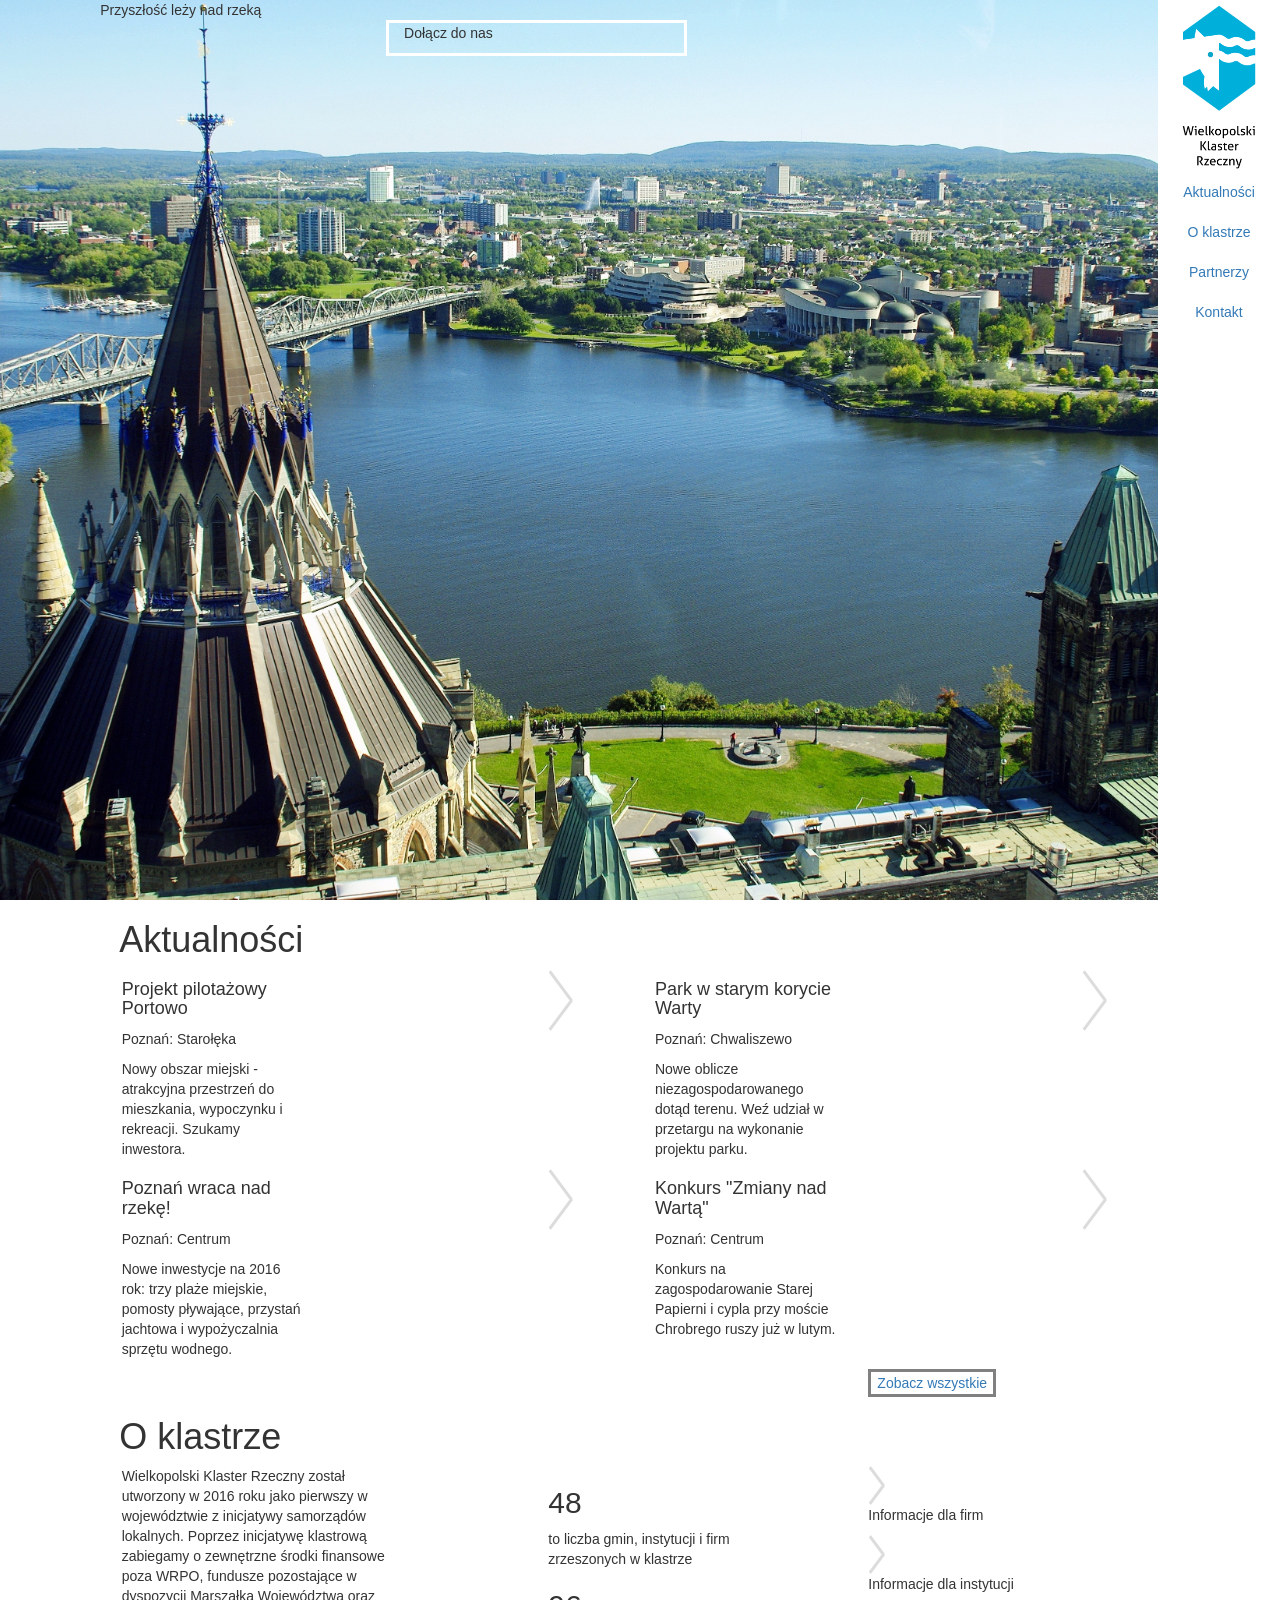
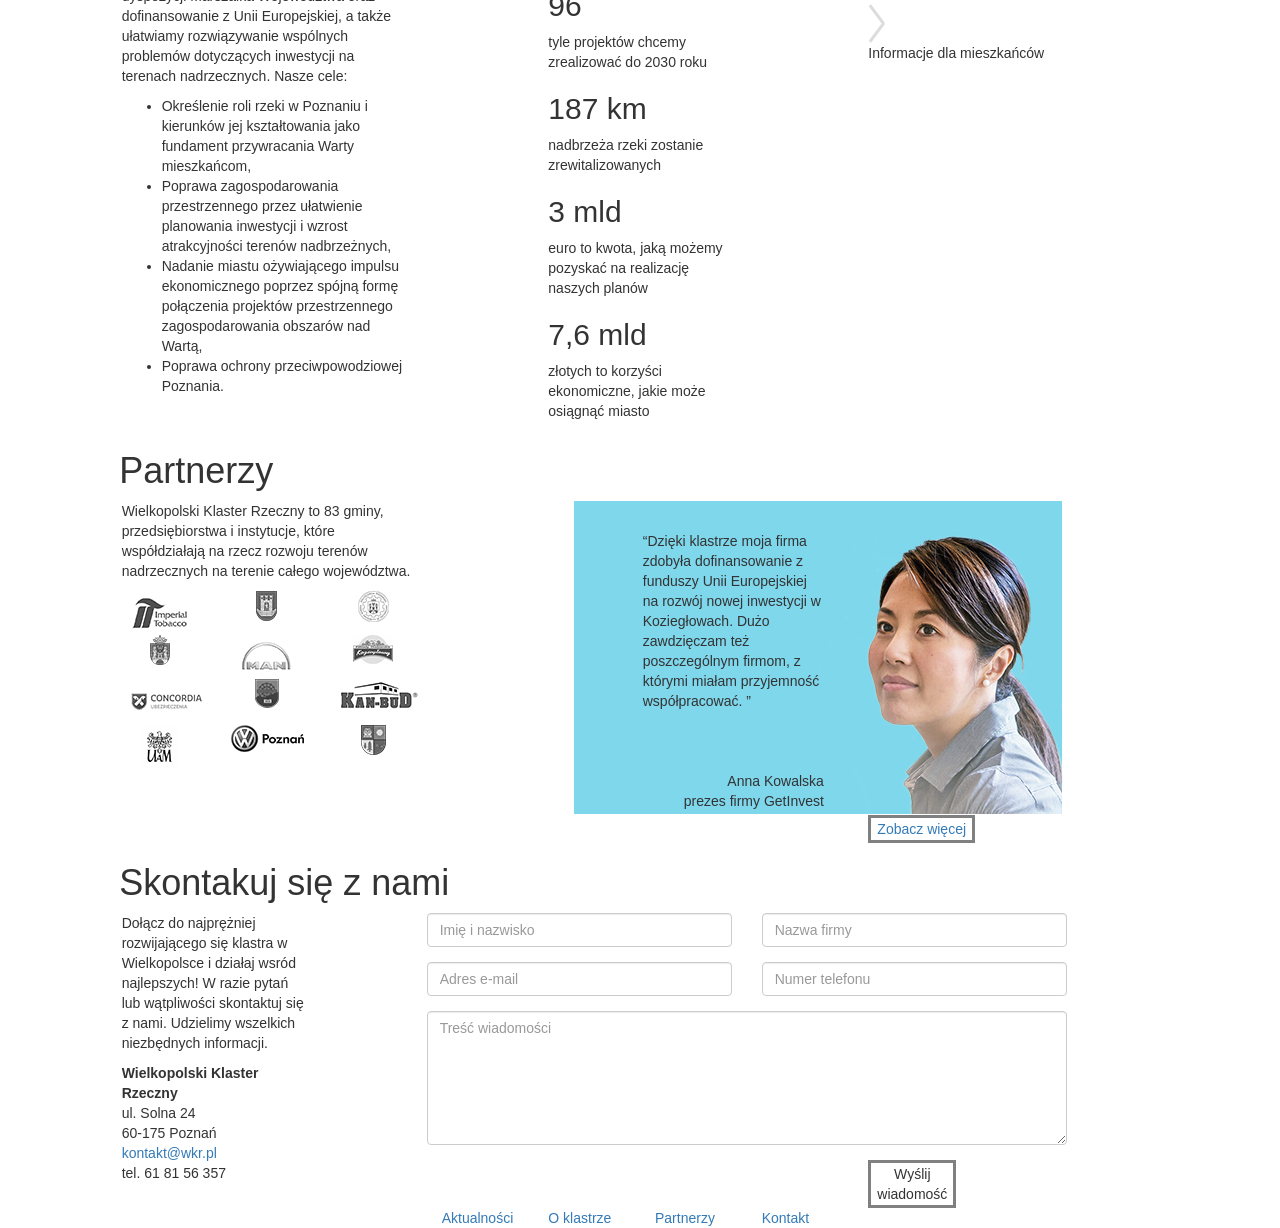
==== index.html @ 49917770 "zajęcia" ====
<!DOCTYPE html>
<html lang="en">

<head>
    <meta charset="utf-8">
    <meta name="viewport" content="width=device-width, initial-scale=1">
    <!-- The above 3 meta tags *must* come first in the head; any other head content must come *after* these tags -->
    <title>Wielkopolski Klaster Rzeczny</title>

    <!-- Latest compiled and minified CSS -->
    <link rel="stylesheet" href="https://maxcdn.bootstrapcdn.com/bootstrap/3.3.6/css/bootstrap.min.css" integrity="sha384-1q8mTJOASx8j1Au+a5WDVnPi2lkFfwwEAa8hDDdjZlpLegxhjVME1fgjWPGmkzs7" crossorigin="anonymous">

    <link rel="stylesheet" href="style.css">
    <script src="https://ajax.googleapis.com/ajax/libs/jquery/1.11.3/jquery.min.js"></script>

    <!-- Latest compiled and minified JavaScript -->
    <script src="https://maxcdn.bootstrapcdn.com/bootstrap/3.3.6/js/bootstrap.min.js" integrity="sha384-0mSbJDEHialfmuBBQP6A4Qrprq5OVfW37PRR3j5ELqxss1yVqOtnepnHVP9aJ7xS" crossorigin="anonymous"></script>



</head>

<body>

    <nav class="navbar navbar-default visible-xs-block">
        <div class="container-fluid">
            <!-- Brand and toggle get grouped for better mobile display -->
            <div class="navbar-header">
                <!-- to jest ten hamburger -->
                <button type="button" class="navbar-toggle collapsed" data-toggle="collapse" data-target="#bs-example-navbar-collapse-1" aria-expanded="false">
                    <span class="sr-only">Toggle navigation</span>
                    <span class="icon-bar"></span>
                    <span class="icon-bar"></span>
                    <span class="icon-bar"></span>
                </button>
                <!-- ^^ to jest ten hamburger ^^ -->
                <a class="navbar-brand" href="#"><img src="images/logo_mobile.png" />
                </a>
            </div>

            <!-- Collect the nav links, forms, and other content for toggling -->
            <div class="collapse navbar-collapse" id="bs-example-navbar-collapse-1">
                <ul class="nav navbar-nav">
                    <li><a href="page2.html">Aktualności</a>
                    </li>
                    <li><a href="page2.html">O klastrze</a>
                    </li>
                    <li><a href="page2.html">Partnerzy</a>
                    </li>
                    <li><a href="page2.html">Kontakt</a>
                    </li>
                </ul>

            </div>
            <!-- /.navbar-collapse -->
        </div>
        <!-- /.container-fluid -->
    </nav>
    <nav>
        <div class="sidebar hidden-xs">
            <img src="images/logo.png" />
            <ul class="nav">
                <li><a href="page2.html">Aktualności</a>
                </li>
                <li><a href="page2.html">O klastrze</a>
                </li>
                <li><a href="page2.html">Partnerzy</a>
                </li>
                <li><a href="page2.html">Kontakt</a>
                </li>

            </ul>
        </div>
    </nav>



    <div class="container-fluid">
        <div class="row">
            <div class="glowna col-xs-12 col-sm-11 fullsize">

                <div class="row">
                    <div class="col-xs-4 col-xs-offset-1">
                        <header>Przyszłość leży nad rzeką</header>
                    </div>
                </div>
                <div class="row">
                    <div class="calltoaction col-xs-3 col-xs-offset-4">
                        <p>Dołącz do nas</p>
                    </div>
                </div>

            </div>
        </div>


        <h1 class="col-xs-offset-1">Aktualności</h1>

        <div class="row">
            <div class="col-xs-offset-1 col-xs-2">
                <h4>Projekt pilotażowy 
Portowo</h4>
                <p>
                    Poznań: Starołęka</p>
                <p> Nowy obszar miejski - atrakcyjna przestrzeń do mieszkania, wypoczynku i rekreacji. Szukamy inwestora.</p>
            </div>
            <div class="col-xs-2 img1">
            </div>
            <div class="col-xs-1"><img src="images/img_08.png" />
            </div>
            <div class="col-xs-2">
                <h4>
Park w starym korycie Warty</h4>
                <p>
                    Poznań: Chwaliszewo</p>
                <p> Nowe oblicze niezagospodarowanego dotąd terenu. Weź udział w przetargu na wykonanie projektu parku.</p>
            </div>
            <div class="col-xs-2 img2">
            </div>
            <div class="col-xs-1"><img src="images/img_08.png" />
            </div>
        </div>
        <div class="row">
            <div class="col-xs-offset-1 col-xs-2">
                <h4>Poznań wraca nad rzekę!</h4>
                <p>
                    Poznań: Centrum</p>
                <p>Nowe inwestycje na 2016 rok: trzy plaże miejskie, pomosty pływające, przystań jachtowa i wypożyczalnia sprzętu wodnego.</p>
            </div>
            <div class="col-xs-2 img4">
            </div>
            <div class="col-xs-1"><img src="images/img_08.png" />
            </div>
            <div class="col-xs-2">
                <h4>Konkurs "Zmiany nad Wartą"</h4>
                <p>
                    Poznań: Centrum</p>
                <p>Konkurs na zagospodarowanie Starej Papierni i cypla przy moście Chrobrego ruszy już w lutym.</p>
            </div>
            <div class="col-xs-2 img3">
            </div>
            <div class="col-xs-1"><img src="images/img_08.png" />
            </div>
        </div>
        <div class="row">
            <div class="col-xs-offset-8 col-xs-2">
                <button><a href="">Zobacz wszystkie</a>
                </button>
            </div>
        </div>

        <h1 class="col-xs-offset-1">O klastrze</h1>
        <div class="row">
            <div class="col-xs-offset-1 col-xs-3">
                <p>Wielkopolski Klaster Rzeczny został utworzony w 2016 roku jako pierwszy w województwie z inicjatywy samorządów lokalnych. Poprzez inicjatywę klastrową zabiegamy o zewnętrzne środki finansowe poza WRPO, fundusze pozostające w dyspozycji Marszałka Województwa oraz dofinansowanie z Unii Europejskiej, a także ułatwiamy rozwiązywanie wspólnych problemów dotyczących inwestycji na terenach nadrzecznych. Nasze cele:
                    <ul>
                        <li>Określenie roli rzeki w Poznaniu i kierunków jej kształtowania jako fundament przywracania Warty mieszkańcom,</li>
                        <li>Poprawa zagospodarowania przestrzennego przez ułatwienie planowania inwestycji i wzrost atrakcyjności terenów nadbrzeżnych,</li>
                        <li>Nadanie miastu ożywiającego impulsu ekonomicznego poprzez spójną formę połączenia projektów przestrzennego zagospodarowania obszarów nad Wartą,</li>
                        <li>Poprawa ochrony przeciwpowodziowej Poznania.</li>
                    </ul>
                </p>
            </div>
            <div class="col-xs-offset-1 col-xs-2">
                <h2>48</h2>
                <p>to liczba gmin, instytucji i firm zrzeszonych w klastrze</p>
                <h2>96</h2>
                <p>tyle projektów chcemy zrealizować do 2030 roku</p>
                <h2>187 km</h2>
                <p>nadbrzeża rzeki zostanie zrewitalizowanych</p>
                <h2>3 mld</h2>
                <p>euro to kwota, jaką możemy pozyskać na realizację naszych planów</p>
                <h2>7,6 mld</h2>
                <p>złotych to korzyści ekonomiczne, jakie może osiągnąć miasto</p>
            </div>

            <div class="col-xs-offset-1 col-xs-2">
                <img src="images/strzalka_mala.png">
                <p>Informacje dla firm</p>
                <img src="images/strzalka_mala.png">
                <p>Informacje dla instytucji</p>
                <img src="images/strzalka_mala.png">
                <p>Informacje dla mieszkańców</p>
            </div>
        </div>

        <h1 class="col-xs-offset-1">Partnerzy</h1>
        <div class="row">
            <div class="col-xs-offset-1 col-xs-3">
                <p>Wielkopolski Klaster Rzeczny to 83 gminy, przedsiębiorstwa i instytucje, które współdziałają na rzecz rozwoju terenów nadrzecznych na terenie całego województwa.</p>
                <div class="row">
                    <div class="col-xs-4 loga"><img src="images/logo/img%20(10).png" />
                    </div>
                    <div class="col-xs-4 loga"><img src="images/logo/img%20(12).png" />
                    </div>
                    <div class="col-xs-4 loga"><img src="images/logo/img%20(11).png" />
                    </div>
                </div>
                <div class="row">
                    <div class="col-xs-4 loga"><img src="images/logo/img%20(2).png" />
                    </div>
                    <div class="col-xs-4 loga"><img src="images/logo/img%20(6).png" />
                    </div>
                    <div class="col-xs-4 loga"><img src="images/logo/img%20(1).png" />
                    </div>
                </div>
                <div class="row">
                    <div class="col-xs-4 loga"><img src="images/logo/img%20(5).png" />
                    </div>
                    <div class="col-xs-4 loga"><img src="images/logo/img%20(4).png" />
                    </div>
                    <div class="col-xs-4 loga"><img src="images/logo/img%20(7).png" />
                    </div>
                </div>
                <div class="row">
                    <div class="col-xs-4 loga"><img src="images/logo/img%20(8).png" />
                    </div>
                    <div class="col-xs-4 loga"><img src="images/logo/img%20(9).png" />
                    </div>
                    <div class="col-xs-4 loga"><img src="images/logo/img%20(3).png" />
                    </div>
                </div>
            </div>
            <div class="col-xs-offset-1 col-xs-5 person">
                <div class="row">
                    <div class="col-xs-offset-1 col-xs-7">
                        <p>“Dzięki klastrze moja firma zdobyła dofinansowanie z funduszy Unii Europejskiej na rozwój nowej inwestycji w Koziegłowach. Dużo zawdzięczam też poszczególnym firmom, z którymi miałam przyjemność współpracować. ”</p>
                        <p class="text-right">
                            <br>Anna Kowalska
                            <br> prezes firmy GetInvest</p>
                    </div>
                </div>
            </div>
        </div>
        <div class="row">
            <div class="col-xs-offset-8 col-xs-2">
                <button><a href="">Zobacz więcej</a>
                </button>
            </div>
        </div>

        <h1 class="col-xs-offset-1">Skontakuj się z nami</h1>
        <div class="row">
            <div class="col-xs-offset-1 col-xs-2">
                <p>Dołącz do najprężniej rozwijającego się klastra w Wielkopolsce i działaj wsród najlepszych! W razie pytań lub wątpliwości skontaktuj się z nami. Udzielimy wszelkich niezbędnych informacji.</p>
                <p><strong>Wielkopolski Klaster Rzeczny</strong>
                    <br> ul. Solna 24
                    <br>60-175 Poznań
                    <br><a href="mailto:kontakt@wkr.pl">kontakt@wkr.pl</a>
                    <br>tel. 61 81 56 357</p>
            </div>
            <div class="col-xs-offset-1 col-xs-6">
                <div class="row">
                    <form>
                        <div class="row">
                            <div class="form-group col-xs-6">
                                <input type="text" class="form-control" id="exampleInputEmail1" placeholder="Imię i nazwisko">
                            </div>
                            <div class="form-group col-xs-6">
                                <input type="text" class="form-control" id="exampleInputPassword1" placeholder="Nazwa firmy">
                            </div>
                        </div>
                        <div class="row">
                            <div class="form-group col-xs-6">
                                <input type="email" class="form-control" id="exampleInputEmail1" placeholder="Adres e-mail">
                            </div>
                            <div class="form-group col-xs-6">
                                <input type="text" class="form-control" id="exampleInputPassword1" placeholder="Numer telefonu">
                            </div>
                        </div>
                        <div class="row">
                            <div class="form-group col-xs-12">
                                <textarea class="form-control" rows="6" placeholder="Treść wiadomości"></textarea>
                            </div>
                        </div>
                        <div class="row col-xs-offset-8 col-xs-2">
                            <button type="submit">Wyślij wiadomość</button>
                        </div>
                    </form>
                </div>

            </div>

        </div>
    </div>

    <footer>
        <a href="page2.html" class="col-xs-offset-4 col-xs-1">Aktualności</a>

        <a href="page2.html" class="col-xs-1">O klastrze</a>

        <a href="page2.html" class="col-xs-1">Partnerzy</a>

        <a href="page2.html" class="col-xs-1">Kontakt</a>

        </ul>

    </footer>




    </div>
    <script src="skrypt.js"></script>


</body>

</html>
---- style.css ----
.tresc-wiadomosci {
    height: 191px;
}

button {
    background-color: transparent;
    border: 3px solid gray;
}

div.navbar-header {
    height: 96px;
}

.navbar-default {
    background-color: white;
    border: 0px;
}

.navbar-toggle {
    margin-top: 10px;
    margin-left: 20px;
    margin-right: 52px;
    border: 0px;
}

.navbar-brand > img {
    margin-top: -5px;
}

.sidebar {
    position: fixed;
    right: 0px;
    width: 122px;
    height: 100%;
    text-align: center;
    background-color: white;
}

.sidebar > img {
    width: 81px;
    height: 172px;
}

.glowna {
    position: static;
    padding: 0;
    background: antiquewhite url("images/canada-893534.jpg") no-repeat center;
    background-size: cover;
}

.img1 {
    background: white url("images/img1.PNG") no-repeat center;
    height: 183px;
}

.img2 {
    background: white url("images/img2.PNG") no-repeat center;
    height: 183px;
}

.img3 {
    background: white url("images/img3.PNG") no-repeat center;
    height: 183px;
}

.img4 {
    background: white url("images/img4.PNG") no-repeat center;
    height: 183px;
}

.calltoaction {
    border: 3px solid white;
}

.navbar-nav {
    text-align: center;
}

.ma-efekt {
    transition: all 500ms ease;
    background: green;
    height: 20px;
    width: 45px;
}

.ma-efekt.powieksz {
    width: 200px;
    height: 300px;
}

.loga {
    text-align: center;
}

.person {
    background: white url("images/person.png") no-repeat center;
    height: 314px;
}

.person p {
    padding-left: 50px;
    padding-right: 50px;
    padding-top: 30px;
}
/*to jest przykłąd, ale nie używajcie hover ;)
.ma-efekt:hover {
    height: 200px;
}
*/

@media (orientation: landscape) {
    /*poziomo trzymane urządzenie*/
}

@media (max-width: 800px) {
    .ukryte-ponizej-800 {
        display: none;
    }
}

@media (orientation: landscape) and (min-width: 800px) {
    /*poziome i szersze niż 800*/
}
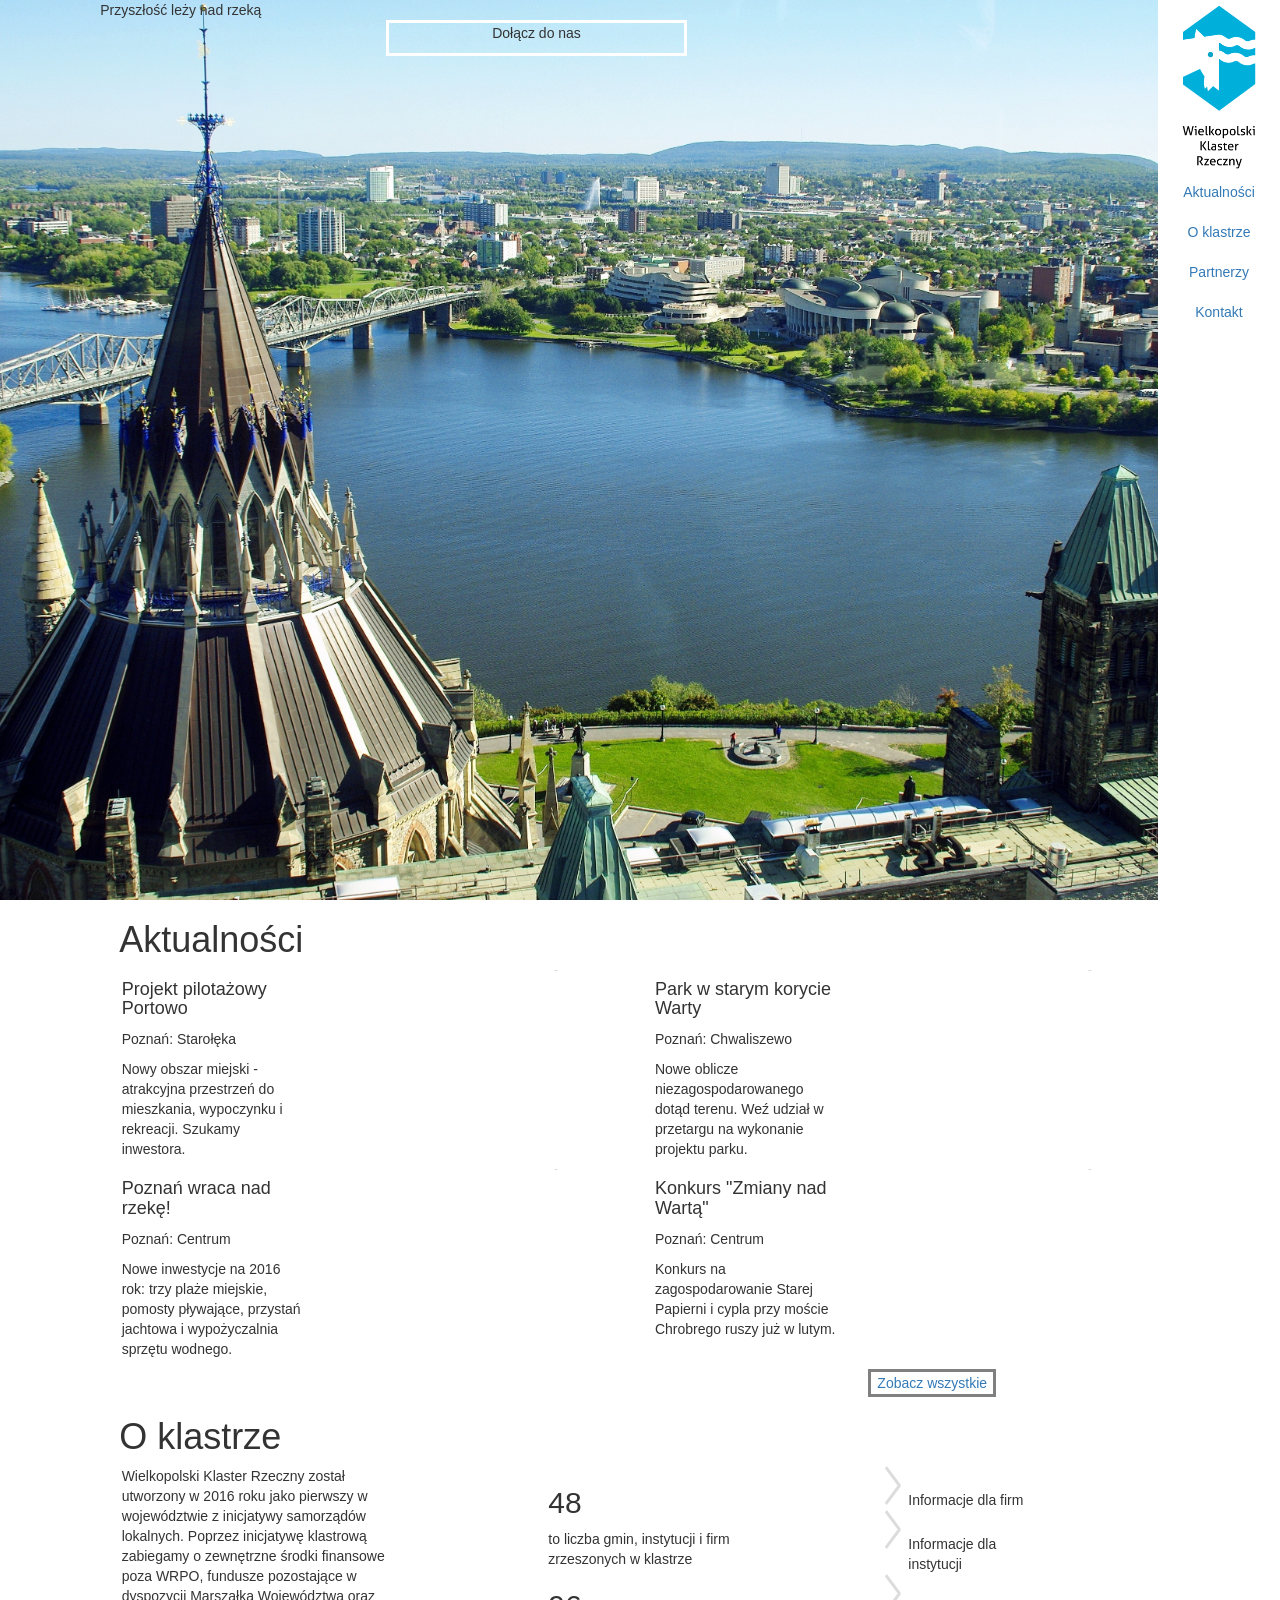
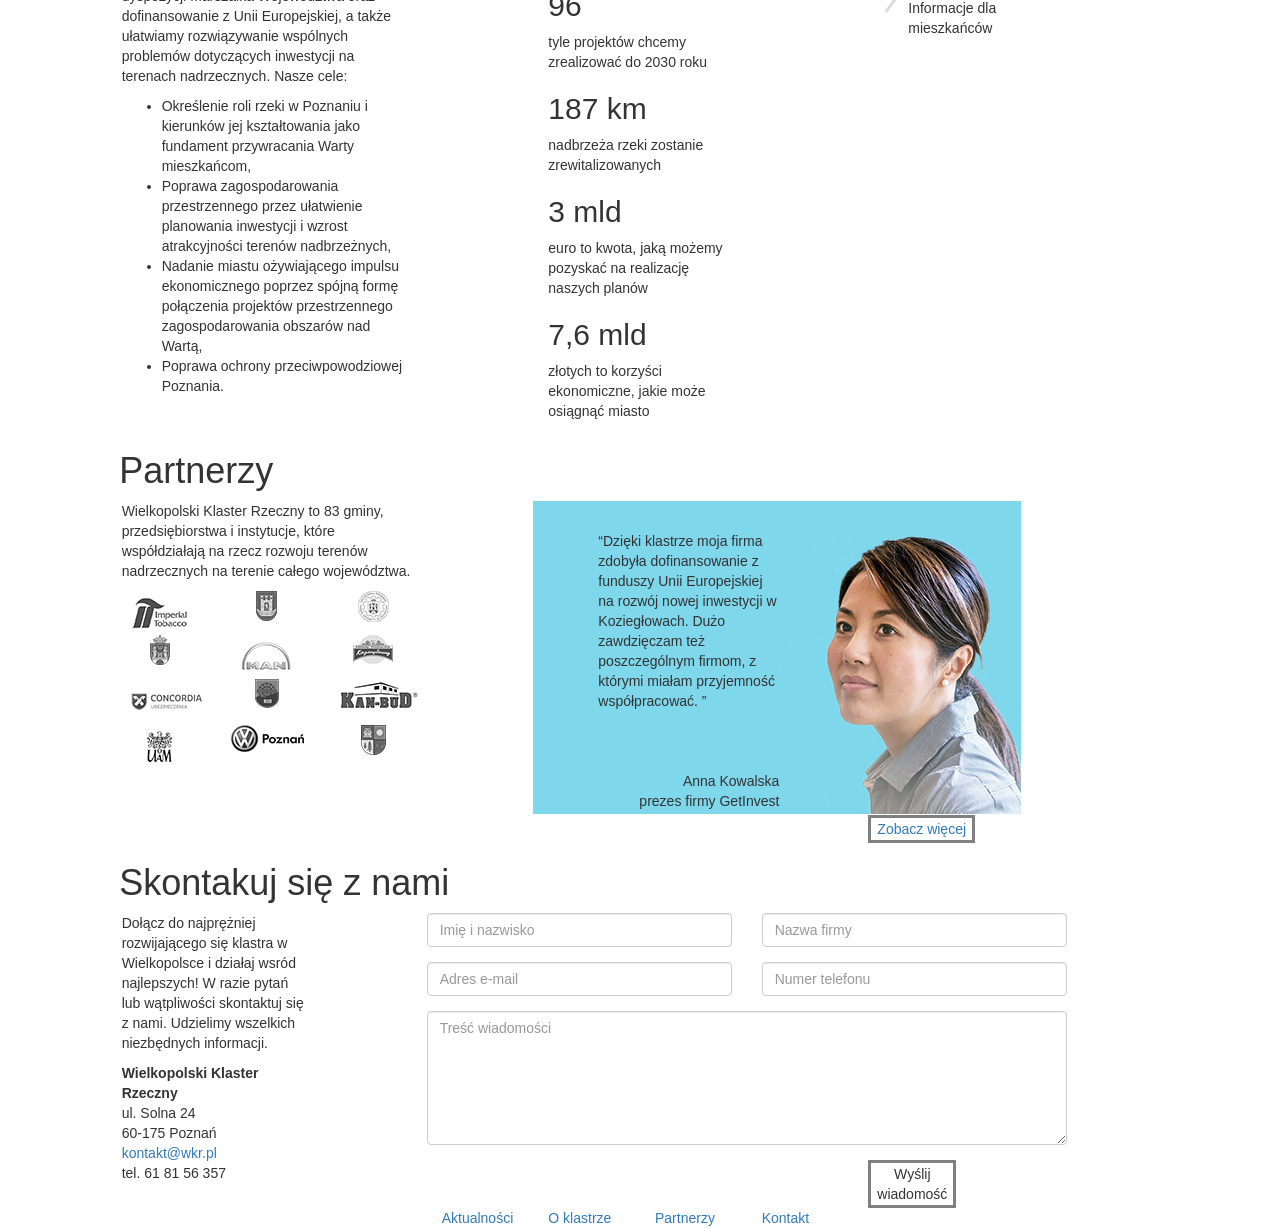
==== commit e8265642: "zajęcia" ====
--- a/index.html
+++ b/index.html
@@ -106,7 +106,7 @@
             </div>
             <div class="col-xs-2 img1">
             </div>
-            <div class="col-xs-1"><img src="images/img_08.png" />
+            <div class="col-xs-1 strzalka">
             </div>
             <div class="col-xs-2">
                 <h4>
@@ -117,7 +117,7 @@
             </div>
             <div class="col-xs-2 img2">
             </div>
-            <div class="col-xs-1"><img src="images/img_08.png" />
+            <div class="col-xs-1 strzalka">
             </div>
         </div>
         <div class="row">
@@ -129,7 +129,7 @@
             </div>
             <div class="col-xs-2 img4">
             </div>
-            <div class="col-xs-1"><img src="images/img_08.png" />
+            <div class="col-xs-1 strzalka">
             </div>
             <div class="col-xs-2">
                 <h4>Konkurs "Zmiany nad Wartą"</h4>
@@ -139,7 +139,7 @@
             </div>
             <div class="col-xs-2 img3">
             </div>
-            <div class="col-xs-1"><img src="images/img_08.png" />
+            <div class="col-xs-1 strzalka">
             </div>
         </div>
         <div class="row">
@@ -174,19 +174,20 @@
                 <p>złotych to korzyści ekonomiczne, jakie może osiągnąć miasto</p>
             </div>
 
-            <div class="col-xs-offset-1 col-xs-2">
-                <img src="images/strzalka_mala.png">
-                <p>Informacje dla firm</p>
-                <img src="images/strzalka_mala.png">
-                <p>Informacje dla instytucji</p>
-                <img src="images/strzalka_mala.png">
-                <p>Informacje dla mieszkańców</p>
+            <div class="oklastrze col-sm-offset-4 col-sm-2 col-md-offset-1 col-md-2">
+                <ul>
+                    <li>Informacje dla firm</li>
+
+                    <li>Informacje dla instytucji</li>
+
+                    <li>Informacje dla mieszkańców</li>
+                </ul>
             </div>
         </div>
 
         <h1 class="col-xs-offset-1">Partnerzy</h1>
         <div class="row">
-            <div class="col-xs-offset-1 col-xs-3">
+            <div class="col-sm-offset-1 col-md-3 col-sm-3 col-xs-12">
                 <p>Wielkopolski Klaster Rzeczny to 83 gminy, przedsiębiorstwa i instytucje, które współdziałają na rzecz rozwoju terenów nadrzecznych na terenie całego województwa.</p>
                 <div class="row">
                     <div class="col-xs-4 loga"><img src="images/logo/img%20(10).png" />
@@ -221,9 +222,9 @@
                     </div>
                 </div>
             </div>
-            <div class="col-xs-offset-1 col-xs-5 person">
-                <div class="row">
-                    <div class="col-xs-offset-1 col-xs-7">
+            <div class="hidden-xs col-sm-offset-1 col-md-5 col-sm-12 person">
+                <div class="row">
+                    <div class="col-lg-7 col-md-9 col-sm-5">
                         <p>“Dzięki klastrze moja firma zdobyła dofinansowanie z funduszy Unii Europejskiej na rozwój nowej inwestycji w Koziegłowach. Dużo zawdzięczam też poszczególnym firmom, z którymi miałam przyjemność współpracować. ”</p>
                         <p class="text-right">
                             <br>Anna Kowalska
@@ -285,7 +286,7 @@
     </div>
 
     <footer>
-        <a href="page2.html" class="col-xs-offset-4 col-xs-1">Aktualności</a>
+        <a href="page2.html" class="col-xs-offset-4 col-md-1">Aktualności</a>
 
         <a href="page2.html" class="col-xs-1">O klastrze</a>
 
--- a/style.css
+++ b/style.css
@@ -70,6 +70,7 @@
 
 .calltoaction {
     border: 3px solid white;
+    text-align: center;
 }
 
 .navbar-nav {
@@ -93,7 +94,7 @@
 }
 
 .person {
-    background: white url("images/person.png") no-repeat center;
+    background: white url("images/person.png") no-repeat left center;
     height: 314px;
 }
 
@@ -101,6 +102,10 @@
     padding-left: 50px;
     padding-right: 50px;
     padding-top: 30px;
+}
+
+.oklastrze {
+    list-style-image: url("images/strzalka_mala.png");
 }
 /*to jest przykłąd, ale nie używajcie hover ;)
 .ma-efekt:hover {
@@ -120,4 +125,8 @@
 
 @media (orientation: landscape) and (min-width: 800px) {
     /*poziome i szersze niż 800*/
+}
+
+.strzalka {
+    background: url(images/img_08.png) no-repeat left center;
 }
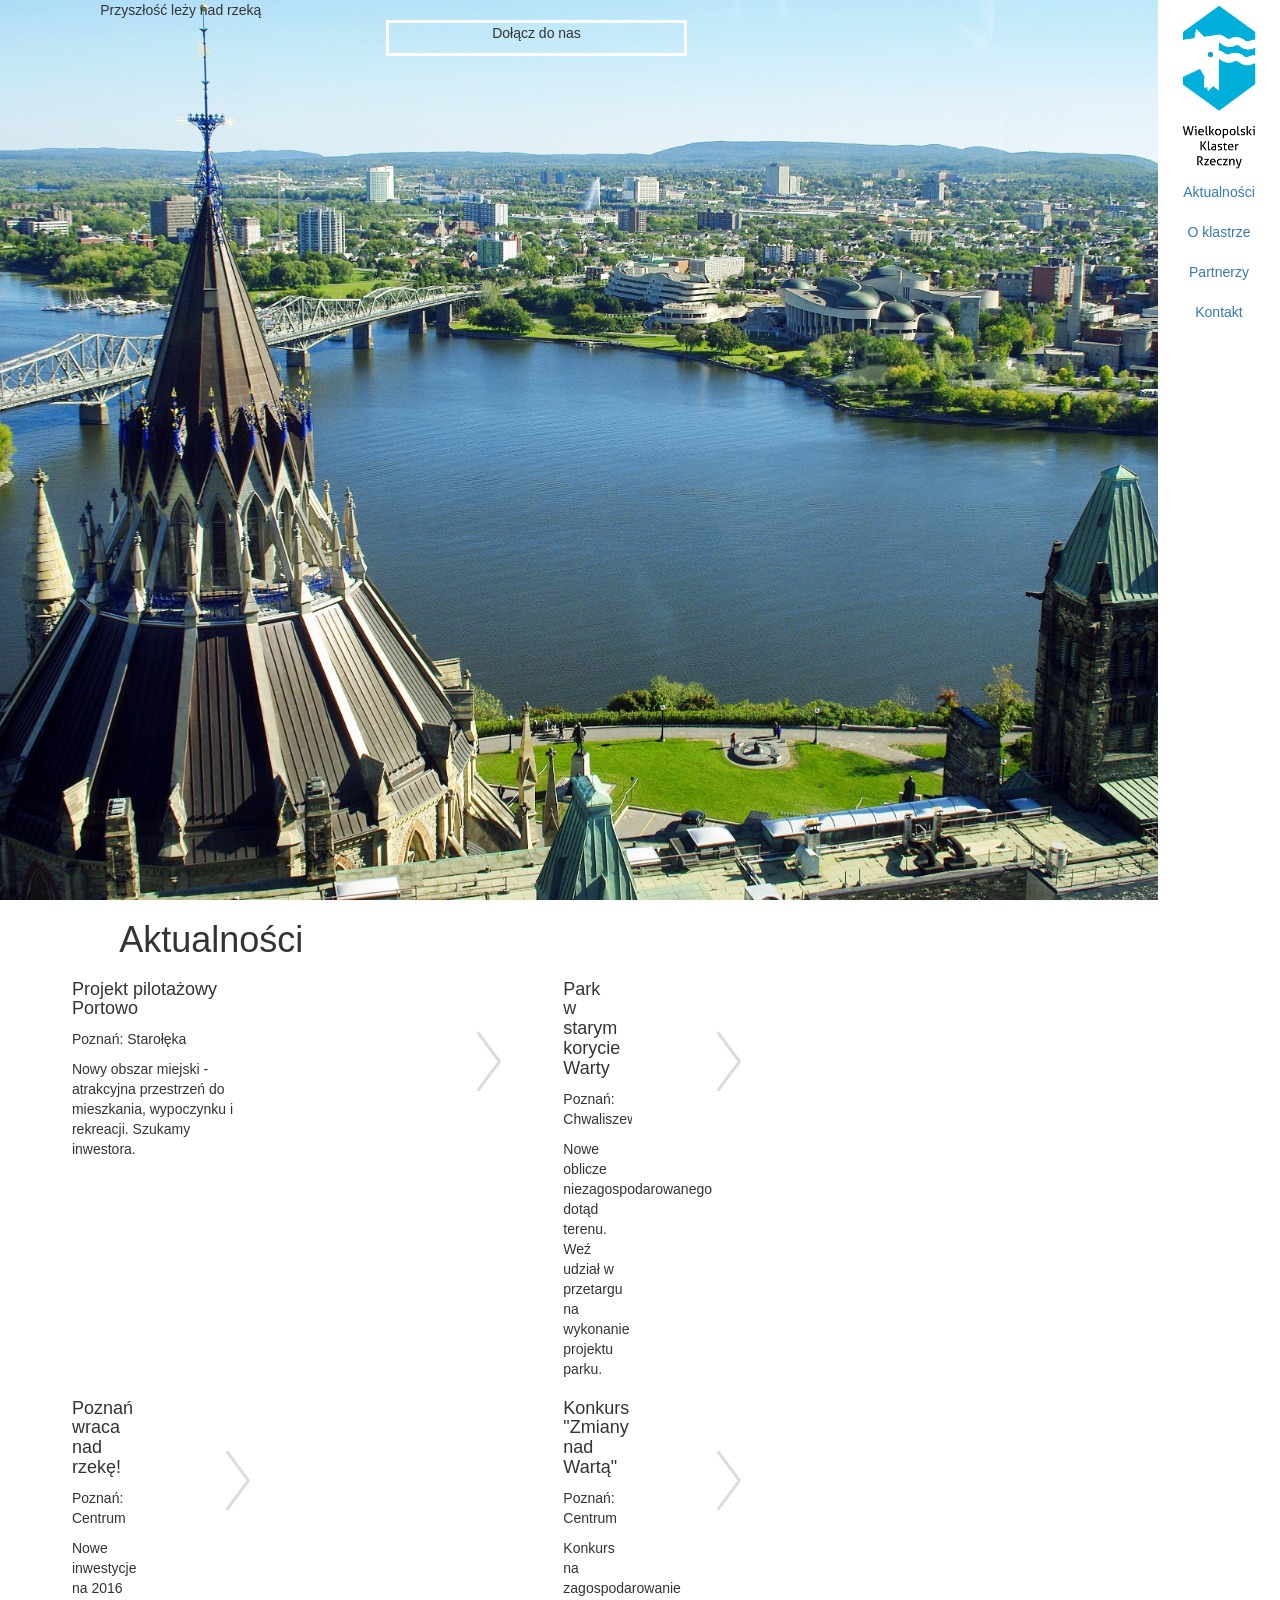
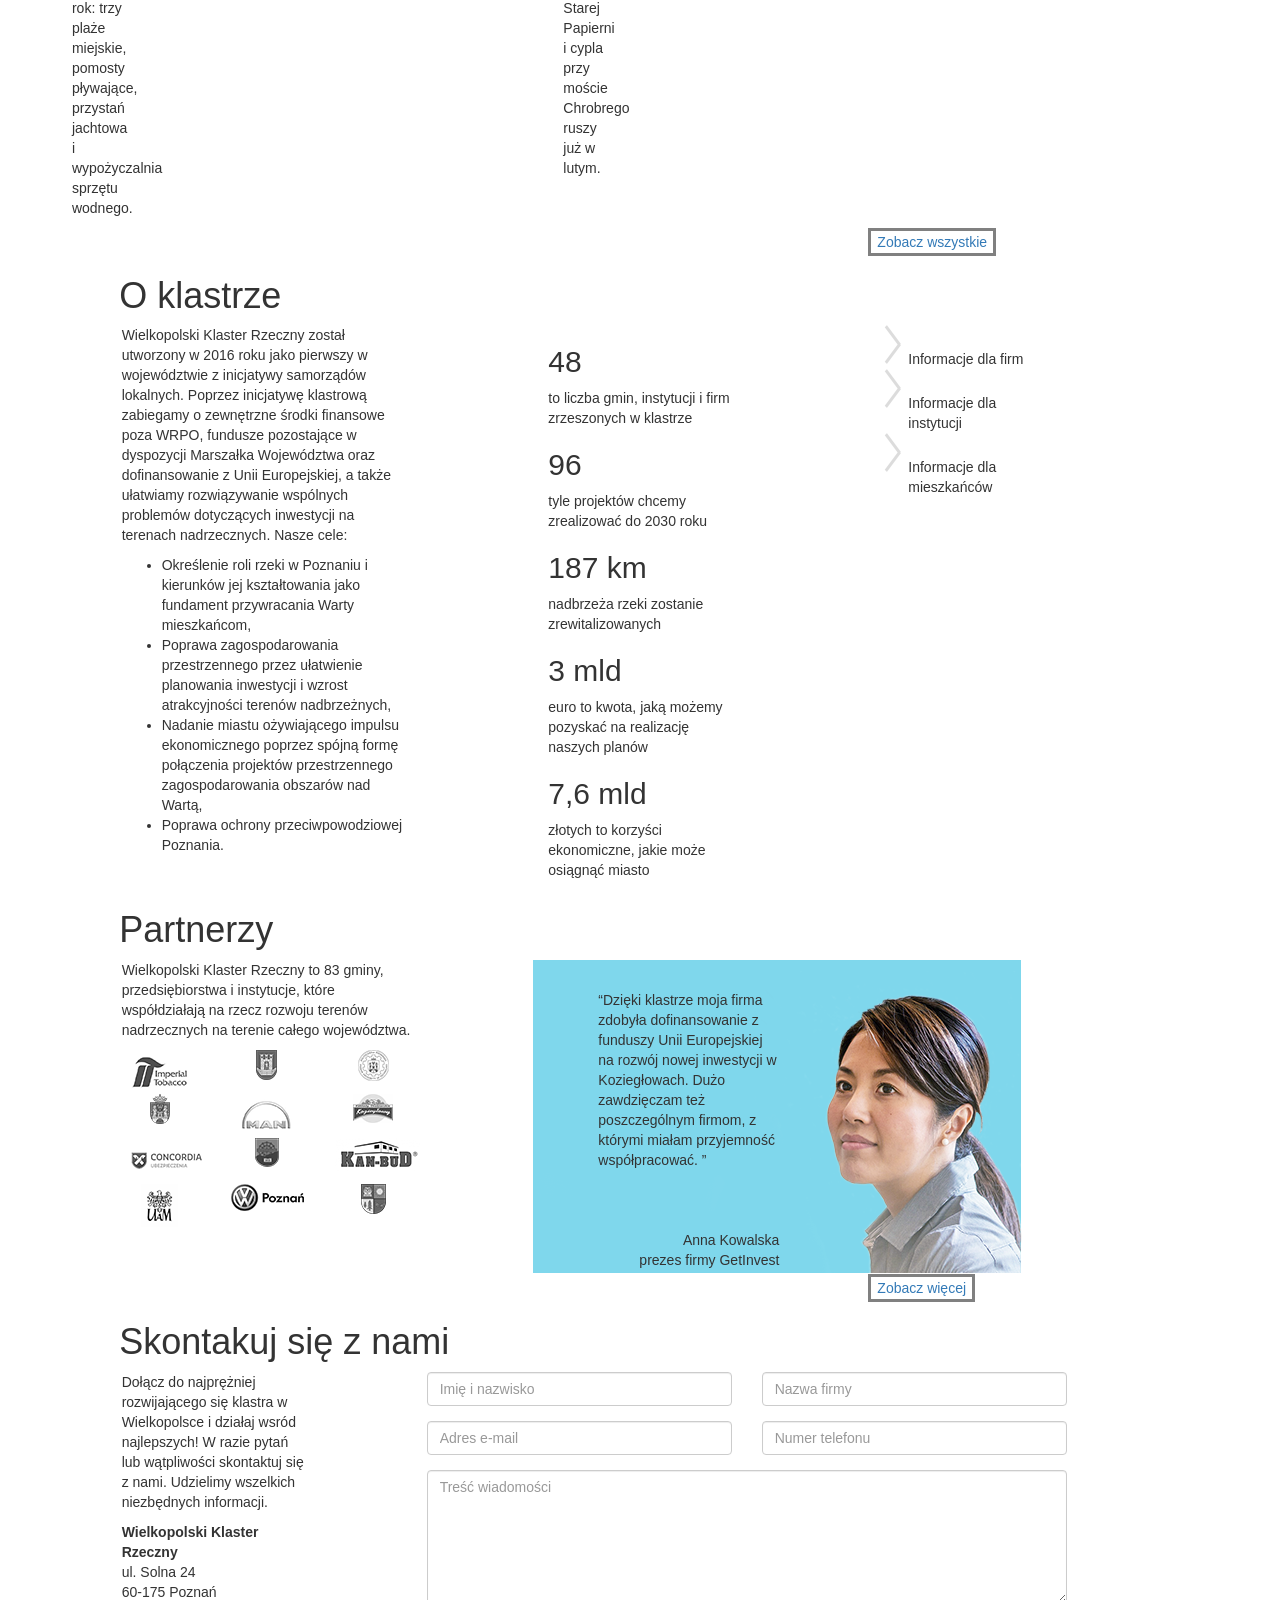
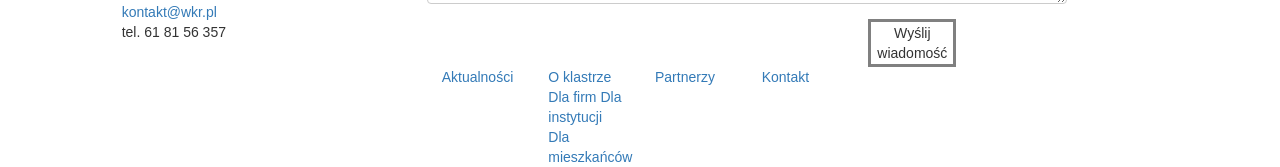
==== commit a2ef6b7e: "zajęcia" ====
--- a/index.html
+++ b/index.html
@@ -11,12 +11,9 @@
     <link rel="stylesheet" href="https://maxcdn.bootstrapcdn.com/bootstrap/3.3.6/css/bootstrap.min.css" integrity="sha384-1q8mTJOASx8j1Au+a5WDVnPi2lkFfwwEAa8hDDdjZlpLegxhjVME1fgjWPGmkzs7" crossorigin="anonymous">
 
     <link rel="stylesheet" href="style.css">
+
+
     <script src="https://ajax.googleapis.com/ajax/libs/jquery/1.11.3/jquery.min.js"></script>
-
-    <!-- Latest compiled and minified JavaScript -->
-    <script src="https://maxcdn.bootstrapcdn.com/bootstrap/3.3.6/js/bootstrap.min.js" integrity="sha384-0mSbJDEHialfmuBBQP6A4Qrprq5OVfW37PRR3j5ELqxss1yVqOtnepnHVP9aJ7xS" crossorigin="anonymous"></script>
-
-
 
 </head>
 
@@ -44,6 +41,11 @@
                     <li><a href="page2.html">Aktualności</a>
                     </li>
                     <li><a href="page2.html">O klastrze</a>
+                        <div class="submenu">
+                            <a href="/page2.html">Dla firm</a>
+                            <a href="/page2.html">Dla instytucji</a>
+                            <a href="/page2.html">Dla mieszkańców</a>
+                        </div>
                     </li>
                     <li><a href="page2.html">Partnerzy</a>
                     </li>
@@ -63,6 +65,11 @@
                 <li><a href="page2.html">Aktualności</a>
                 </li>
                 <li><a href="page2.html">O klastrze</a>
+                    <div class="submenu">
+                        <a href="/page2.html">Dla firm</a>
+                        <a href="/page2.html">Dla instytucji</a>
+                        <a href="/page2.html">Dla mieszkańców</a>
+                    </div>
                 </li>
                 <li><a href="page2.html">Partnerzy</a>
                 </li>
@@ -97,49 +104,57 @@
         <h1 class="col-xs-offset-1">Aktualności</h1>
 
         <div class="row">
-            <div class="col-xs-offset-1 col-xs-2">
-                <h4>Projekt pilotażowy 
+            <div class="col-xs-5">
+                <div class="col-xs-offset-1 col-xs-5">
+                    <h4>Projekt pilotażowy 
 Portowo</h4>
-                <p>
-                    Poznań: Starołęka</p>
-                <p> Nowy obszar miejski - atrakcyjna przestrzeń do mieszkania, wypoczynku i rekreacji. Szukamy inwestora.</p>
-            </div>
-            <div class="col-xs-2 img1">
-            </div>
-            <div class="col-xs-1 strzalka">
-            </div>
-            <div class="col-xs-2">
-                <h4>
+                    <p>
+                        Poznań: Starołęka</p>
+                    <p> Nowy obszar miejski - atrakcyjna przestrzeń do mieszkania, wypoczynku i rekreacji. Szukamy inwestora.</p>
+                </div>
+                <div class=" col-xs-5 img1">
+                </div>
+                <div class="col-xs-1 strzalka">
+                </div>
+            </div>
+            <div class="col-xs-5">
+                <div class="col-md-2 col-sm-3">
+                    <h4>
 Park w starym korycie Warty</h4>
-                <p>
-                    Poznań: Chwaliszewo</p>
-                <p> Nowe oblicze niezagospodarowanego dotąd terenu. Weź udział w przetargu na wykonanie projektu parku.</p>
-            </div>
-            <div class="col-xs-2 img2">
-            </div>
-            <div class="col-xs-1 strzalka">
-            </div>
-        </div>
-        <div class="row">
-            <div class="col-xs-offset-1 col-xs-2">
-                <h4>Poznań wraca nad rzekę!</h4>
-                <p>
-                    Poznań: Centrum</p>
-                <p>Nowe inwestycje na 2016 rok: trzy plaże miejskie, pomosty pływające, przystań jachtowa i wypożyczalnia sprzętu wodnego.</p>
-            </div>
-            <div class="col-xs-2 img4">
-            </div>
-            <div class="col-xs-1 strzalka">
-            </div>
-            <div class="col-xs-2">
-                <h4>Konkurs "Zmiany nad Wartą"</h4>
-                <p>
-                    Poznań: Centrum</p>
-                <p>Konkurs na zagospodarowanie Starej Papierni i cypla przy moście Chrobrego ruszy już w lutym.</p>
-            </div>
-            <div class="col-xs-2 img3">
-            </div>
-            <div class="col-xs-1 strzalka">
+                    <p>
+                        Poznań: Chwaliszewo</p>
+                    <p> Nowe oblicze niezagospodarowanego dotąd terenu. Weź udział w przetargu na wykonanie projektu parku.</p>
+                </div>
+                <div class="col-xs-2 img2">
+                </div>
+                <div class="col-xs-1 strzalka">
+                </div>
+            </div>
+        </div>
+        <div class="row">
+            <div class="col-xs-5">
+                <div class="col-xs-offset-1  col-md-2 col-sm-3">
+                    <h4>Poznań wraca nad rzekę!</h4>
+                    <p>
+                        Poznań: Centrum</p>
+                    <p>Nowe inwestycje na 2016 rok: trzy plaże miejskie, pomosty pływające, przystań jachtowa i wypożyczalnia sprzętu wodnego.</p>
+                </div>
+                <div class="col-xs-2 img4">
+                </div>
+                <div class="col-xs-1 strzalka">
+                </div>
+            </div>
+            <div class="col-xs-5">
+                <div class="hidden-sm col-md-2">
+                    <h4>Konkurs "Zmiany nad Wartą"</h4>
+                    <p>
+                        Poznań: Centrum</p>
+                    <p>Konkurs na zagospodarowanie Starej Papierni i cypla przy moście Chrobrego ruszy już w lutym.</p>
+                </div>
+                <div class="hidden-sm col-xs-2 img3">
+                </div>
+                <div class="hidden-sm col-xs-1 strzalka">
+                </div>
             </div>
         </div>
         <div class="row">
@@ -287,9 +302,14 @@
 
     <footer>
         <a href="page2.html" class="col-xs-offset-4 col-md-1">Aktualności</a>
-
-        <a href="page2.html" class="col-xs-1">O klastrze</a>
-
+        <div class="col-xs-1">
+            <a href="page2.html">O klastrze</a>
+
+            <a href="/page2.html">Dla firm</a>
+            <a href="/page2.html">Dla instytucji</a>
+            <a href="/page2.html">Dla mieszkańców</a>
+
+        </div>
         <a href="page2.html" class="col-xs-1">Partnerzy</a>
 
         <a href="page2.html" class="col-xs-1">Kontakt</a>
@@ -305,6 +325,9 @@
     <script src="skrypt.js"></script>
 
 
+
+    <!-- Latest compiled and minified JavaScript -->
+    <script src="https://maxcdn.bootstrapcdn.com/bootstrap/3.3.6/js/bootstrap.min.js" integrity="sha384-0mSbJDEHialfmuBBQP6A4Qrprq5OVfW37PRR3j5ELqxss1yVqOtnepnHVP9aJ7xS" crossorigin="anonymous"></script>
 </body>
 
 </html>
--- a/style.css
+++ b/style.css
@@ -111,10 +111,10 @@
 .ma-efekt:hover {
     height: 200px;
 }
-*/
+
 
 @media (orientation: landscape) {
-    /*poziomo trzymane urządzenie*/
+    
 }
 
 @media (max-width: 800px) {
@@ -124,9 +124,19 @@
 }
 
 @media (orientation: landscape) and (min-width: 800px) {
-    /*poziome i szersze niż 800*/
+    
+}
+*/
+
+.strzalka {
+    background: url("images/img_08.png") no-repeat left center;
+    height: 183px;
 }
 
-.strzalka {
-    background: url(images/img_08.png) no-repeat left center;
+.submenu {
+    display: none;
+}
+
+li:hover>.submenu {
+    display: block;
 }
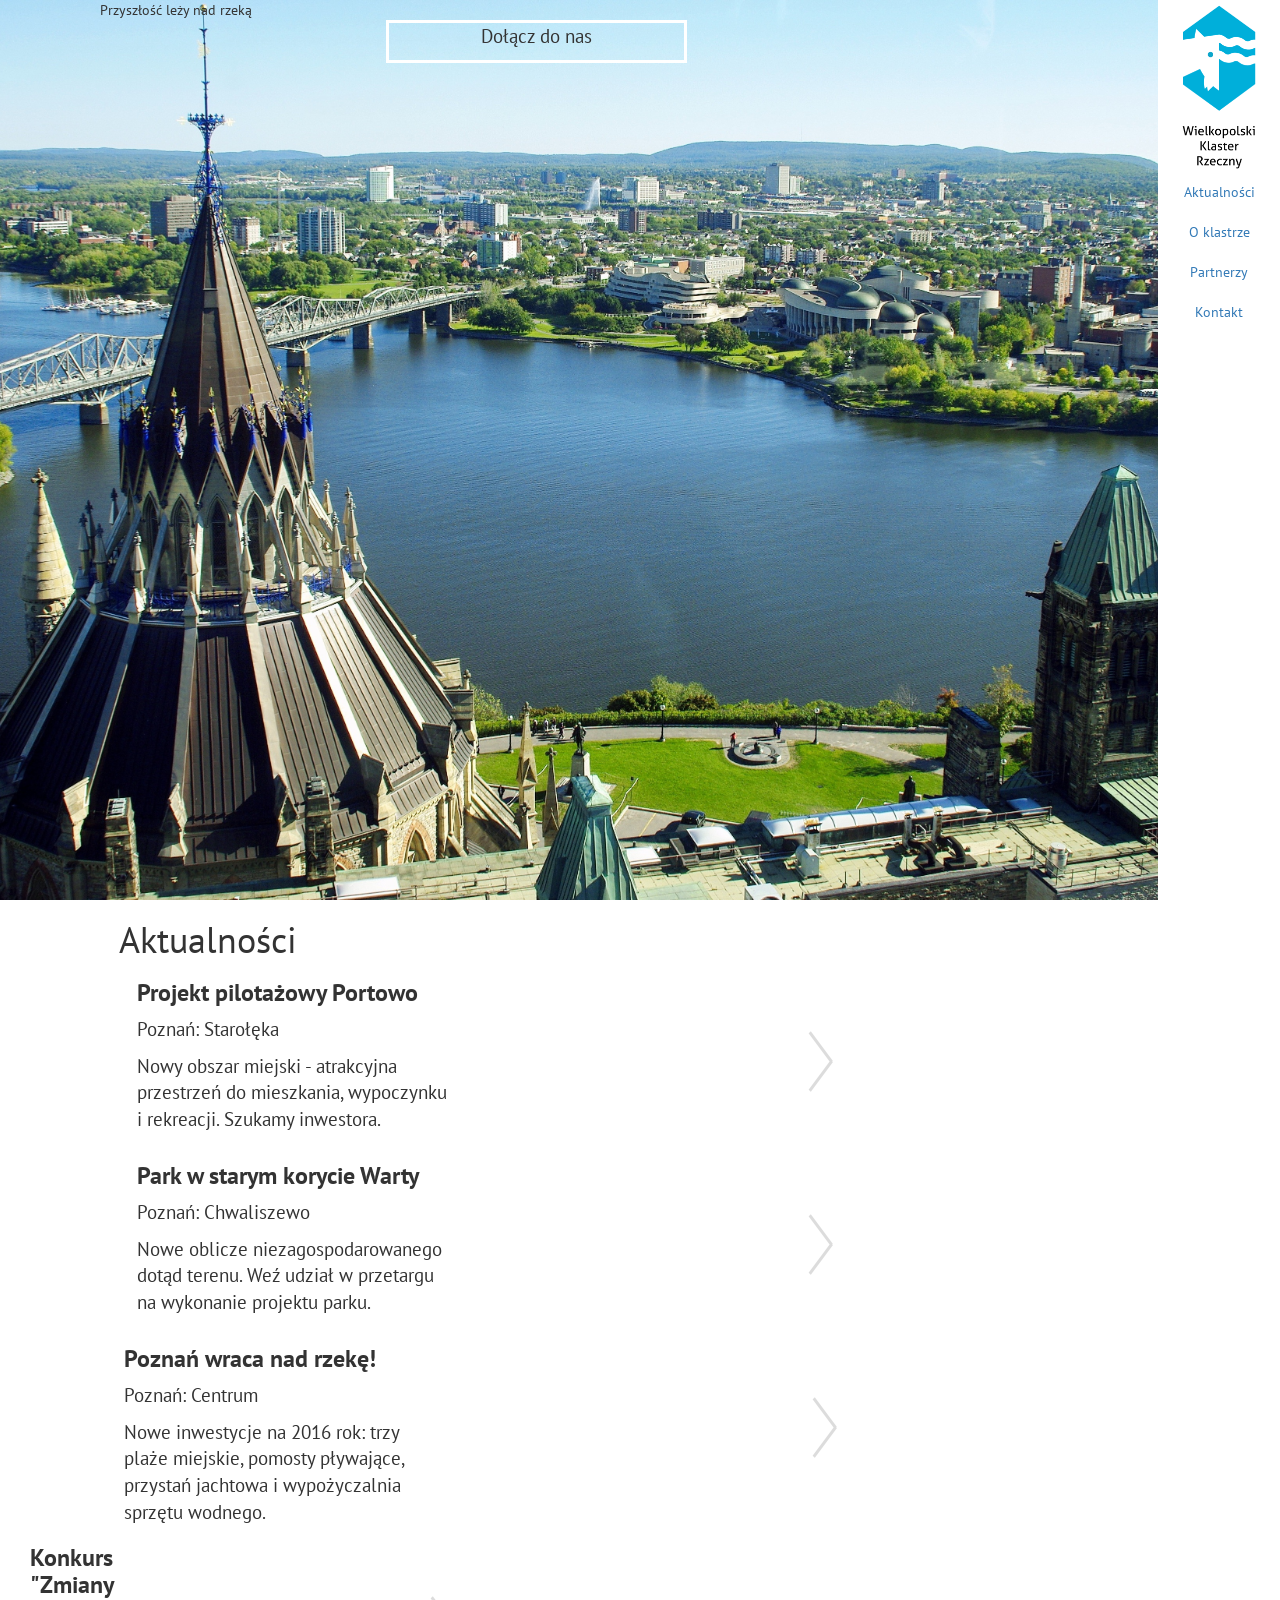
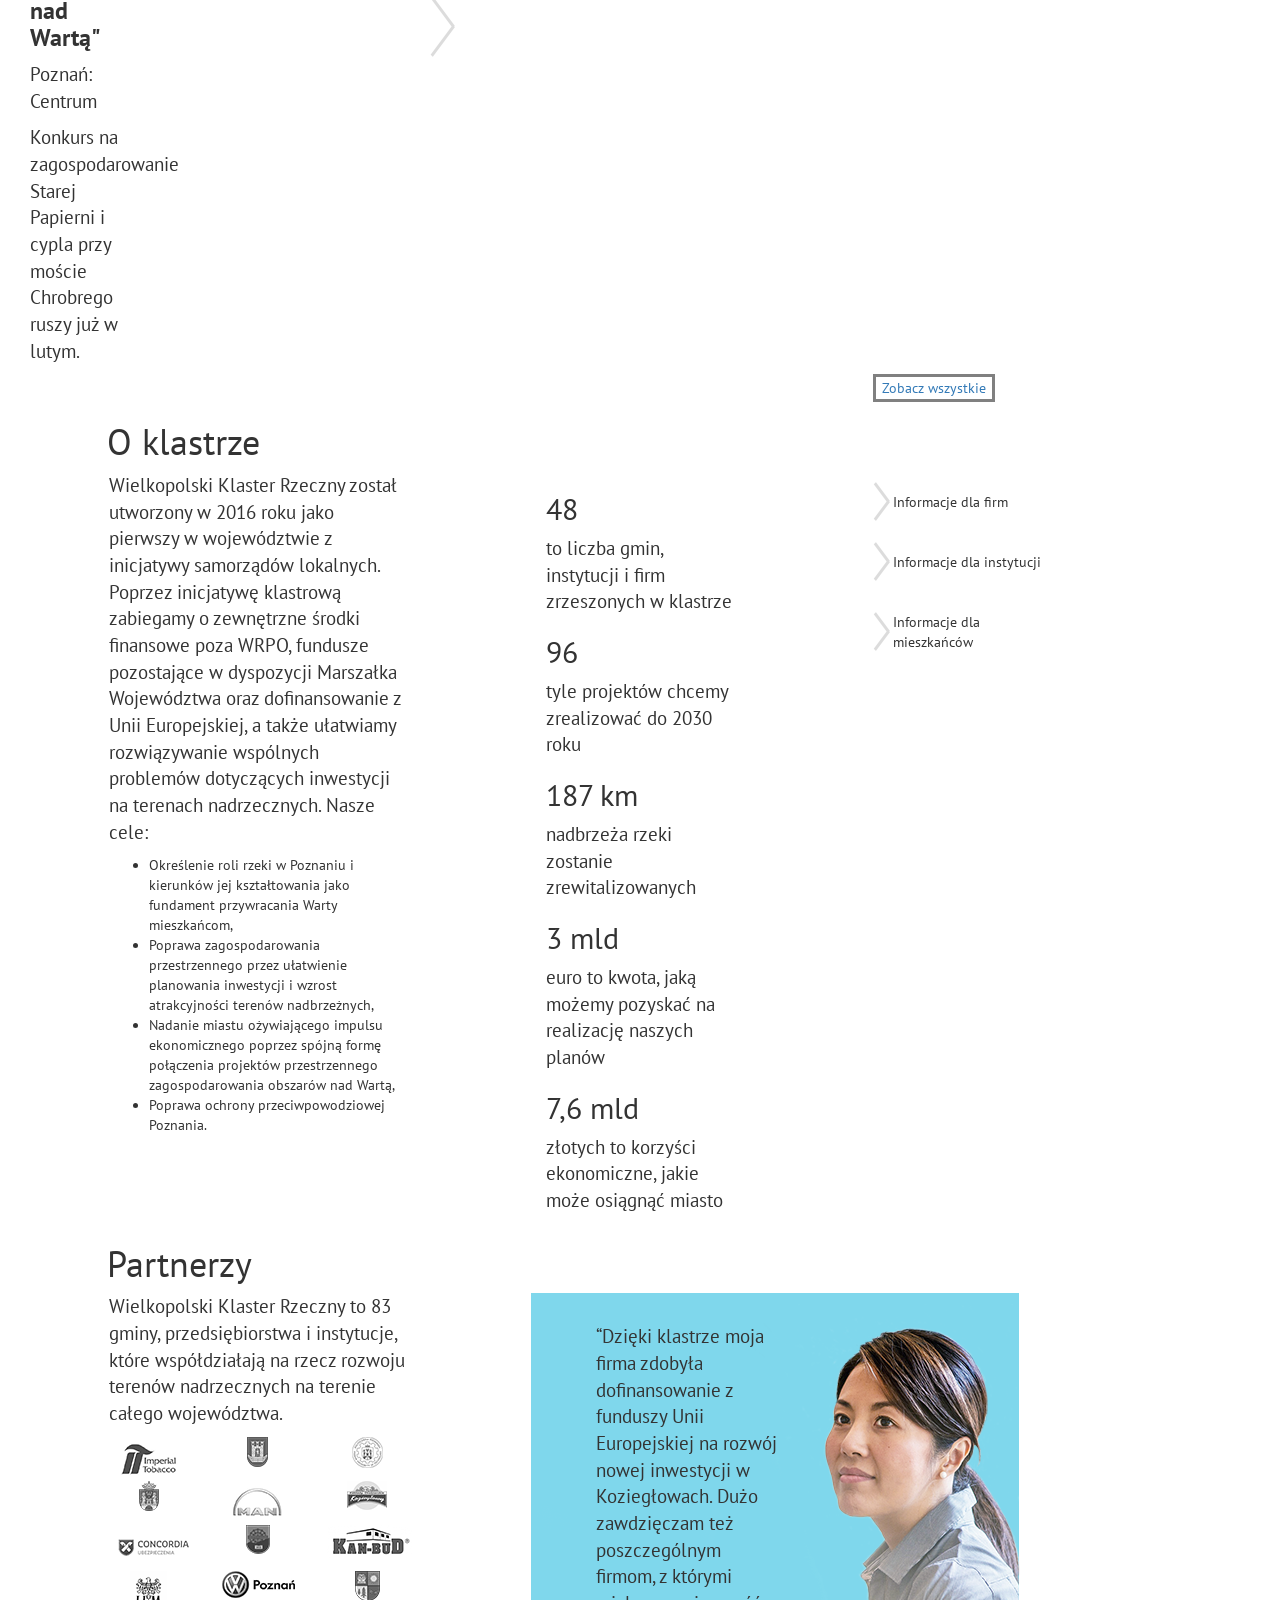
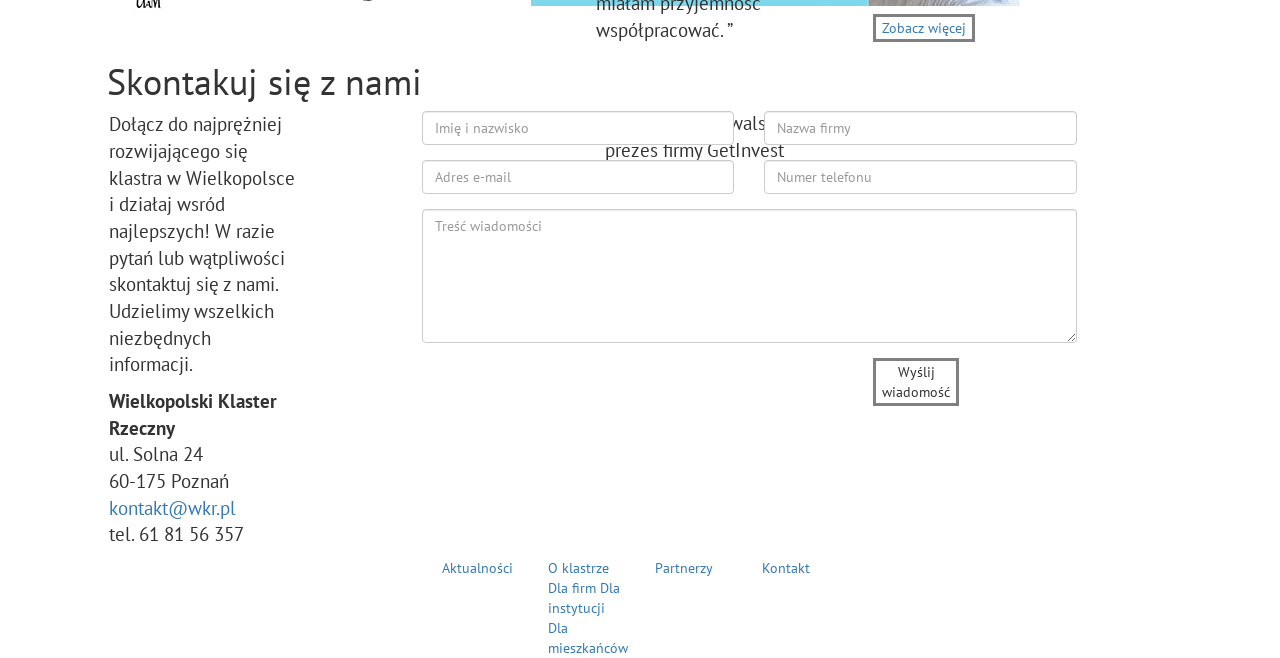
==== commit 46bac658: "bla bla bla" ====
--- a/index.html
+++ b/index.html
@@ -2,6 +2,7 @@
 <html lang="en">
 
 <head>
+    <link href='https://fonts.googleapis.com/css?family=PT+Sans:400,700' rel='stylesheet' type='text/css'>
     <meta charset="utf-8">
     <meta name="viewport" content="width=device-width, initial-scale=1">
     <!-- The above 3 meta tags *must* come first in the head; any other head content must come *after* these tags -->
@@ -104,200 +105,205 @@
         <h1 class="col-xs-offset-1">Aktualności</h1>
 
         <div class="row">
-            <div class="col-xs-5">
-                <div class="col-xs-offset-1 col-xs-5">
+            <div class="col-xs-offset-1 col-sm-8">
+                <div class="col-sm-5">
                     <h4>Projekt pilotażowy 
 Portowo</h4>
                     <p>
                         Poznań: Starołęka</p>
                     <p> Nowy obszar miejski - atrakcyjna przestrzeń do mieszkania, wypoczynku i rekreacji. Szukamy inwestora.</p>
                 </div>
-                <div class=" col-xs-5 img1">
+                <div class=" col-sm-5 img1">
                 </div>
                 <div class="col-xs-1 strzalka">
                 </div>
             </div>
-            <div class="col-xs-5">
-                <div class="col-md-2 col-sm-3">
+
+            <div class="col-sm-offset-1 col-sm-8">
+                <div class="col-sm-5">
                     <h4>
 Park w starym korycie Warty</h4>
                     <p>
                         Poznań: Chwaliszewo</p>
                     <p> Nowe oblicze niezagospodarowanego dotąd terenu. Weź udział w przetargu na wykonanie projektu parku.</p>
                 </div>
-                <div class="col-xs-2 img2">
-                </div>
-                <div class="col-xs-1 strzalka">
-                </div>
-            </div>
-        </div>
-        <div class="row">
-            <div class="col-xs-5">
-                <div class="col-xs-offset-1  col-md-2 col-sm-3">
-                    <h4>Poznań wraca nad rzekę!</h4>
-                    <p>
-                        Poznań: Centrum</p>
-                    <p>Nowe inwestycje na 2016 rok: trzy plaże miejskie, pomosty pływające, przystań jachtowa i wypożyczalnia sprzętu wodnego.</p>
-                </div>
-                <div class="col-xs-2 img4">
-                </div>
-                <div class="col-xs-1 strzalka">
-                </div>
-            </div>
-            <div class="col-xs-5">
-                <div class="hidden-sm col-md-2">
+
+                <div class="col-sm-5 img2">
+                </div>
+                <div class="col-sm-1 strzalka">
+                </div>
+            </div>
+        </div>
+    </div>
+    <div class="row">
+        <div class="col-xs-offset-1 col-sm-8">
+            <div class="col-sm-5">
+                <h4>Poznań wraca nad rzekę!</h4>
+                <p>
+                    Poznań: Centrum</p>
+                <p>Nowe inwestycje na 2016 rok: trzy plaże miejskie, pomosty pływające, przystań jachtowa i wypożyczalnia sprzętu wodnego.</p>
+            </div>
+            <div class="col-sm-5 img4">
+            </div>
+            <div class="col-xs-1 strzalka">
+            </div>
+        </div>
+        <div class="hidden-sm col-md-5">
+            <div class="col-md-8">
+                <div class="col-md-5">
                     <h4>Konkurs "Zmiany nad Wartą"</h4>
                     <p>
                         Poznań: Centrum</p>
                     <p>Konkurs na zagospodarowanie Starej Papierni i cypla przy moście Chrobrego ruszy już w lutym.</p>
                 </div>
-                <div class="hidden-sm col-xs-2 img3">
-                </div>
-                <div class="hidden-sm col-xs-1 strzalka">
-                </div>
-            </div>
-        </div>
-        <div class="row">
-            <div class="col-xs-offset-8 col-xs-2">
-                <button><a href="">Zobacz wszystkie</a>
-                </button>
-            </div>
-        </div>
-
-        <h1 class="col-xs-offset-1">O klastrze</h1>
-        <div class="row">
-            <div class="col-xs-offset-1 col-xs-3">
-                <p>Wielkopolski Klaster Rzeczny został utworzony w 2016 roku jako pierwszy w województwie z inicjatywy samorządów lokalnych. Poprzez inicjatywę klastrową zabiegamy o zewnętrzne środki finansowe poza WRPO, fundusze pozostające w dyspozycji Marszałka Województwa oraz dofinansowanie z Unii Europejskiej, a także ułatwiamy rozwiązywanie wspólnych problemów dotyczących inwestycji na terenach nadrzecznych. Nasze cele:
-                    <ul>
-                        <li>Określenie roli rzeki w Poznaniu i kierunków jej kształtowania jako fundament przywracania Warty mieszkańcom,</li>
-                        <li>Poprawa zagospodarowania przestrzennego przez ułatwienie planowania inwestycji i wzrost atrakcyjności terenów nadbrzeżnych,</li>
-                        <li>Nadanie miastu ożywiającego impulsu ekonomicznego poprzez spójną formę połączenia projektów przestrzennego zagospodarowania obszarów nad Wartą,</li>
-                        <li>Poprawa ochrony przeciwpowodziowej Poznania.</li>
-                    </ul>
-                </p>
-            </div>
-            <div class="col-xs-offset-1 col-xs-2">
-                <h2>48</h2>
-                <p>to liczba gmin, instytucji i firm zrzeszonych w klastrze</p>
-                <h2>96</h2>
-                <p>tyle projektów chcemy zrealizować do 2030 roku</p>
-                <h2>187 km</h2>
-                <p>nadbrzeża rzeki zostanie zrewitalizowanych</p>
-                <h2>3 mld</h2>
-                <p>euro to kwota, jaką możemy pozyskać na realizację naszych planów</p>
-                <h2>7,6 mld</h2>
-                <p>złotych to korzyści ekonomiczne, jakie może osiągnąć miasto</p>
-            </div>
-
-            <div class="oklastrze col-sm-offset-4 col-sm-2 col-md-offset-1 col-md-2">
+            </div>
+            <div class="col-md-2 img3">
+            </div>
+            <div class="col-md-1 strzalka">
+            </div>
+        </div>
+    </div>
+    <div class="row">
+        <div class="col-xs-offset-8 col-xs-2">
+            <button><a href="">Zobacz wszystkie</a>
+            </button>
+        </div>
+    </div>
+
+    <h1 class="col-xs-offset-1">O klastrze</h1>
+    <div class="row">
+        <div class="col-xs-offset-1 col-xs-3">
+            <p>Wielkopolski Klaster Rzeczny został utworzony w 2016 roku jako pierwszy w województwie z inicjatywy samorządów lokalnych. Poprzez inicjatywę klastrową zabiegamy o zewnętrzne środki finansowe poza WRPO, fundusze pozostające w dyspozycji Marszałka Województwa oraz dofinansowanie z Unii Europejskiej, a także ułatwiamy rozwiązywanie wspólnych problemów dotyczących inwestycji na terenach nadrzecznych. Nasze cele:
                 <ul>
-                    <li>Informacje dla firm</li>
-
-                    <li>Informacje dla instytucji</li>
-
-                    <li>Informacje dla mieszkańców</li>
+                    <li>Określenie roli rzeki w Poznaniu i kierunków jej kształtowania jako fundament przywracania Warty mieszkańcom,</li>
+                    <li>Poprawa zagospodarowania przestrzennego przez ułatwienie planowania inwestycji i wzrost atrakcyjności terenów nadbrzeżnych,</li>
+                    <li>Nadanie miastu ożywiającego impulsu ekonomicznego poprzez spójną formę połączenia projektów przestrzennego zagospodarowania obszarów nad Wartą,</li>
+                    <li>Poprawa ochrony przeciwpowodziowej Poznania.</li>
                 </ul>
-            </div>
-        </div>
-
-        <h1 class="col-xs-offset-1">Partnerzy</h1>
-        <div class="row">
-            <div class="col-sm-offset-1 col-md-3 col-sm-3 col-xs-12">
-                <p>Wielkopolski Klaster Rzeczny to 83 gminy, przedsiębiorstwa i instytucje, które współdziałają na rzecz rozwoju terenów nadrzecznych na terenie całego województwa.</p>
-                <div class="row">
-                    <div class="col-xs-4 loga"><img src="images/logo/img%20(10).png" />
-                    </div>
-                    <div class="col-xs-4 loga"><img src="images/logo/img%20(12).png" />
-                    </div>
-                    <div class="col-xs-4 loga"><img src="images/logo/img%20(11).png" />
-                    </div>
-                </div>
-                <div class="row">
-                    <div class="col-xs-4 loga"><img src="images/logo/img%20(2).png" />
-                    </div>
-                    <div class="col-xs-4 loga"><img src="images/logo/img%20(6).png" />
-                    </div>
-                    <div class="col-xs-4 loga"><img src="images/logo/img%20(1).png" />
-                    </div>
-                </div>
-                <div class="row">
-                    <div class="col-xs-4 loga"><img src="images/logo/img%20(5).png" />
-                    </div>
-                    <div class="col-xs-4 loga"><img src="images/logo/img%20(4).png" />
-                    </div>
-                    <div class="col-xs-4 loga"><img src="images/logo/img%20(7).png" />
-                    </div>
-                </div>
-                <div class="row">
-                    <div class="col-xs-4 loga"><img src="images/logo/img%20(8).png" />
-                    </div>
-                    <div class="col-xs-4 loga"><img src="images/logo/img%20(9).png" />
-                    </div>
-                    <div class="col-xs-4 loga"><img src="images/logo/img%20(3).png" />
-                    </div>
-                </div>
-            </div>
-            <div class="hidden-xs col-sm-offset-1 col-md-5 col-sm-12 person">
-                <div class="row">
-                    <div class="col-lg-7 col-md-9 col-sm-5">
-                        <p>“Dzięki klastrze moja firma zdobyła dofinansowanie z funduszy Unii Europejskiej na rozwój nowej inwestycji w Koziegłowach. Dużo zawdzięczam też poszczególnym firmom, z którymi miałam przyjemność współpracować. ”</p>
-                        <p class="text-right">
-                            <br>Anna Kowalska
-                            <br> prezes firmy GetInvest</p>
-                    </div>
-                </div>
-            </div>
-        </div>
-        <div class="row">
-            <div class="col-xs-offset-8 col-xs-2">
-                <button><a href="">Zobacz więcej</a>
-                </button>
-            </div>
-        </div>
-
-        <h1 class="col-xs-offset-1">Skontakuj się z nami</h1>
-        <div class="row">
-            <div class="col-xs-offset-1 col-xs-2">
-                <p>Dołącz do najprężniej rozwijającego się klastra w Wielkopolsce i działaj wsród najlepszych! W razie pytań lub wątpliwości skontaktuj się z nami. Udzielimy wszelkich niezbędnych informacji.</p>
-                <p><strong>Wielkopolski Klaster Rzeczny</strong>
-                    <br> ul. Solna 24
-                    <br>60-175 Poznań
-                    <br><a href="mailto:kontakt@wkr.pl">kontakt@wkr.pl</a>
-                    <br>tel. 61 81 56 357</p>
-            </div>
-            <div class="col-xs-offset-1 col-xs-6">
-                <div class="row">
-                    <form>
-                        <div class="row">
-                            <div class="form-group col-xs-6">
-                                <input type="text" class="form-control" id="exampleInputEmail1" placeholder="Imię i nazwisko">
-                            </div>
-                            <div class="form-group col-xs-6">
-                                <input type="text" class="form-control" id="exampleInputPassword1" placeholder="Nazwa firmy">
-                            </div>
-                        </div>
-                        <div class="row">
-                            <div class="form-group col-xs-6">
-                                <input type="email" class="form-control" id="exampleInputEmail1" placeholder="Adres e-mail">
-                            </div>
-                            <div class="form-group col-xs-6">
-                                <input type="text" class="form-control" id="exampleInputPassword1" placeholder="Numer telefonu">
-                            </div>
-                        </div>
-                        <div class="row">
-                            <div class="form-group col-xs-12">
-                                <textarea class="form-control" rows="6" placeholder="Treść wiadomości"></textarea>
-                            </div>
-                        </div>
-                        <div class="row col-xs-offset-8 col-xs-2">
-                            <button type="submit">Wyślij wiadomość</button>
-                        </div>
-                    </form>
-                </div>
-
-            </div>
-
-        </div>
+            </p>
+        </div>
+        <div class="col-xs-offset-1 col-xs-2">
+            <h2>48</h2>
+            <p>to liczba gmin, instytucji i firm zrzeszonych w klastrze</p>
+            <h2>96</h2>
+            <p>tyle projektów chcemy zrealizować do 2030 roku</p>
+            <h2>187 km</h2>
+            <p>nadbrzeża rzeki zostanie zrewitalizowanych</p>
+            <h2>3 mld</h2>
+            <p>euro to kwota, jaką możemy pozyskać na realizację naszych planów</p>
+            <h2>7,6 mld</h2>
+            <p>złotych to korzyści ekonomiczne, jakie może osiągnąć miasto</p>
+        </div>
+
+        <div class="oklastrze col-sm-offset-4 col-sm-2 col-md-offset-1 col-md-2">
+            <ul>
+                <li>Informacje dla firm</li>
+
+                <li>Informacje dla instytucji</li>
+
+                <li>Informacje dla mieszkańców</li>
+            </ul>
+        </div>
+    </div>
+
+    <h1 class="col-xs-offset-1">Partnerzy</h1>
+    <div class="row">
+        <div class="col-sm-offset-1 col-md-3 col-sm-3 col-xs-12">
+            <p>Wielkopolski Klaster Rzeczny to 83 gminy, przedsiębiorstwa i instytucje, które współdziałają na rzecz rozwoju terenów nadrzecznych na terenie całego województwa.</p>
+            <div class="row">
+                <div class="col-xs-4 loga"><img src="images/logo/img%20(10).png" />
+                </div>
+                <div class="col-xs-4 loga"><img src="images/logo/img%20(12).png" />
+                </div>
+                <div class="col-xs-4 loga"><img src="images/logo/img%20(11).png" />
+                </div>
+            </div>
+            <div class="row">
+                <div class="col-xs-4 loga"><img src="images/logo/img%20(2).png" />
+                </div>
+                <div class="col-xs-4 loga"><img src="images/logo/img%20(6).png" />
+                </div>
+                <div class="col-xs-4 loga"><img src="images/logo/img%20(1).png" />
+                </div>
+            </div>
+            <div class="row">
+                <div class="col-xs-4 loga"><img src="images/logo/img%20(5).png" />
+                </div>
+                <div class="col-xs-4 loga"><img src="images/logo/img%20(4).png" />
+                </div>
+                <div class="col-xs-4 loga"><img src="images/logo/img%20(7).png" />
+                </div>
+            </div>
+            <div class="row">
+                <div class="col-xs-4 loga"><img src="images/logo/img%20(8).png" />
+                </div>
+                <div class="col-xs-4 loga"><img src="images/logo/img%20(9).png" />
+                </div>
+                <div class="col-xs-4 loga"><img src="images/logo/img%20(3).png" />
+                </div>
+            </div>
+        </div>
+        <div class="hidden-xs col-sm-offset-1 col-md-5 col-sm-12 person">
+            <div class="row">
+                <div class="col-lg-7 col-md-9 col-sm-5">
+                    <p>“Dzięki klastrze moja firma zdobyła dofinansowanie z funduszy Unii Europejskiej na rozwój nowej inwestycji w Koziegłowach. Dużo zawdzięczam też poszczególnym firmom, z którymi miałam przyjemność współpracować. ”</p>
+                    <p class="text-right">
+                        <br>Anna Kowalska
+                        <br> prezes firmy GetInvest</p>
+                </div>
+            </div>
+        </div>
+    </div>
+    <div class="row">
+        <div class="col-xs-offset-8 col-xs-2">
+            <button><a href="">Zobacz więcej</a>
+            </button>
+        </div>
+    </div>
+
+    <h1 class="col-xs-offset-1">Skontakuj się z nami</h1>
+    <div class="row">
+        <div class="col-xs-offset-1 col-xs-2">
+            <p>Dołącz do najprężniej rozwijającego się klastra w Wielkopolsce i działaj wsród najlepszych! W razie pytań lub wątpliwości skontaktuj się z nami. Udzielimy wszelkich niezbędnych informacji.</p>
+            <p><strong>Wielkopolski Klaster Rzeczny</strong>
+                <br> ul. Solna 24
+                <br>60-175 Poznań
+                <br><a href="mailto:kontakt@wkr.pl">kontakt@wkr.pl</a>
+                <br>tel. 61 81 56 357</p>
+        </div>
+        <div class="col-xs-offset-1 col-xs-6">
+            <div class="row">
+                <form>
+                    <div class="row">
+                        <div class="form-group col-xs-6">
+                            <input type="text" class="form-control" id="exampleInputEmail1" placeholder="Imię i nazwisko">
+                        </div>
+                        <div class="form-group col-xs-6">
+                            <input type="text" class="form-control" id="exampleInputPassword1" placeholder="Nazwa firmy">
+                        </div>
+                    </div>
+                    <div class="row">
+                        <div class="form-group col-xs-6">
+                            <input type="email" class="form-control" id="exampleInputEmail1" placeholder="Adres e-mail">
+                        </div>
+                        <div class="form-group col-xs-6">
+                            <input type="text" class="form-control" id="exampleInputPassword1" placeholder="Numer telefonu">
+                        </div>
+                    </div>
+                    <div class="row">
+                        <div class="form-group col-xs-12">
+                            <textarea class="form-control" rows="6" placeholder="Treść wiadomości"></textarea>
+                        </div>
+                    </div>
+                    <div class="row col-xs-offset-8 col-xs-2">
+                        <button type="submit">Wyślij wiadomość</button>
+                    </div>
+                </form>
+            </div>
+
+        </div>
+
+    </div>
     </div>
 
     <footer>
--- a/style.css
+++ b/style.css
@@ -104,8 +104,14 @@
     padding-top: 30px;
 }
 
-.oklastrze {
-    list-style-image: url("images/strzalka_mala.png");
+.oklastrze ul {
+    padding: 0
+}
+
+.oklastrze li {
+    background: url("images/strzalka_mala.png") no-repeat left center;
+    list-style: none;
+    padding: 20px;
 }
 /*to jest przykłąd, ale nie używajcie hover ;)
 .ma-efekt:hover {
@@ -139,4 +145,19 @@
 
 li:hover>.submenu {
     display: block;
-}+}
+
+body {
+    font-family: 'PT Sans', sans-serif;
+}
+
+p {
+    font-size: 14pt;
+}
+
+h4 {
+    font-size: 18pt;
+    font-weight: 700;
+}
+
+header {}
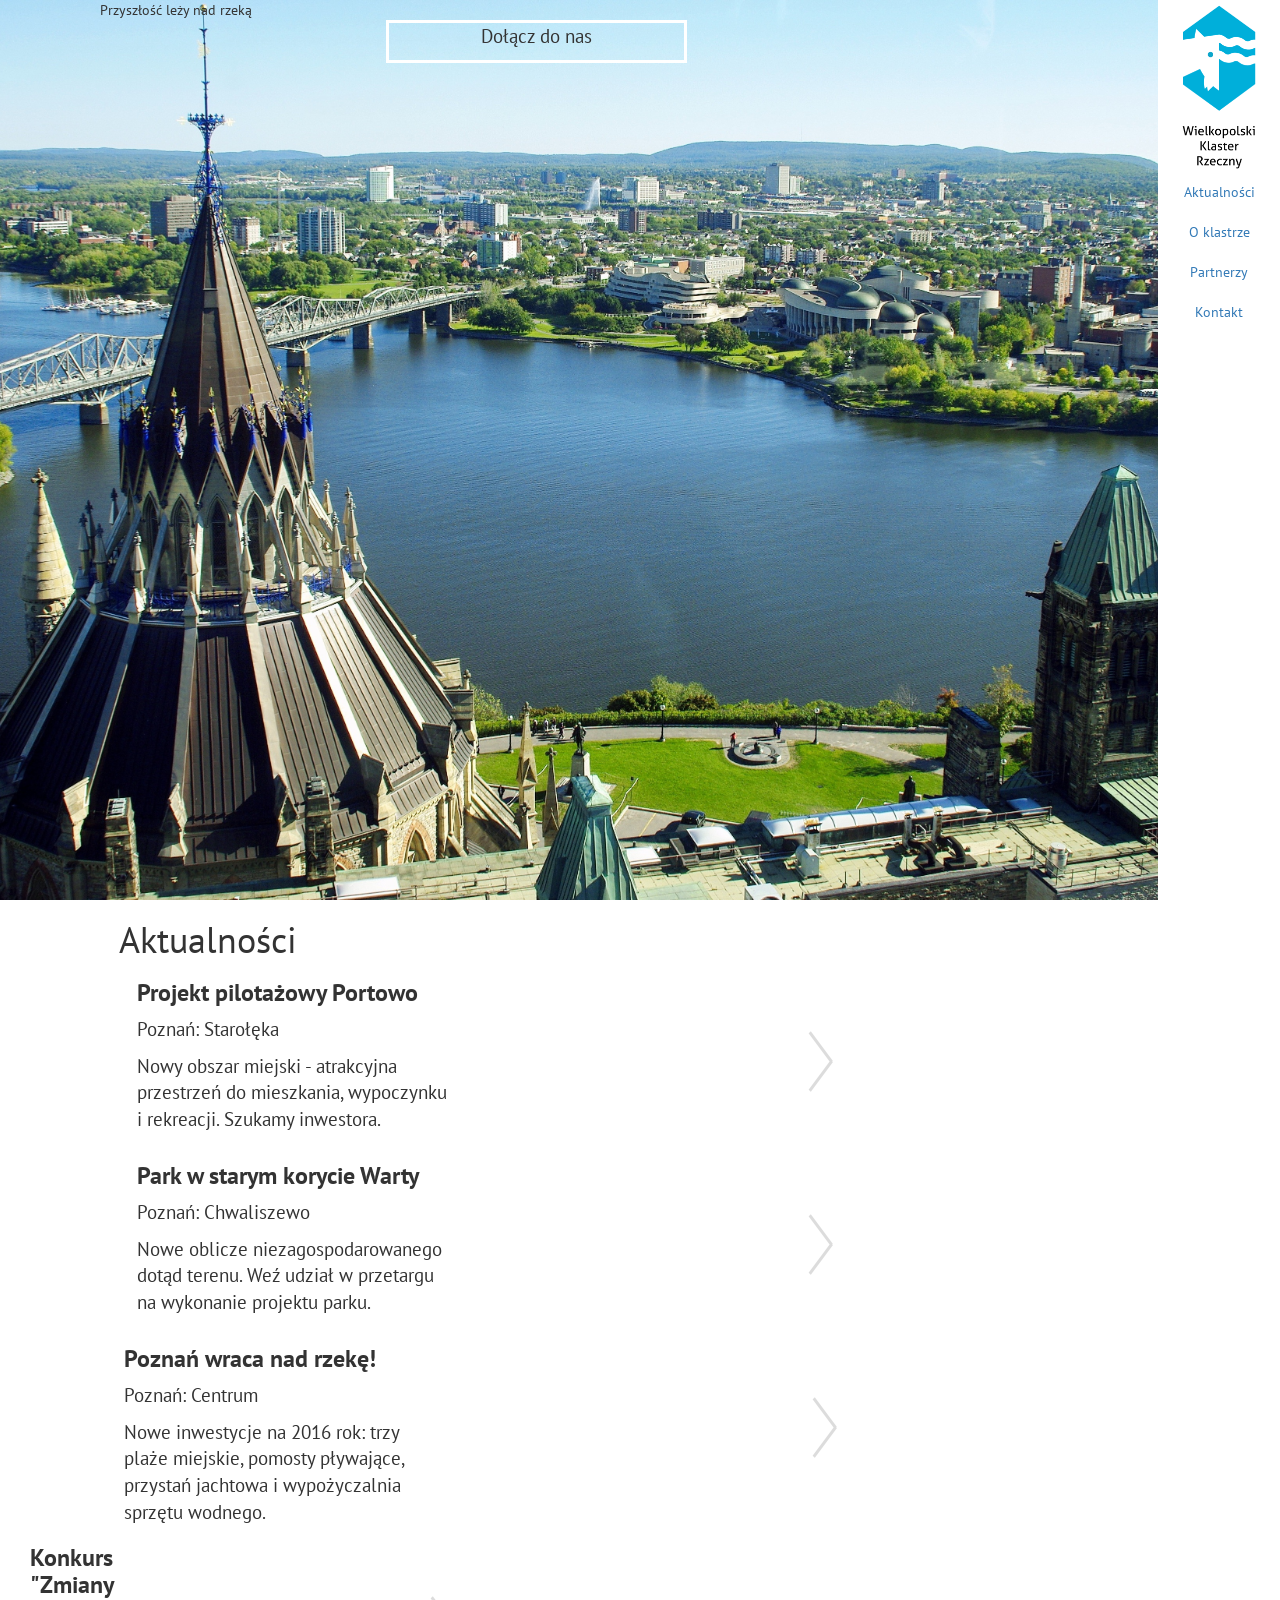
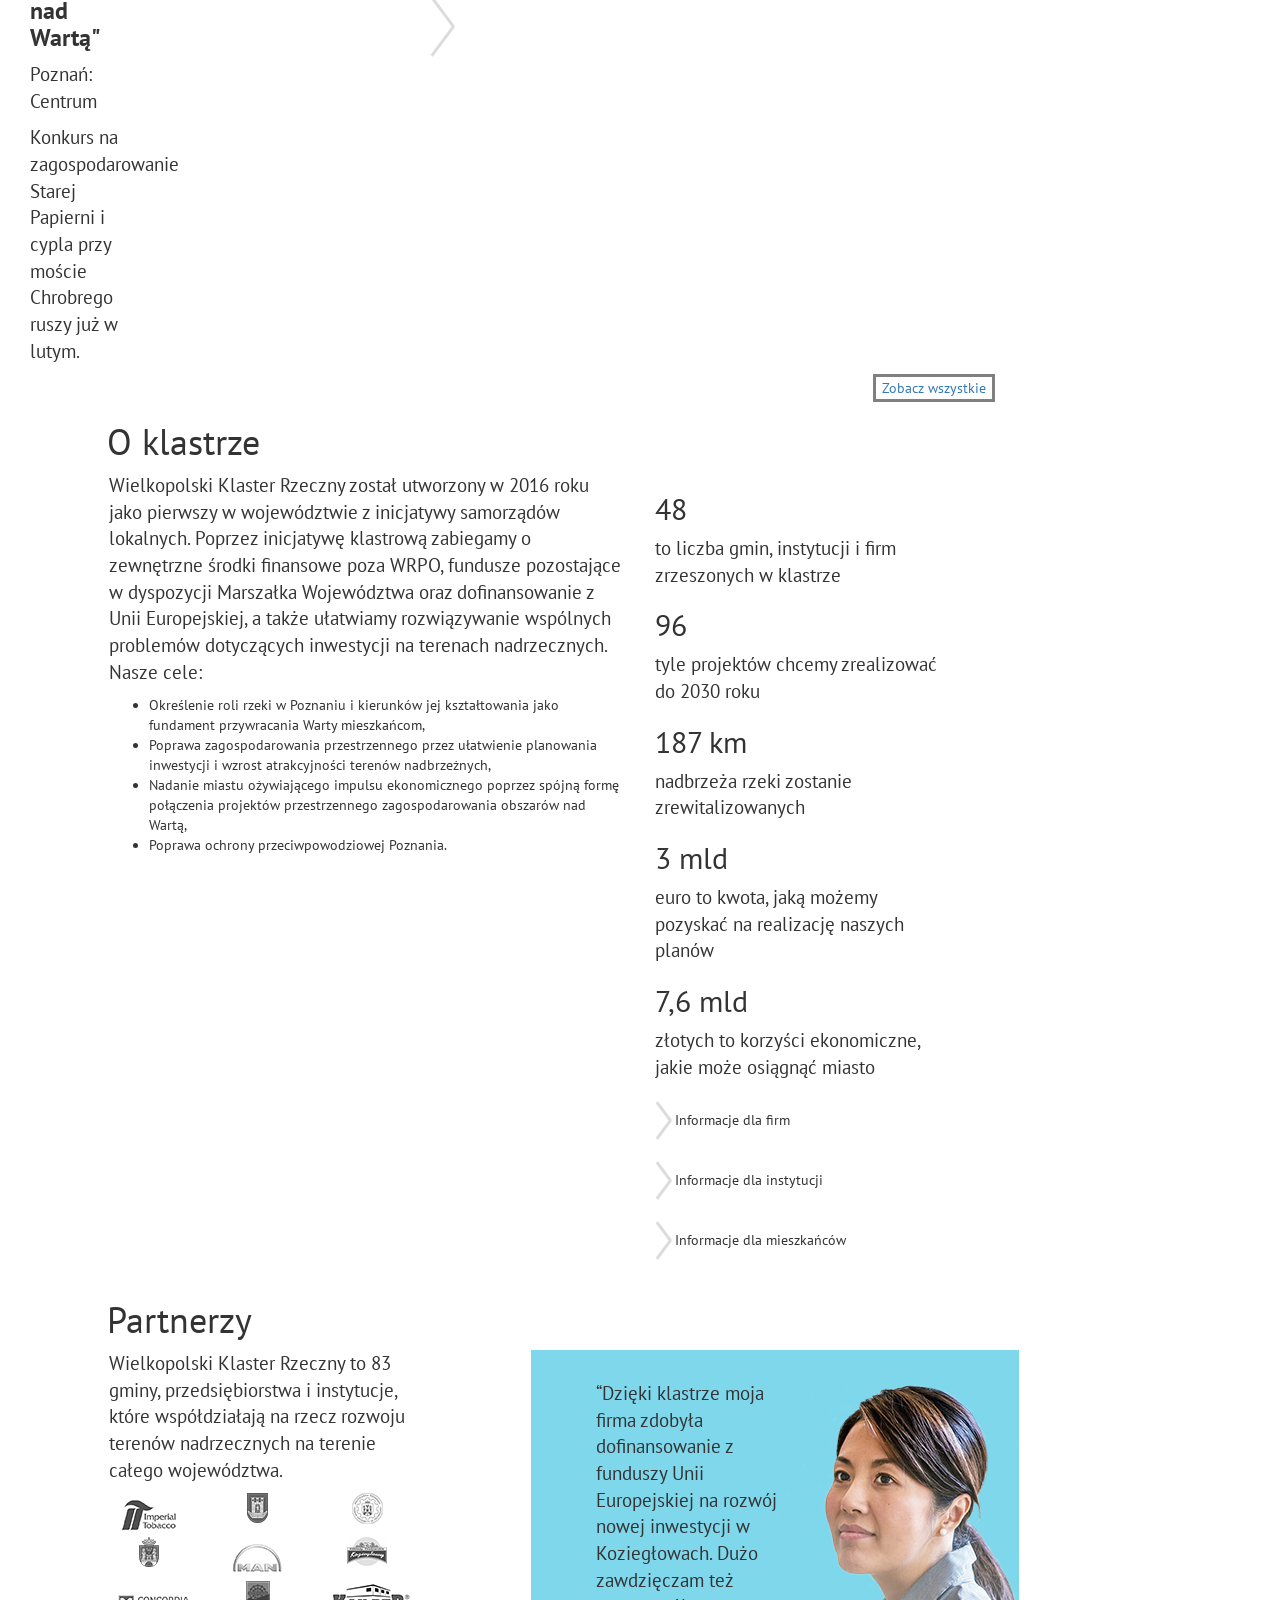
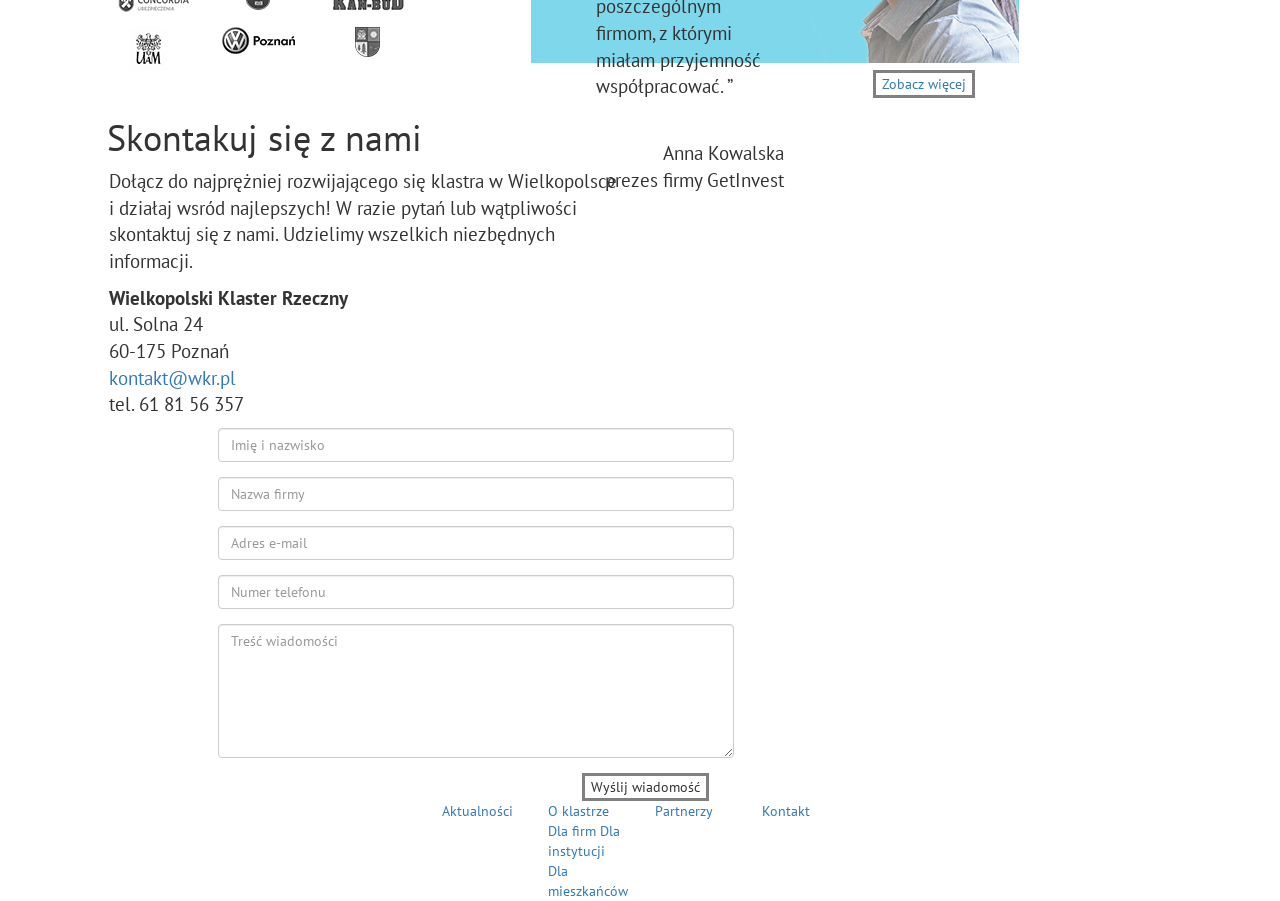
==== commit ba4e5819: "gridy" ====
--- a/index.html
+++ b/index.html
@@ -172,7 +172,7 @@
 
     <h1 class="col-xs-offset-1">O klastrze</h1>
     <div class="row">
-        <div class="col-xs-offset-1 col-xs-3">
+        <div class="col-xs-offset-1 col-sm-5">
             <p>Wielkopolski Klaster Rzeczny został utworzony w 2016 roku jako pierwszy w województwie z inicjatywy samorządów lokalnych. Poprzez inicjatywę klastrową zabiegamy o zewnętrzne środki finansowe poza WRPO, fundusze pozostające w dyspozycji Marszałka Województwa oraz dofinansowanie z Unii Europejskiej, a także ułatwiamy rozwiązywanie wspólnych problemów dotyczących inwestycji na terenach nadrzecznych. Nasze cele:
                 <ul>
                     <li>Określenie roli rzeki w Poznaniu i kierunków jej kształtowania jako fundament przywracania Warty mieszkańcom,</li>
@@ -182,7 +182,7 @@
                 </ul>
             </p>
         </div>
-        <div class="col-xs-offset-1 col-xs-2">
+        <div class="col-sm-3">
             <h2>48</h2>
             <p>to liczba gmin, instytucji i firm zrzeszonych w klastrze</p>
             <h2>96</h2>
@@ -193,22 +193,23 @@
             <p>euro to kwota, jaką możemy pozyskać na realizację naszych planów</p>
             <h2>7,6 mld</h2>
             <p>złotych to korzyści ekonomiczne, jakie może osiągnąć miasto</p>
-        </div>
-
-        <div class="oklastrze col-sm-offset-4 col-sm-2 col-md-offset-1 col-md-2">
-            <ul>
-                <li>Informacje dla firm</li>
-
-                <li>Informacje dla instytucji</li>
-
-                <li>Informacje dla mieszkańców</li>
-            </ul>
+
+
+            <div class="oklastrze">
+                <ul>
+                    <li>Informacje dla firm</li>
+
+                    <li>Informacje dla instytucji</li>
+
+                    <li>Informacje dla mieszkańców</li>
+                </ul>
+            </div>
         </div>
     </div>
 
     <h1 class="col-xs-offset-1">Partnerzy</h1>
     <div class="row">
-        <div class="col-sm-offset-1 col-md-3 col-sm-3 col-xs-12">
+        <div class="col-sm-offset-1 col-md-3 col-sm-5 col-xs-12">
             <p>Wielkopolski Klaster Rzeczny to 83 gminy, przedsiębiorstwa i instytucje, które współdziałają na rzecz rozwoju terenów nadrzecznych na terenie całego województwa.</p>
             <div class="row">
                 <div class="col-xs-4 loga"><img src="images/logo/img%20(10).png" />
@@ -245,10 +246,10 @@
         </div>
         <div class="hidden-xs col-sm-offset-1 col-md-5 col-sm-12 person">
             <div class="row">
-                <div class="col-lg-7 col-md-9 col-sm-5">
+                <div class="col-lg-7 col-md-9 col-sm-6">
                     <p>“Dzięki klastrze moja firma zdobyła dofinansowanie z funduszy Unii Europejskiej na rozwój nowej inwestycji w Koziegłowach. Dużo zawdzięczam też poszczególnym firmom, z którymi miałam przyjemność współpracować. ”</p>
                     <p class="text-right">
-                        <br>Anna Kowalska
+                        Anna Kowalska
                         <br> prezes firmy GetInvest</p>
                 </div>
             </div>
@@ -263,7 +264,7 @@
 
     <h1 class="col-xs-offset-1">Skontakuj się z nami</h1>
     <div class="row">
-        <div class="col-xs-offset-1 col-xs-2">
+        <div class="col-xs-offset-1 col-sm-5">
             <p>Dołącz do najprężniej rozwijającego się klastra w Wielkopolsce i działaj wsród najlepszych! W razie pytań lub wątpliwości skontaktuj się z nami. Udzielimy wszelkich niezbędnych informacji.</p>
             <p><strong>Wielkopolski Klaster Rzeczny</strong>
                 <br> ul. Solna 24
@@ -271,31 +272,31 @@
                 <br><a href="mailto:kontakt@wkr.pl">kontakt@wkr.pl</a>
                 <br>tel. 61 81 56 357</p>
         </div>
-        <div class="col-xs-offset-1 col-xs-6">
+        <div class="col-sm-offset-2 col-sm-5">
             <div class="row">
                 <form>
-                    <div class="row">
-                        <div class="form-group col-xs-6">
-                            <input type="text" class="form-control" id="exampleInputEmail1" placeholder="Imię i nazwisko">
-                        </div>
-                        <div class="form-group col-xs-6">
-                            <input type="text" class="form-control" id="exampleInputPassword1" placeholder="Nazwa firmy">
-                        </div>
-                    </div>
-                    <div class="row">
-                        <div class="form-group col-xs-6">
-                            <input type="email" class="form-control" id="exampleInputEmail1" placeholder="Adres e-mail">
-                        </div>
-                        <div class="form-group col-xs-6">
-                            <input type="text" class="form-control" id="exampleInputPassword1" placeholder="Numer telefonu">
-                        </div>
-                    </div>
-                    <div class="row">
-                        <div class="form-group col-xs-12">
-                            <textarea class="form-control" rows="6" placeholder="Treść wiadomości"></textarea>
-                        </div>
-                    </div>
-                    <div class="row col-xs-offset-8 col-xs-2">
+
+                    <div class="form-group  col-sm-12">
+                        <input type="text" class="form-control" id="exampleInputEmail1" placeholder="Imię i nazwisko">
+                    </div>
+                    <div class="form-group col-sm-12">
+                        <input type="text" class="form-control" id="exampleInputPassword1" placeholder="Nazwa firmy">
+                    </div>
+
+
+                    <div class="form-group col-sm-12">
+                        <input type="email" class="form-control" id="exampleInputEmail1" placeholder="Adres e-mail">
+                    </div>
+                    <div class="form-group col-sm-12">
+                        <input type="text" class="form-control" id="exampleInputPassword1" placeholder="Numer telefonu">
+                    </div>
+
+
+                    <div class="form-group col-sm-12">
+                        <textarea class="form-control" rows="6" placeholder="Treść wiadomości"></textarea>
+                    </div>
+
+                    <div class="row col-xs-offset-8 col-sm-12">
                         <button type="submit">Wyślij wiadomość</button>
                     </div>
                 </form>
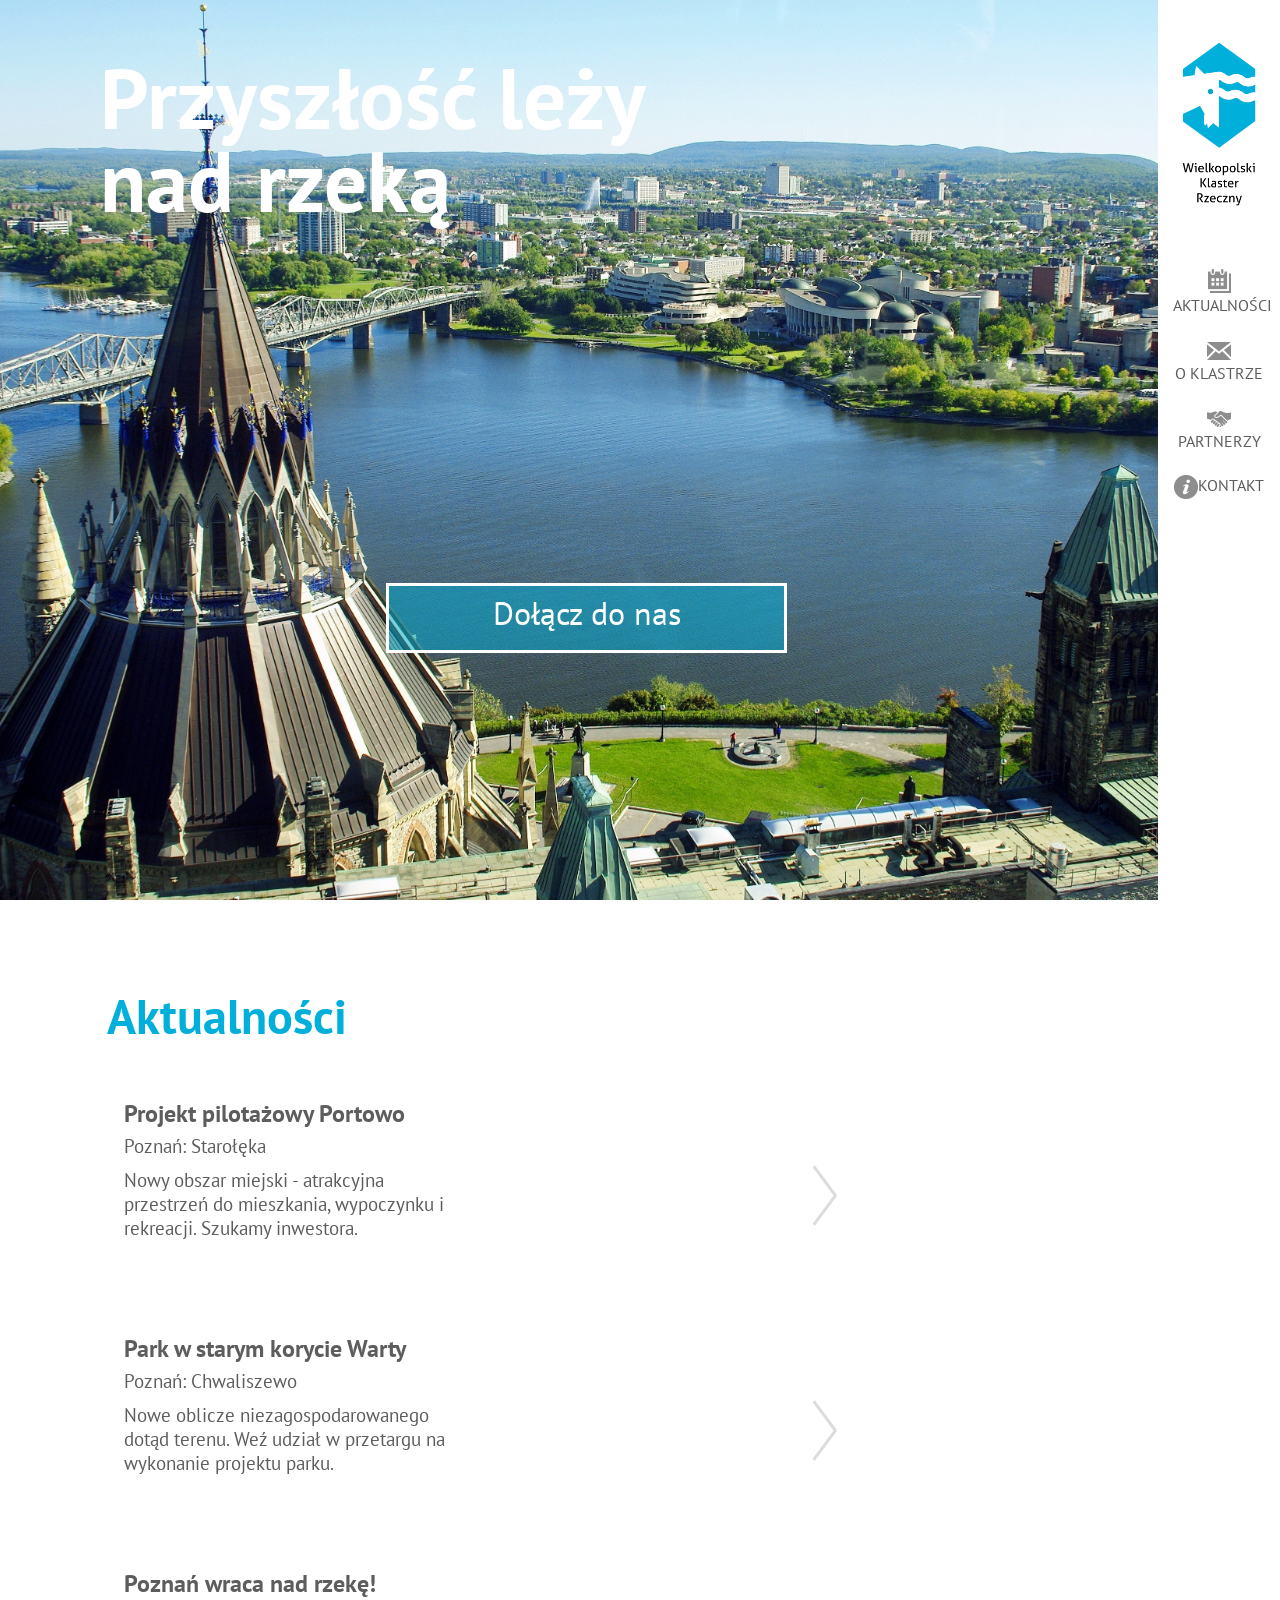
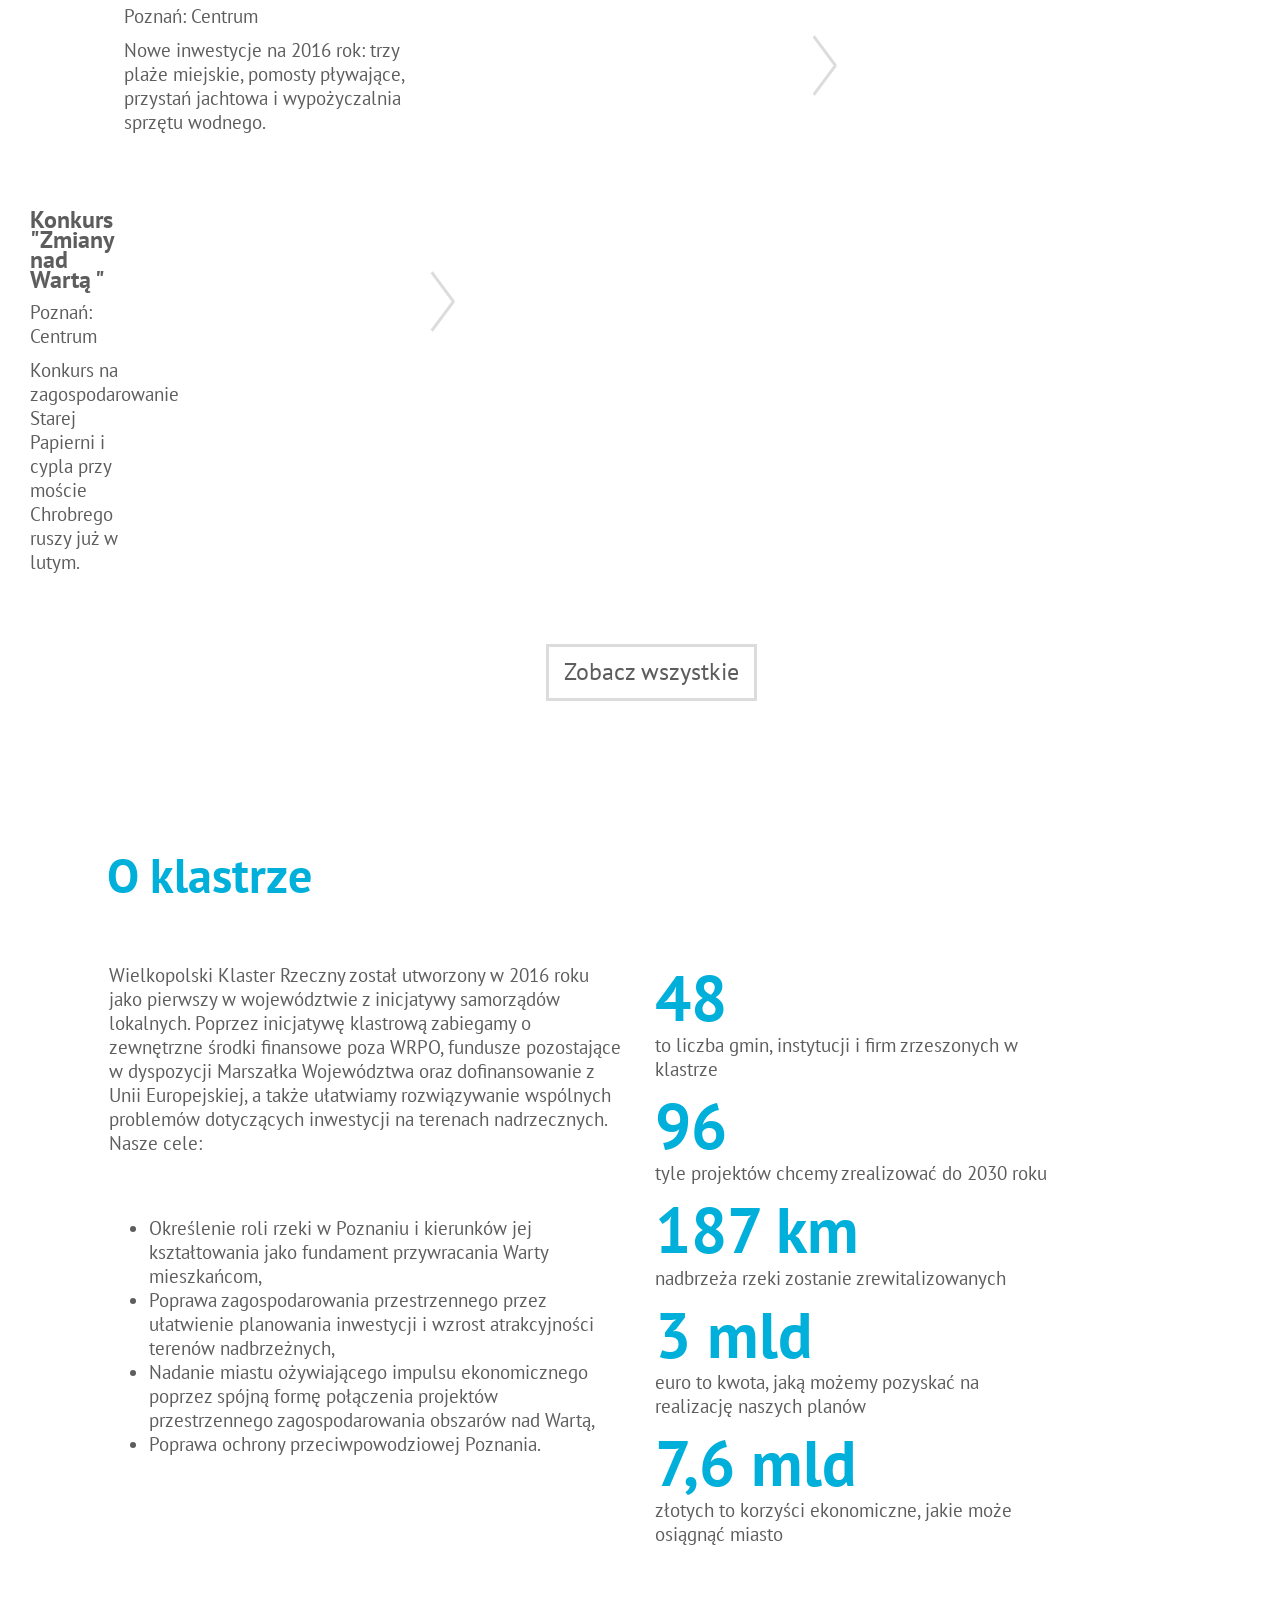
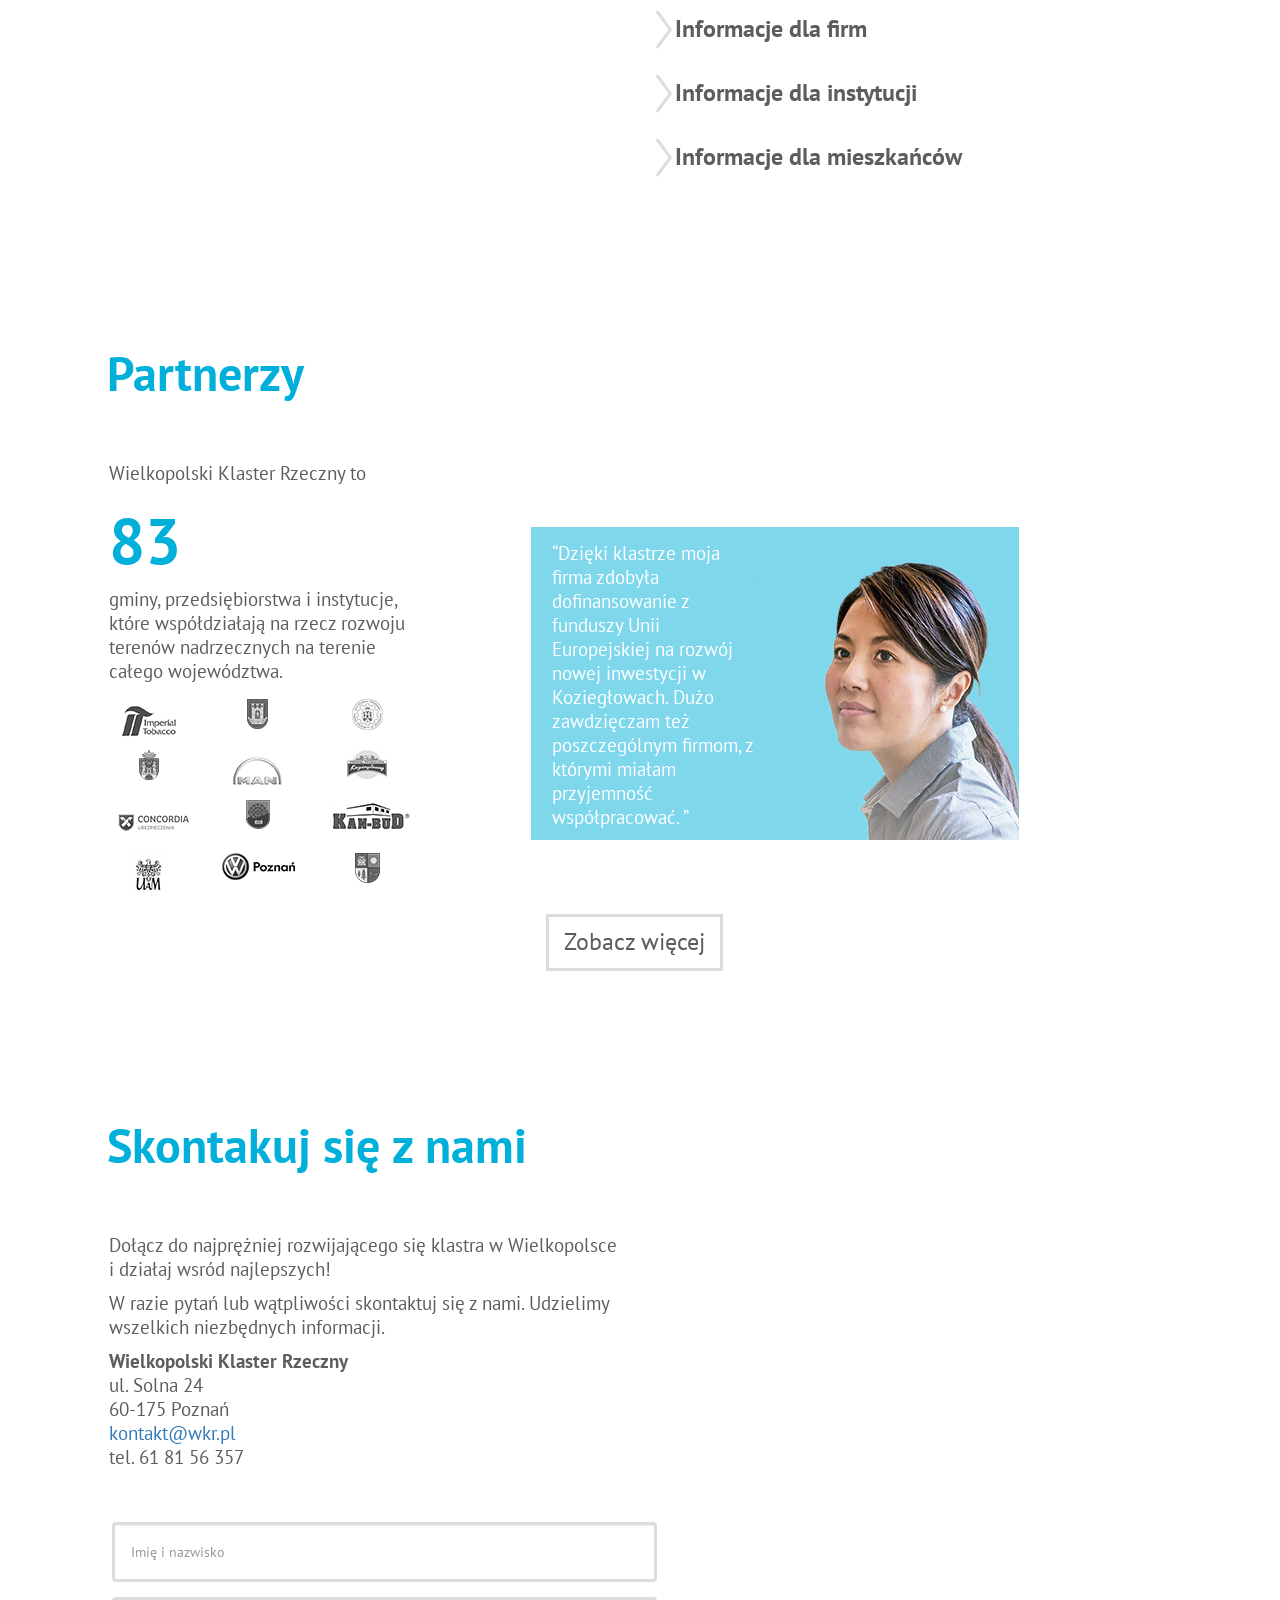
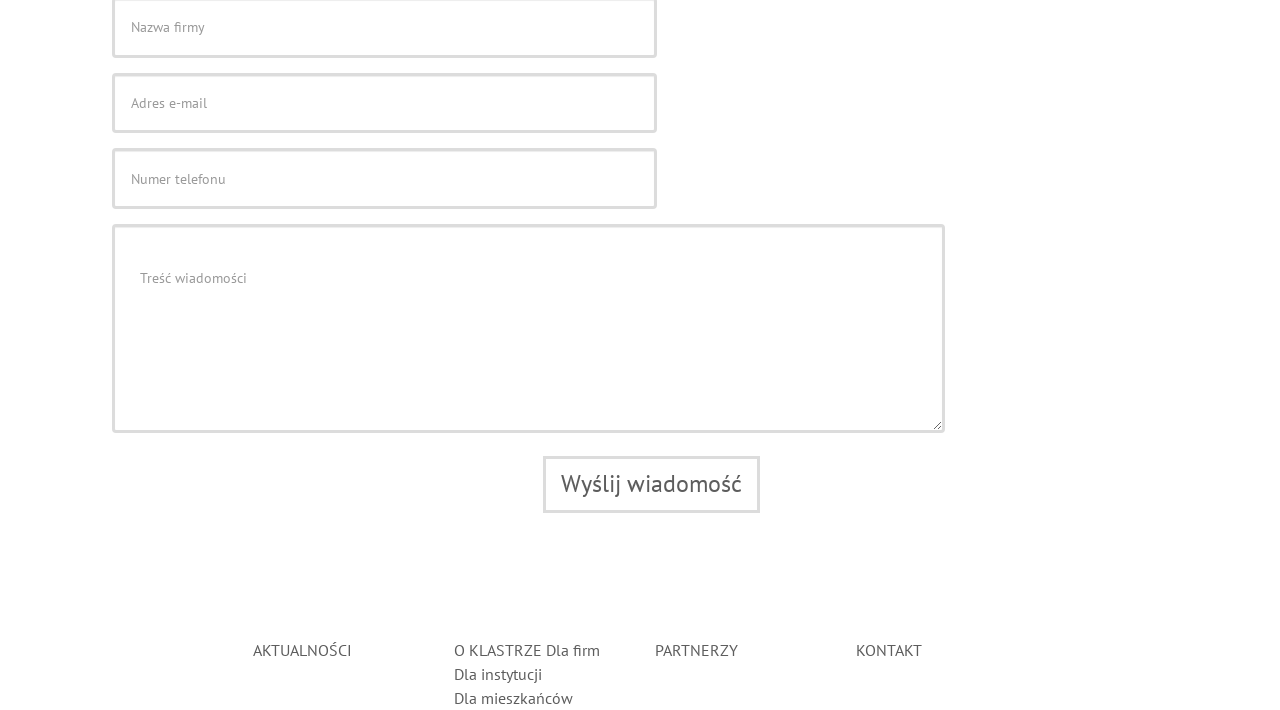
==== commit 737c4afc: "4 godziny :dancer:" ====
--- a/index.html
+++ b/index.html
@@ -39,18 +39,27 @@
             <!-- Collect the nav links, forms, and other content for toggling -->
             <div class="collapse navbar-collapse" id="bs-example-navbar-collapse-1">
                 <ul class="nav navbar-nav">
-                    <li><a href="page2.html">Aktualności</a>
+                    <li>
+                        <a href="page2.html"><img src="images/ikony/1%20(1).png" />
+                            <br>Aktualności</a>
                     </li>
-                    <li><a href="page2.html">O klastrze</a>
+                    <li>
+                        <a href="page2.html"><img src="images/ikony/1%20(2).png" />
+                            <br>O klastrze</a>
                         <div class="submenu">
-                            <a href="/page2.html">Dla firm</a>
-                            <a href="/page2.html">Dla instytucji</a>
-                            <a href="/page2.html">Dla mieszkańców</a>
+                            <br><a href="/page2.html">Dla firm</a>
+
+                            <br><a href="/page2.html">Dla instytucji</a>
+                            <br><a href="/page2.html">Dla mieszkańców</a>
                         </div>
                     </li>
-                    <li><a href="page2.html">Partnerzy</a>
+                    <li>
+                        <a href="page2.html"><img src="images/ikony/1%20(3).png" />
+                            <br>Partnerzy</a>
                     </li>
-                    <li><a href="page2.html">Kontakt</a>
+                    <li>
+                        <a href="page2.html"><img src="images/ikony/1%20(4).png" />
+                            <br>Kontakt</a>
                     </li>
                 </ul>
 
@@ -61,20 +70,27 @@
     </nav>
     <nav>
         <div class="sidebar hidden-xs">
-            <img src="images/logo.png" />
+            <div class="logo"><img src="images/logo.png" />
+            </div>
             <ul class="nav">
-                <li><a href="page2.html">Aktualności</a>
+                <li>
+                    <a href="page2.html"><img src="images/ikony/1%20(1).png" />Aktualności</a>
                 </li>
-                <li><a href="page2.html">O klastrze</a>
+                <li>
+                    <a href="page2.html"><img src="images/ikony/1%20(2).png" />
+                        <br>O klastrze</a>
                     <div class="submenu">
-                        <a href="/page2.html">Dla firm</a>
-                        <a href="/page2.html">Dla instytucji</a>
-                        <a href="/page2.html">Dla mieszkańców</a>
+                        <br><a href="/page2.html">Dla firm</a>
+
+                        <br><a href="/page2.html">Dla instytucji</a>
+                        <br><a href="/page2.html">Dla mieszkańców</a>
                     </div>
                 </li>
-                <li><a href="page2.html">Partnerzy</a>
+                <li>
+                    <a href="page2.html"><img src="images/ikony/1%20(3).png" />Partnerzy</a>
                 </li>
-                <li><a href="page2.html">Kontakt</a>
+                <li>
+                    <a href="page2.html"><img src="images/ikony/1%20(4).png" />Kontakt</a>
                 </li>
 
             </ul>
@@ -88,253 +104,259 @@
             <div class="glowna col-xs-12 col-sm-11 fullsize">
 
                 <div class="row">
-                    <div class="col-xs-4 col-xs-offset-1">
+                    <div class="col-sm-6 col-xs-offset-1 col-xs-10">
                         <header>Przyszłość leży nad rzeką</header>
                     </div>
                 </div>
                 <div class="row">
-                    <div class="calltoaction col-xs-3 col-xs-offset-4">
+                    <div class="calltoaction col-xs-8 col-sm-4 col-sm-offset-4">
                         <p>Dołącz do nas</p>
                     </div>
+
+
+                </div>
+            </div>
+
+
+            <h1 class="col-xs-offset-1">Aktualności</h1>
+
+            <div class="row">
+                <div class="col-xs-offset-1 col-sm-8 event">
+                    <div class=" col-sm-5 ">
+                        <h4>Projekt pilotażowy 
+Portowo</h4>
+                        <p>
+                            Poznań: Starołęka</p>
+                        <p> Nowy obszar miejski - atrakcyjna przestrzeń do mieszkania, wypoczynku i rekreacji. Szukamy inwestora.</p>
+                    </div>
+                    <div class=" col-sm-5 img1 ">
+                    </div>
+                    <div class="col-xs-1 strzalka ">
+                    </div>
+                </div>
+
+                <div class="col-sm-offset-1 col-sm-8 event ">
+                    <div class="col-sm-5 ">
+                        <h4>
+Park w starym korycie Warty</h4>
+                        <p>
+                            Poznań: Chwaliszewo</p>
+                        <p> Nowe oblicze niezagospodarowanego dotąd terenu. Weź udział w przetargu na wykonanie projektu parku.</p>
+                    </div>
+
+                    <div class="col-sm-5 img2 ">
+                    </div>
+                    <div class="col-sm-1 strzalka ">
+                    </div>
+                </div>
+            </div>
+
+            <div class="row ">
+                <div class="col-xs-offset-1 col-sm-8 event ">
+                    <div class="col-sm-5 ">
+                        <h4>Poznań wraca nad rzekę!</h4>
+                        <p>
+                            Poznań: Centrum</p>
+                        <p>Nowe inwestycje na 2016 rok: trzy plaże miejskie, pomosty pływające, przystań jachtowa i wypożyczalnia sprzętu wodnego.</p>
+                    </div>
+                    <div class="col-sm-5 img4 ">
+                    </div>
+                    <div class="col-xs-1 strzalka ">
+                    </div>
+                </div>
+                <div class="hidden-sm col-md-5 event ">
+                    <div class="col-md-8 ">
+                        <div class="col-md-5 ">
+                            <h4>Konkurs "Zmiany nad Wartą "</h4>
+                            <p>
+                                Poznań: Centrum</p>
+                            <p>Konkurs na zagospodarowanie Starej Papierni i cypla przy moście Chrobrego ruszy już w lutym.</p>
+                        </div>
+                    </div>
+                    <div class="col-md-2 img3 ">
+                    </div>
+                    <div class="col-md-1 strzalka ">
+                    </div>
+                </div>
+            </div>
+            <div class="row ">
+                <div class="col-sm-offset-5 col-sm-4 ">
+                    <button><a href=" ">Zobacz wszystkie</a>
+                    </button>
+                </div>
+            </div>
+
+
+            <h1 class="col-xs-offset-1 ">O klastrze</h1>
+            <div class="row ">
+                <div class="col-xs-offset-1 col-sm-5 ">
+                    <p>Wielkopolski Klaster Rzeczny został utworzony w 2016 roku jako pierwszy w województwie z inicjatywy samorządów lokalnych. Poprzez inicjatywę klastrową zabiegamy o zewnętrzne środki finansowe poza WRPO, fundusze pozostające w dyspozycji Marszałka Województwa oraz dofinansowanie z Unii Europejskiej, a także ułatwiamy rozwiązywanie wspólnych problemów dotyczących inwestycji na terenach nadrzecznych. Nasze cele:
+                        <ul>
+                            <li>Określenie roli rzeki w Poznaniu i kierunków jej kształtowania jako fundament przywracania Warty mieszkańcom,</li>
+                            <li>Poprawa zagospodarowania przestrzennego przez ułatwienie planowania inwestycji i wzrost atrakcyjności terenów nadbrzeżnych,</li>
+                            <li>Nadanie miastu ożywiającego impulsu ekonomicznego poprzez spójną formę połączenia projektów przestrzennego zagospodarowania obszarów nad Wartą,</li>
+                            <li>Poprawa ochrony przeciwpowodziowej Poznania.</li>
+                        </ul>
+                    </p>
+                </div>
+                <div class="col-sm-4 ">
+                    <h2>48</h2>
+                    <p>to liczba gmin, instytucji i firm zrzeszonych w klastrze</p>
+                    <h2>96</h2>
+                    <p>tyle projektów chcemy zrealizować do 2030 roku</p>
+                    <h2>187 km</h2>
+                    <p>nadbrzeża rzeki zostanie zrewitalizowanych</p>
+                    <h2>3 mld</h2>
+                    <p>euro to kwota, jaką możemy pozyskać na realizację naszych planów</p>
+                    <h2>7,6 mld</h2>
+                    <p>złotych to korzyści ekonomiczne, jakie może osiągnąć miasto</p>
+
+
+
+                    <ul class="oklastrze ">
+                        <li>Informacje dla firm</li>
+
+                        <li>Informacje dla instytucji</li>
+
+                        <li>Informacje dla mieszkańców</li>
+                    </ul>
+
+                </div>
+            </div>
+
+            <h1 class="col-xs-offset-1 ">Partnerzy</h1>
+            <div class="row ">
+                <div class="col-sm-offset-1 col-md-3 col-sm-5 col-xs-12 ">
+                    <p>Wielkopolski Klaster Rzeczny to</p>
+                    <div class="wyroznienie ">83</div>
+                    <p>gminy, przedsiębiorstwa i instytucje, które współdziałają na rzecz rozwoju terenów nadrzecznych na terenie całego województwa.</p>
+                    <div class="row ">
+                        <div class="col-xs-4 loga "><img src="images/logo/img%20(10).png " />
+                        </div>
+                        <div class="col-xs-4 loga "><img src="images/logo/img%20(12).png " />
+                        </div>
+                        <div class="col-xs-4 loga "><img src="images/logo/img%20(11).png " />
+                        </div>
+                    </div>
+                    <div class="row ">
+                        <div class="col-xs-4 loga "><img src="images/logo/img%20(2).png " />
+                        </div>
+                        <div class="col-xs-4 loga "><img src="images/logo/img%20(6).png " />
+                        </div>
+                        <div class="col-xs-4 loga "><img src="images/logo/img%20(1).png " />
+                        </div>
+                    </div>
+                    <div class="row ">
+                        <div class="col-xs-4 loga "><img src="images/logo/img%20(5).png " />
+                        </div>
+                        <div class="col-xs-4 loga "><img src="images/logo/img%20(4).png " />
+                        </div>
+                        <div class="col-xs-4 loga "><img src="images/logo/img%20(7).png " />
+                        </div>
+                    </div>
+                    <div class="row ">
+                        <div class="col-xs-4 loga "><img src="images/logo/img%20(8).png " />
+                        </div>
+                        <div class="col-xs-4 loga "><img src="images/logo/img%20(9).png " />
+                        </div>
+                        <div class="col-xs-4 loga "><img src="images/logo/img%20(3).png " />
+                        </div>
+                    </div>
+                </div>
+                <div class="hidden-xs col-sm-offset-1 col-md-5 col-sm-12 person ">
+                    <div class="row ">
+                        <div class="col-lg-7 col-md-9 col-sm-6 ">
+                            <p>“Dzięki klastrze moja firma zdobyła dofinansowanie z funduszy Unii Europejskiej na rozwój nowej inwestycji w Koziegłowach. Dużo zawdzięczam też poszczególnym firmom, z którymi miałam przyjemność współpracować. ”</p>
+                            <p class="text-right ">
+                                Anna Kowalska
+                                <br> prezes firmy GetInvest</p>
+                        </div>
+                    </div>
+                </div>
+            </div>
+            <div class="row ">
+                <div class="col-xs-offset-5 col-sm-4 ">
+                    <button><a href=" ">Zobacz więcej</a>
+                    </button>
+                </div>
+            </div>
+
+            <h1 class="col-xs-offset-1 ">Skontakuj się z nami</h1>
+            <div class="row ">
+                <div class="col-xs-offset-1 col-sm-5 ">
+                    <p>Dołącz do najprężniej rozwijającego się klastra w Wielkopolsce i działaj wsród najlepszych!</p>
+                    <p> W razie pytań lub wątpliwości skontaktuj się z nami. Udzielimy wszelkich niezbędnych informacji.</p>
+                    <p><strong>Wielkopolski Klaster Rzeczny</strong>
+                        <br> ul. Solna 24
+                        <br>60-175 Poznań
+                        <br><a href="mailto:kontakt@wkr.pl ">kontakt@wkr.pl</a>
+                        <br>tel. 61 81 56 357</p>
+                </div>
+
+                <div class="row ">
+                    <div class="col-sm-offset-1 col-sm-8 ">
+                        <form>
+
+                            <div class="form-group col-sm-8 ">
+                                <input type="text " class="form-control " id="exampleInputEmail1 " placeholder="Imię i nazwisko ">
+                            </div>
+                            <div class="form-group col-sm-8 ">
+                                <input type="text " class="form-control " id="exampleInputPassword1 " placeholder="Nazwa firmy ">
+                            </div>
+
+
+                            <div class="form-group col-sm-8 ">
+                                <input type="email " class="form-control " id="exampleInputEmail1 " placeholder="Adres e-mail ">
+                            </div>
+                            <div class="form-group col-sm-8 ">
+                                <input type="text " class="form-control " id="exampleInputPassword1 " placeholder="Numer telefonu ">
+                            </div>
+
+
+                            <div class="form-group col-sm-12 ">
+                                <textarea class="form-control " rows="6 " placeholder="Treść wiadomości "></textarea>
+                            </div>
+                    </div>
+                    <div class="row col-sm-offset-5 col-sm-4 ">
+                        <button type="submit ">Wyślij wiadomość</button>
+                    </div>
+                    </form>
+
+
                 </div>
 
             </div>
         </div>
 
-
-        <h1 class="col-xs-offset-1">Aktualności</h1>
-
-        <div class="row">
-            <div class="col-xs-offset-1 col-sm-8">
-                <div class="col-sm-5">
-                    <h4>Projekt pilotażowy 
-Portowo</h4>
-                    <p>
-                        Poznań: Starołęka</p>
-                    <p> Nowy obszar miejski - atrakcyjna przestrzeń do mieszkania, wypoczynku i rekreacji. Szukamy inwestora.</p>
-                </div>
-                <div class=" col-sm-5 img1">
-                </div>
-                <div class="col-xs-1 strzalka">
-                </div>
-            </div>
-
-            <div class="col-sm-offset-1 col-sm-8">
-                <div class="col-sm-5">
-                    <h4>
-Park w starym korycie Warty</h4>
-                    <p>
-                        Poznań: Chwaliszewo</p>
-                    <p> Nowe oblicze niezagospodarowanego dotąd terenu. Weź udział w przetargu na wykonanie projektu parku.</p>
-                </div>
-
-                <div class="col-sm-5 img2">
-                </div>
-                <div class="col-sm-1 strzalka">
-                </div>
-            </div>
-        </div>
+        <footer class="col-sm-offset-2 col-sm-8 ">
+            <a href="page2.html " class="col-sm-3 ">AKTUALNOŚCI</a>
+            <div class="col-sm-3 ">
+                <a href="page2.html ">O KLASTRZE</a>
+
+                <a href="/page2.html ">Dla firm</a>
+                <br><a href="/page2.html ">Dla instytucji</a>
+                <br><a href="/page2.html ">Dla mieszkańców</a>
+            </div>
+
+
+            <a href="page2.html " class="col-sm-3 ">PARTNERZY</a>
+
+            <a href="page2.html " class="col-sm-3 ">KONTAKT</a>
+
+            </ul>
+
+        </footer>
+
+
+
+
     </div>
-    <div class="row">
-        <div class="col-xs-offset-1 col-sm-8">
-            <div class="col-sm-5">
-                <h4>Poznań wraca nad rzekę!</h4>
-                <p>
-                    Poznań: Centrum</p>
-                <p>Nowe inwestycje na 2016 rok: trzy plaże miejskie, pomosty pływające, przystań jachtowa i wypożyczalnia sprzętu wodnego.</p>
-            </div>
-            <div class="col-sm-5 img4">
-            </div>
-            <div class="col-xs-1 strzalka">
-            </div>
-        </div>
-        <div class="hidden-sm col-md-5">
-            <div class="col-md-8">
-                <div class="col-md-5">
-                    <h4>Konkurs "Zmiany nad Wartą"</h4>
-                    <p>
-                        Poznań: Centrum</p>
-                    <p>Konkurs na zagospodarowanie Starej Papierni i cypla przy moście Chrobrego ruszy już w lutym.</p>
-                </div>
-            </div>
-            <div class="col-md-2 img3">
-            </div>
-            <div class="col-md-1 strzalka">
-            </div>
-        </div>
-    </div>
-    <div class="row">
-        <div class="col-xs-offset-8 col-xs-2">
-            <button><a href="">Zobacz wszystkie</a>
-            </button>
-        </div>
-    </div>
-
-    <h1 class="col-xs-offset-1">O klastrze</h1>
-    <div class="row">
-        <div class="col-xs-offset-1 col-sm-5">
-            <p>Wielkopolski Klaster Rzeczny został utworzony w 2016 roku jako pierwszy w województwie z inicjatywy samorządów lokalnych. Poprzez inicjatywę klastrową zabiegamy o zewnętrzne środki finansowe poza WRPO, fundusze pozostające w dyspozycji Marszałka Województwa oraz dofinansowanie z Unii Europejskiej, a także ułatwiamy rozwiązywanie wspólnych problemów dotyczących inwestycji na terenach nadrzecznych. Nasze cele:
-                <ul>
-                    <li>Określenie roli rzeki w Poznaniu i kierunków jej kształtowania jako fundament przywracania Warty mieszkańcom,</li>
-                    <li>Poprawa zagospodarowania przestrzennego przez ułatwienie planowania inwestycji i wzrost atrakcyjności terenów nadbrzeżnych,</li>
-                    <li>Nadanie miastu ożywiającego impulsu ekonomicznego poprzez spójną formę połączenia projektów przestrzennego zagospodarowania obszarów nad Wartą,</li>
-                    <li>Poprawa ochrony przeciwpowodziowej Poznania.</li>
-                </ul>
-            </p>
-        </div>
-        <div class="col-sm-3">
-            <h2>48</h2>
-            <p>to liczba gmin, instytucji i firm zrzeszonych w klastrze</p>
-            <h2>96</h2>
-            <p>tyle projektów chcemy zrealizować do 2030 roku</p>
-            <h2>187 km</h2>
-            <p>nadbrzeża rzeki zostanie zrewitalizowanych</p>
-            <h2>3 mld</h2>
-            <p>euro to kwota, jaką możemy pozyskać na realizację naszych planów</p>
-            <h2>7,6 mld</h2>
-            <p>złotych to korzyści ekonomiczne, jakie może osiągnąć miasto</p>
-
-
-            <div class="oklastrze">
-                <ul>
-                    <li>Informacje dla firm</li>
-
-                    <li>Informacje dla instytucji</li>
-
-                    <li>Informacje dla mieszkańców</li>
-                </ul>
-            </div>
-        </div>
-    </div>
-
-    <h1 class="col-xs-offset-1">Partnerzy</h1>
-    <div class="row">
-        <div class="col-sm-offset-1 col-md-3 col-sm-5 col-xs-12">
-            <p>Wielkopolski Klaster Rzeczny to 83 gminy, przedsiębiorstwa i instytucje, które współdziałają na rzecz rozwoju terenów nadrzecznych na terenie całego województwa.</p>
-            <div class="row">
-                <div class="col-xs-4 loga"><img src="images/logo/img%20(10).png" />
-                </div>
-                <div class="col-xs-4 loga"><img src="images/logo/img%20(12).png" />
-                </div>
-                <div class="col-xs-4 loga"><img src="images/logo/img%20(11).png" />
-                </div>
-            </div>
-            <div class="row">
-                <div class="col-xs-4 loga"><img src="images/logo/img%20(2).png" />
-                </div>
-                <div class="col-xs-4 loga"><img src="images/logo/img%20(6).png" />
-                </div>
-                <div class="col-xs-4 loga"><img src="images/logo/img%20(1).png" />
-                </div>
-            </div>
-            <div class="row">
-                <div class="col-xs-4 loga"><img src="images/logo/img%20(5).png" />
-                </div>
-                <div class="col-xs-4 loga"><img src="images/logo/img%20(4).png" />
-                </div>
-                <div class="col-xs-4 loga"><img src="images/logo/img%20(7).png" />
-                </div>
-            </div>
-            <div class="row">
-                <div class="col-xs-4 loga"><img src="images/logo/img%20(8).png" />
-                </div>
-                <div class="col-xs-4 loga"><img src="images/logo/img%20(9).png" />
-                </div>
-                <div class="col-xs-4 loga"><img src="images/logo/img%20(3).png" />
-                </div>
-            </div>
-        </div>
-        <div class="hidden-xs col-sm-offset-1 col-md-5 col-sm-12 person">
-            <div class="row">
-                <div class="col-lg-7 col-md-9 col-sm-6">
-                    <p>“Dzięki klastrze moja firma zdobyła dofinansowanie z funduszy Unii Europejskiej na rozwój nowej inwestycji w Koziegłowach. Dużo zawdzięczam też poszczególnym firmom, z którymi miałam przyjemność współpracować. ”</p>
-                    <p class="text-right">
-                        Anna Kowalska
-                        <br> prezes firmy GetInvest</p>
-                </div>
-            </div>
-        </div>
-    </div>
-    <div class="row">
-        <div class="col-xs-offset-8 col-xs-2">
-            <button><a href="">Zobacz więcej</a>
-            </button>
-        </div>
-    </div>
-
-    <h1 class="col-xs-offset-1">Skontakuj się z nami</h1>
-    <div class="row">
-        <div class="col-xs-offset-1 col-sm-5">
-            <p>Dołącz do najprężniej rozwijającego się klastra w Wielkopolsce i działaj wsród najlepszych! W razie pytań lub wątpliwości skontaktuj się z nami. Udzielimy wszelkich niezbędnych informacji.</p>
-            <p><strong>Wielkopolski Klaster Rzeczny</strong>
-                <br> ul. Solna 24
-                <br>60-175 Poznań
-                <br><a href="mailto:kontakt@wkr.pl">kontakt@wkr.pl</a>
-                <br>tel. 61 81 56 357</p>
-        </div>
-        <div class="col-sm-offset-2 col-sm-5">
-            <div class="row">
-                <form>
-
-                    <div class="form-group  col-sm-12">
-                        <input type="text" class="form-control" id="exampleInputEmail1" placeholder="Imię i nazwisko">
-                    </div>
-                    <div class="form-group col-sm-12">
-                        <input type="text" class="form-control" id="exampleInputPassword1" placeholder="Nazwa firmy">
-                    </div>
-
-
-                    <div class="form-group col-sm-12">
-                        <input type="email" class="form-control" id="exampleInputEmail1" placeholder="Adres e-mail">
-                    </div>
-                    <div class="form-group col-sm-12">
-                        <input type="text" class="form-control" id="exampleInputPassword1" placeholder="Numer telefonu">
-                    </div>
-
-
-                    <div class="form-group col-sm-12">
-                        <textarea class="form-control" rows="6" placeholder="Treść wiadomości"></textarea>
-                    </div>
-
-                    <div class="row col-xs-offset-8 col-sm-12">
-                        <button type="submit">Wyślij wiadomość</button>
-                    </div>
-                </form>
-            </div>
-
-        </div>
-
-    </div>
-    </div>
-
-    <footer>
-        <a href="page2.html" class="col-xs-offset-4 col-md-1">Aktualności</a>
-        <div class="col-xs-1">
-            <a href="page2.html">O klastrze</a>
-
-            <a href="/page2.html">Dla firm</a>
-            <a href="/page2.html">Dla instytucji</a>
-            <a href="/page2.html">Dla mieszkańców</a>
-
-        </div>
-        <a href="page2.html" class="col-xs-1">Partnerzy</a>
-
-        <a href="page2.html" class="col-xs-1">Kontakt</a>
-
-        </ul>
-
-    </footer>
-
-
-
-
-    </div>
-    <script src="skrypt.js"></script>
+    <script src="skrypt.js "></script>
 
 
 
     <!-- Latest compiled and minified JavaScript -->
-    <script src="https://maxcdn.bootstrapcdn.com/bootstrap/3.3.6/js/bootstrap.min.js" integrity="sha384-0mSbJDEHialfmuBBQP6A4Qrprq5OVfW37PRR3j5ELqxss1yVqOtnepnHVP9aJ7xS" crossorigin="anonymous"></script>
+    <script src="https://maxcdn.bootstrapcdn.com/bootstrap/3.3.6/js/bootstrap.min.js " integrity="sha384-0mSbJDEHialfmuBBQP6A4Qrprq5OVfW37PRR3j5ELqxss1yVqOtnepnHVP9aJ7xS " crossorigin="anonymous "></script>
 </body>
 
 </html>
--- a/style.css
+++ b/style.css
@@ -4,7 +4,13 @@
 
 button {
     background-color: transparent;
-    border: 3px solid gray;
+    border: 3px solid #dcdcdc;
+    color: #5d5d5d;
+    font-size: 18pt;
+    padding: 8px;
+    padding-left: 15px;
+    padding-right: 15px;
+    margin-top: 2%;
 }
 
 div.navbar-header {
@@ -17,14 +23,15 @@
 }
 
 .navbar-toggle {
-    margin-top: 10px;
-    margin-left: 20px;
-    margin-right: 52px;
+    margin-top: 6%;
+    margin-left: 6%;
+    margin-right: 6%;
     border: 0px;
 }
 
 .navbar-brand > img {
-    margin-top: -5px;
+    margin-top: 3%;
+    margin-left: 6%;
 }
 
 .sidebar {
@@ -36,9 +43,11 @@
     background-color: white;
 }
 
-.sidebar > img {
+.logo > img {
     width: 81px;
     height: 172px;
+    margin-top: 10%;
+    margin-bottom: 10%;
 }
 
 .glowna {
@@ -46,6 +55,7 @@
     padding: 0;
     background: antiquewhite url("images/canada-893534.jpg") no-repeat center;
     background-size: cover;
+    margin-bottom: 7%;
 }
 
 .img1 {
@@ -71,10 +81,22 @@
 .calltoaction {
     border: 3px solid white;
     text-align: center;
+    font-size: 24pt;
+    color: white;
+    padding-left: 1%;
+    padding-right: 1%;
+    margin-top: 30%;
+    background-color: rgba(0, 176, 218, 0.5);
 }
 
 .navbar-nav {
     text-align: center;
+}
+
+.nav a {
+    font-size: 12pt;
+    text-transform: uppercase;
+    color: #5d5d5d;
 }
 
 .ma-efekt {
@@ -91,27 +113,35 @@
 
 .loga {
     text-align: center;
+    padding-top: 2%;
 }
 
 .person {
-    background: white url("images/person.png") no-repeat left center;
+    background: transparent url("images/person.png") no-repeat left center;
     height: 314px;
+    margin-top: 5%;
+    margin-bottom: 5%;
 }
 
 .person p {
-    padding-left: 50px;
-    padding-right: 50px;
-    padding-top: 30px;
-}
-
-.oklastrze ul {
-    padding: 0
+    padding-left: 2%;
+    padding-right: 26%;
+    padding-top: 5%;
+    color: white;
+}
+
+li {
+    padding: 0;
+    font-size: 14pt;
+    line-height: 18pt;
 }
 
 .oklastrze li {
     background: url("images/strzalka_mala.png") no-repeat left center;
     list-style: none;
     padding: 20px;
+    font-size: 18pt;
+    font-weight: 700;
 }
 /*to jest przykłąd, ale nie używajcie hover ;)
 .ma-efekt:hover {
@@ -145,19 +175,142 @@
 
 li:hover>.submenu {
     display: block;
+   
 }
 
 body {
     font-family: 'PT Sans', sans-serif;
+    color: #5d5d5d;
 }
 
 p {
     font-size: 14pt;
+    line-height: 18pt;
 }
 
 h4 {
     font-size: 18pt;
     font-weight: 700;
-}
-
-header {}+    color: #5d5d5d;
+    line-height: 20px;
+   margin-top: 0;
+}
+
+header {
+    font-size: 64pt;
+    color: white;
+    font-weight: 700;
+    line-height: 62pt;
+    padding-top: 10%;
+}
+
+h1 {
+    font-size: 36pt;
+    color: #00afda;
+    font-weight: 700;
+    padding-bottom: 4%;
+    padding-top: 10%;
+}
+
+button a {
+    color: #5d5d5d;
+}
+
+.calltoaction p {
+    font-size: 24pt;
+    padding-top: 15px;
+    padding-bottom: 15px;
+}
+
+h2 {
+    font-size: 48pt;
+    color: #00afda;
+    font-weight: 700;
+    margin-bottom: 0px;
+    margin-top: 0px;
+    padding-top: 0;
+}
+
+.wyroznienie {
+    font-size: 48pt;
+    color: #00afda;
+    font-weight: 700;
+    padding: 0;
+    margin: 0;
+}
+
+.form-control {
+    border: 3px solid #dcdcdc;
+    padding: 5%;
+    padding-left: 3%;
+}
+
+footer {
+    font-size: 12pt;
+    margin-top: 10%;
+    line-height: 18pt;
+}
+
+footer a {
+    color: #5d5d5d;
+}
+
+.oklastrze {
+    padding-left: 0px;
+}
+
+.cta-tlo {
+    padding-left: 13px;
+    padding-right: 13px;
+    margin-top: 29%;
+    height: 45px;
+    width: 72px;
+}
+
+.cta-tlo p {
+    font-size: 24pt;
+    padding-top: 15px;
+    padding-bottom: 15px;
+}
+
+.cta-tlo {}
+
+ul {
+    padding-top: 10%;
+}
+
+form {
+    padding-top: 5%;
+}
+
+li:hover>.submenu a {
+    text-align: center;
+    font-size: 12pt;
+    line-height: 18pt;
+    text-transform: lowercase;
+}
+.navbar-brand {
+   
+}
+
+.sidebar img {
+    
+}
+
+.sidebar img {
+     
+}
+
+.logo {
+    margin-top: 20%;
+    margin-bottom: 20%;
+}
+
+.event {
+    padding-bottom: 4%;
+}
+
+.navbar-nav img {
+    padding-top: 3%;
+    padding-bottom: 1%;
+}
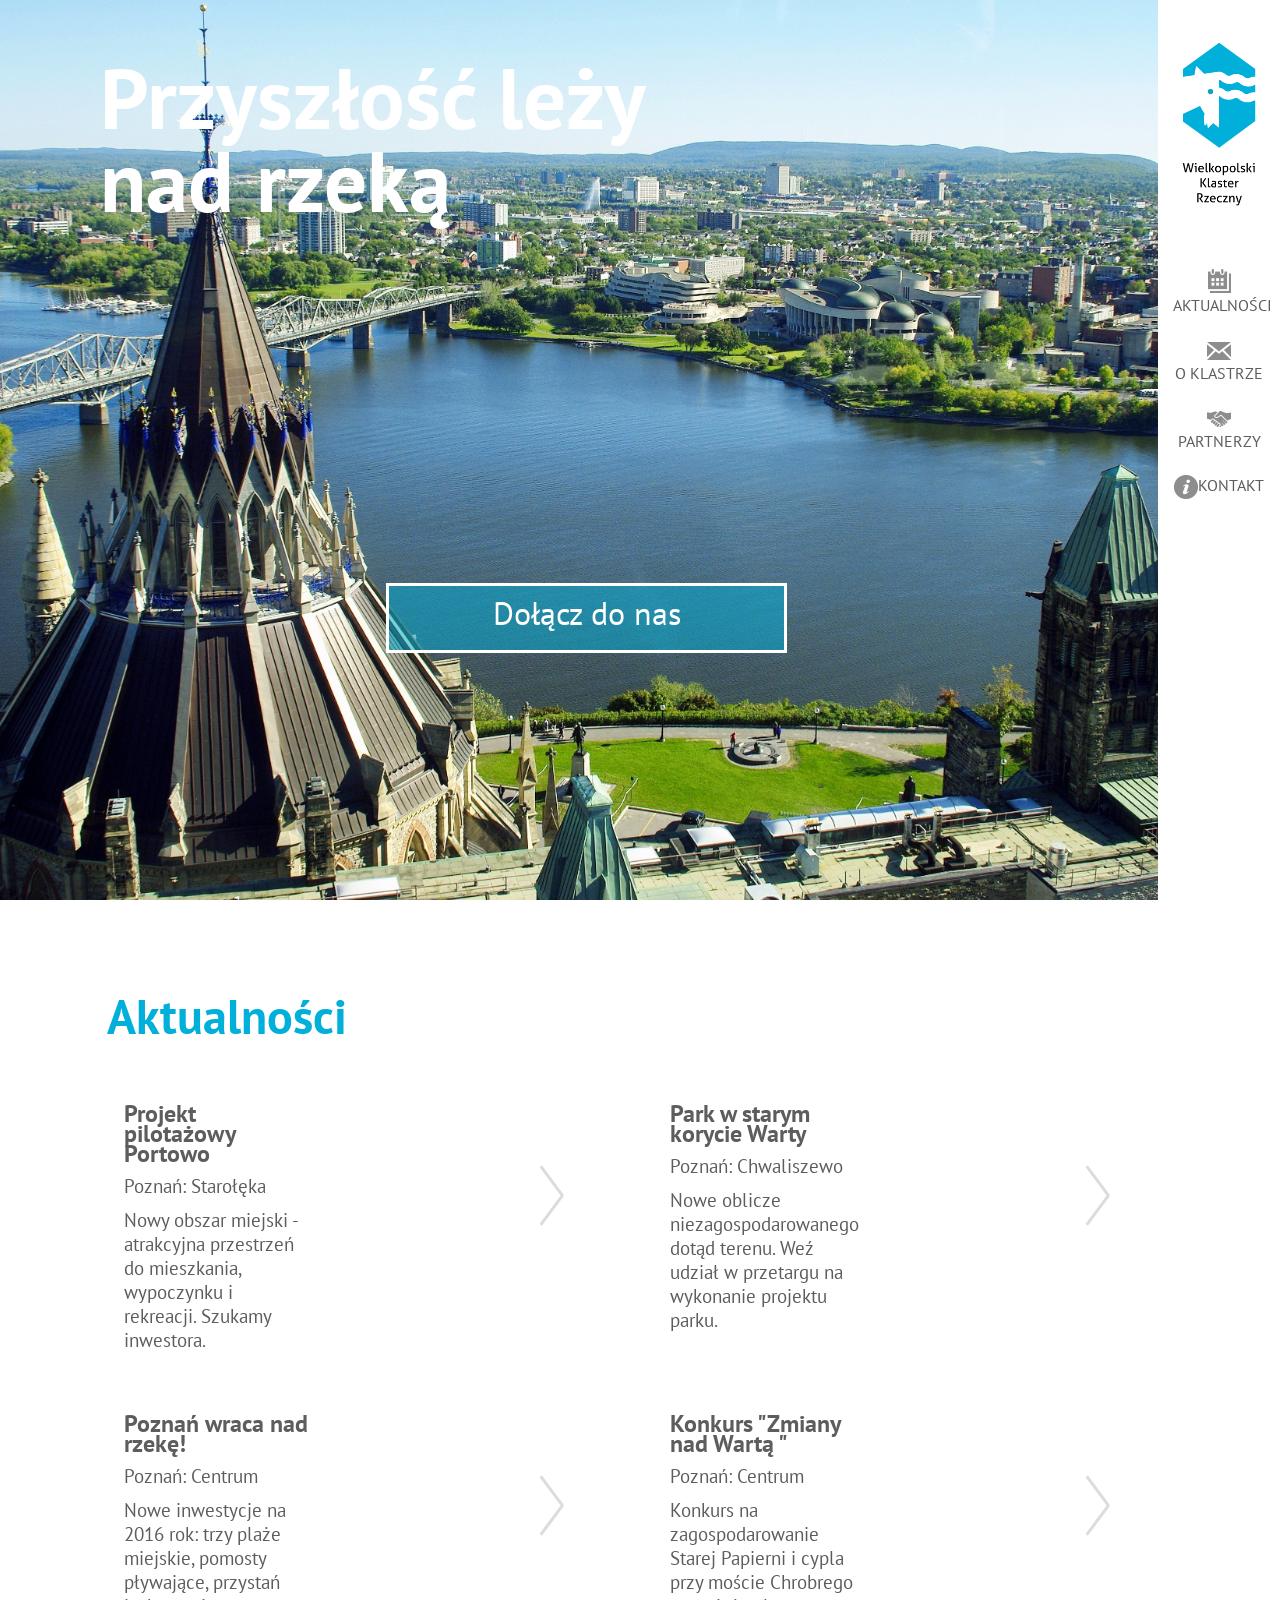
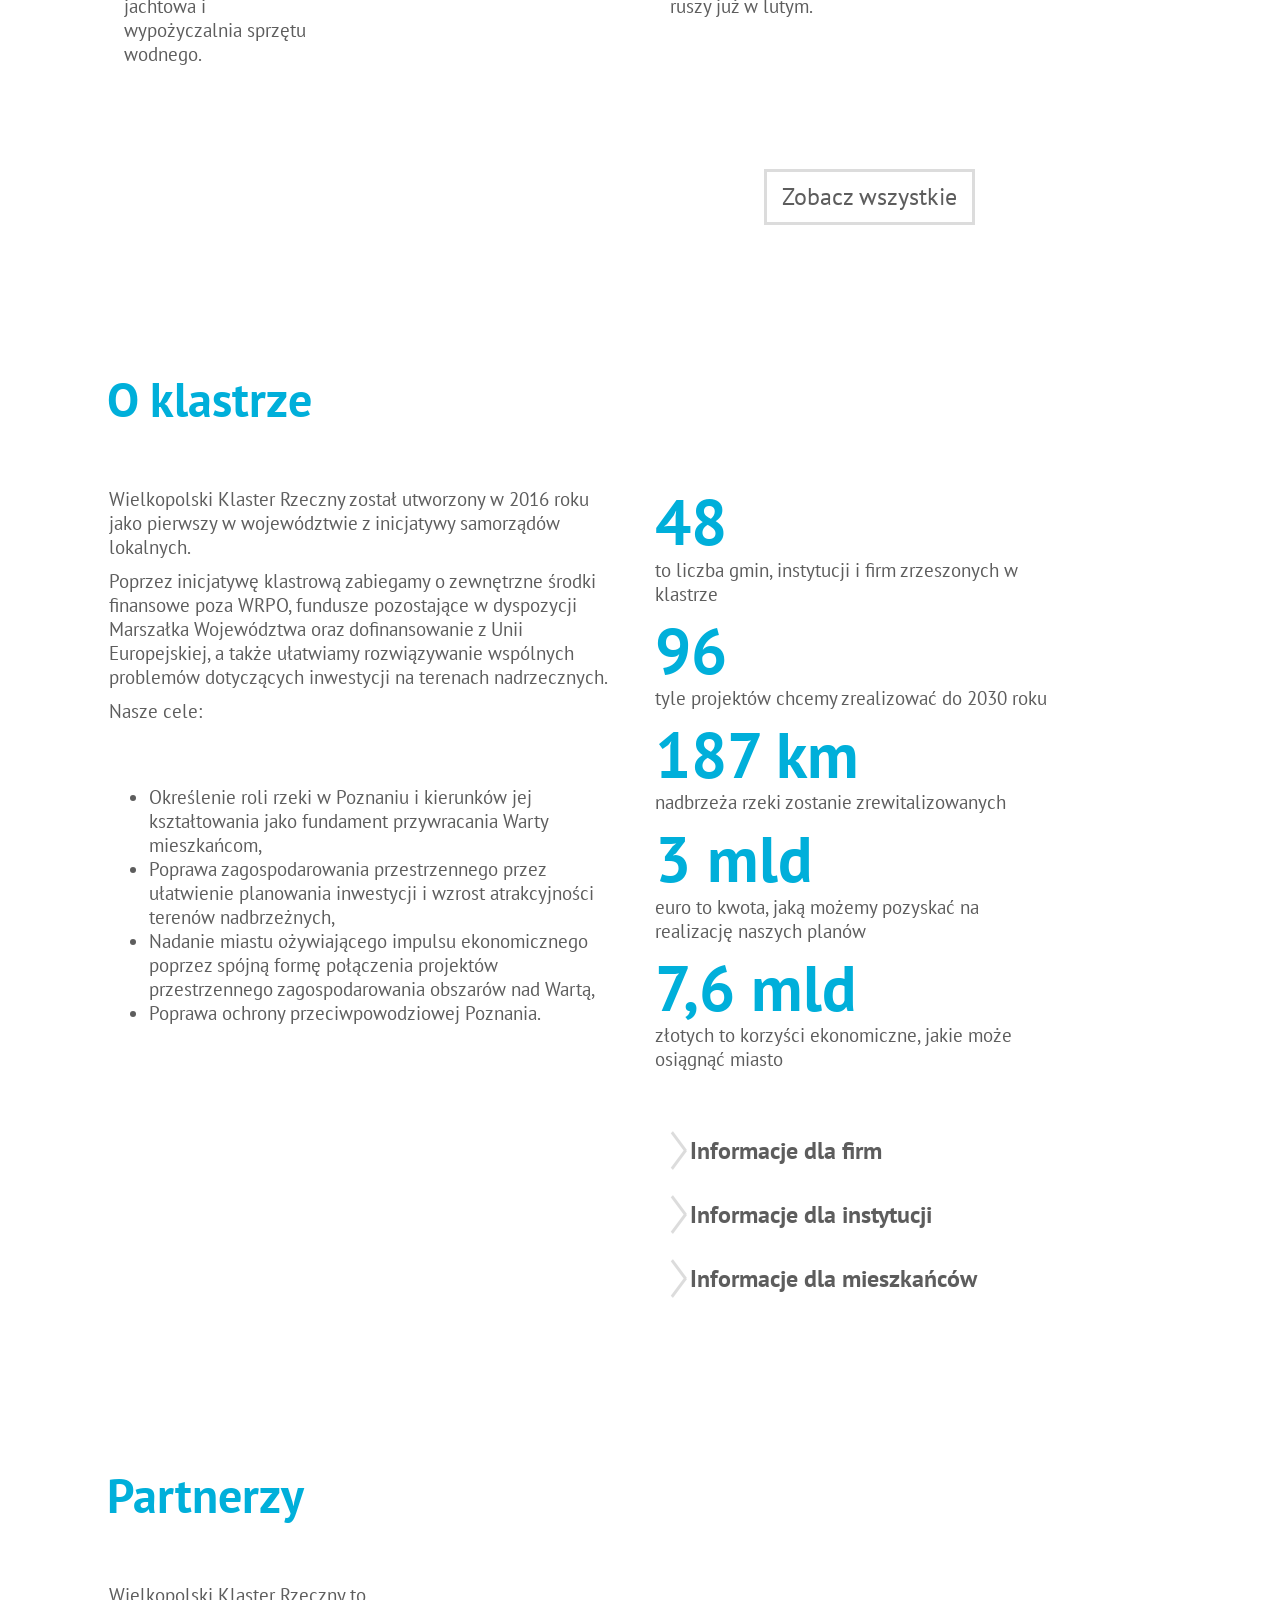
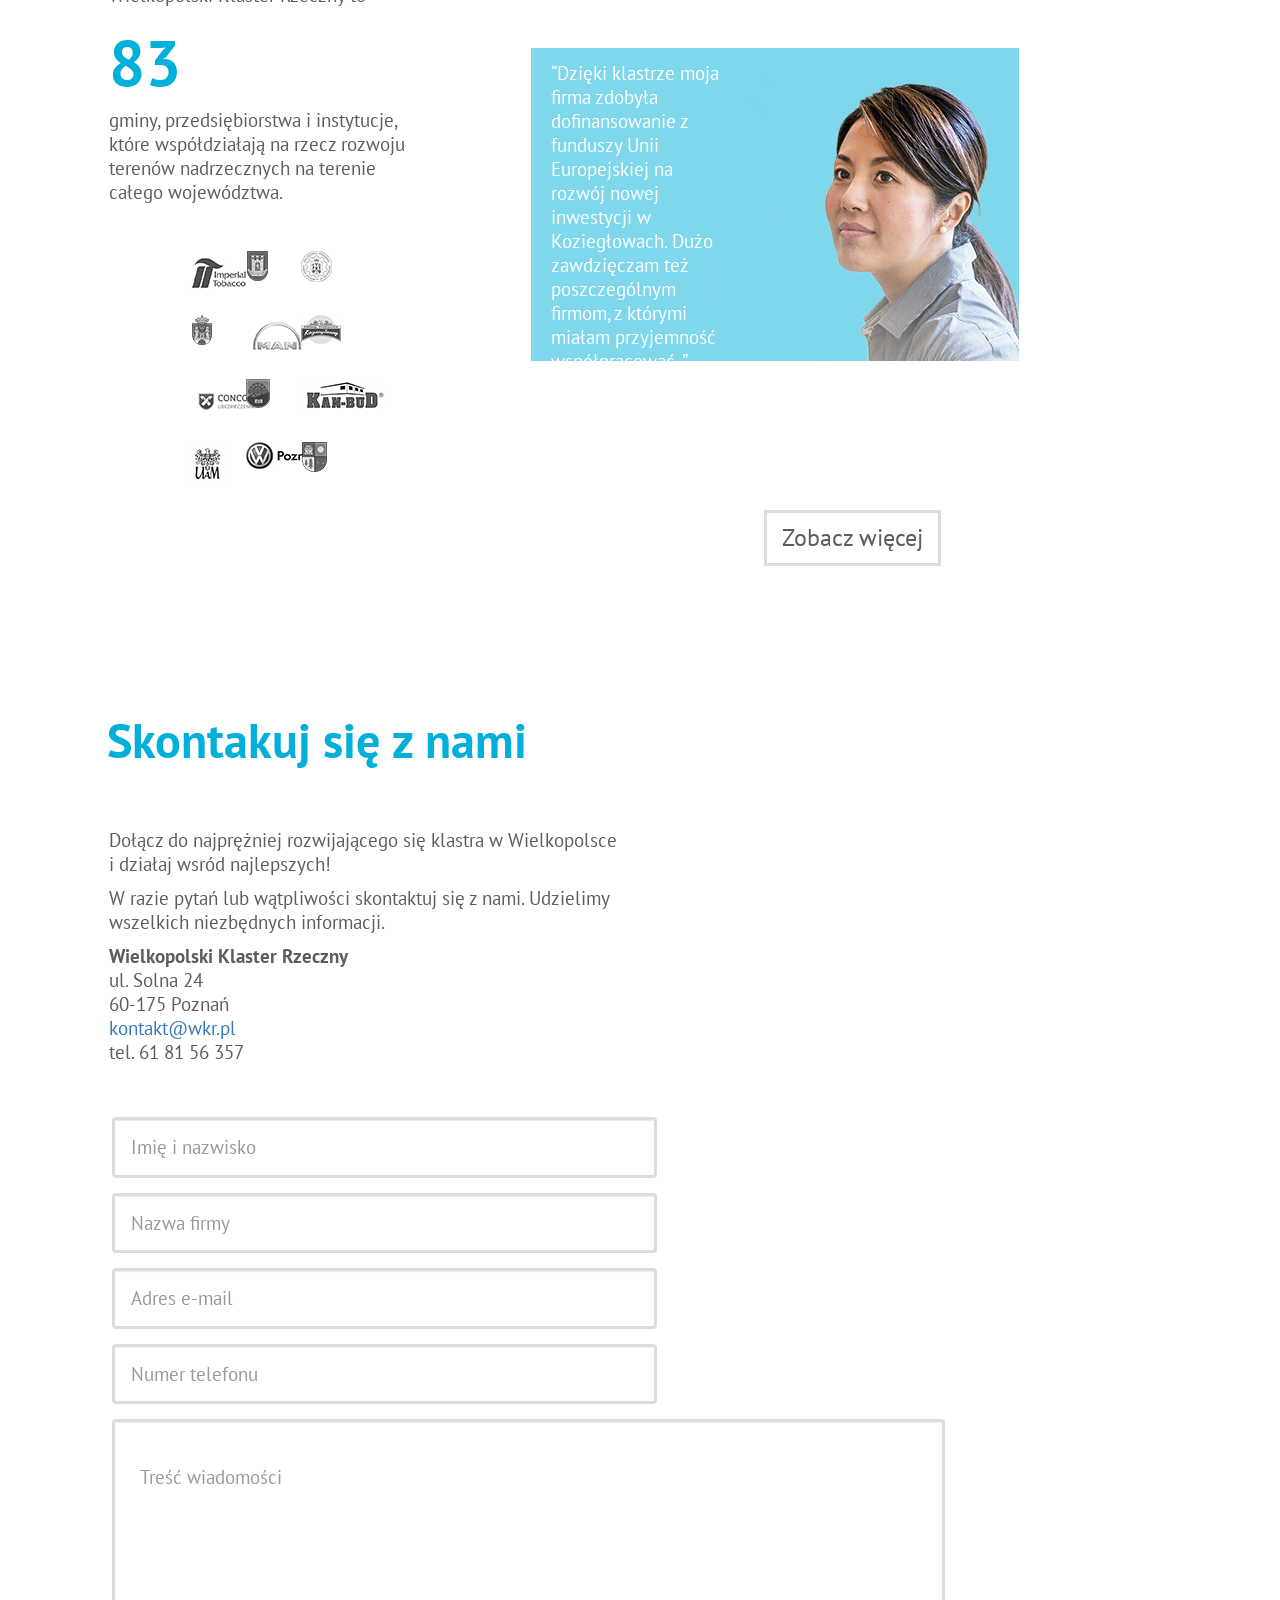
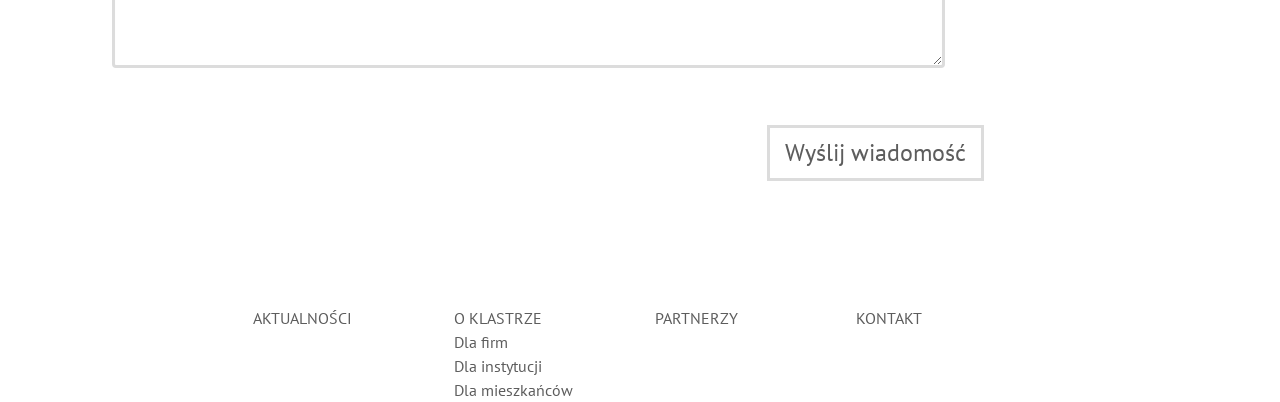
==== commit 9cc5e4cd: "koncowka" ====
--- a/index.html
+++ b/index.html
@@ -109,7 +109,8 @@
                     </div>
                 </div>
                 <div class="row">
-                    <div class="calltoaction col-xs-8 col-sm-4 col-sm-offset-4">
+                    <div class="calltoaction col-xs-offset-2
+                            col-xs-8 col-sm-offset-4 col-sm-4 ">
                         <p>Dołącz do nas</p>
                     </div>
 
@@ -121,22 +122,22 @@
             <h1 class="col-xs-offset-1">Aktualności</h1>
 
             <div class="row">
-                <div class="col-xs-offset-1 col-sm-8 event">
-                    <div class=" col-sm-5 ">
+                <div class="col-xs-offset-1 col-xs-11 col-sm-8 col-lg-5 event">
+                    <div class="col-xs-5 col-sm-5">
                         <h4>Projekt pilotażowy 
 Portowo</h4>
                         <p>
                             Poznań: Starołęka</p>
                         <p> Nowy obszar miejski - atrakcyjna przestrzeń do mieszkania, wypoczynku i rekreacji. Szukamy inwestora.</p>
                     </div>
-                    <div class=" col-sm-5 img1 ">
+                    <div class="col-xs-5  col-sm-5 img1 ">
                     </div>
                     <div class="col-xs-1 strzalka ">
                     </div>
                 </div>
 
-                <div class="col-sm-offset-1 col-sm-8 event ">
-                    <div class="col-sm-5 ">
+                <div class="col-md-offset-1 col-sm-offset-1 col-sm-8 col-lg-5 col-lg-offset-0 event col-xs-offset-1">
+                    <div class="col-sm-5 col-xs-5">
                         <h4>
 Park w starym korycie Warty</h4>
                         <p>
@@ -144,7 +145,7 @@
                         <p> Nowe oblicze niezagospodarowanego dotąd terenu. Weź udział w przetargu na wykonanie projektu parku.</p>
                     </div>
 
-                    <div class="col-sm-5 img2 ">
+                    <div class="col-sm-5 col-xs-5 img2 ">
                     </div>
                     <div class="col-sm-1 strzalka ">
                     </div>
@@ -152,7 +153,7 @@
             </div>
 
             <div class="row ">
-                <div class="col-xs-offset-1 col-sm-8 event ">
+                <div class="col-xs-offset-1 col-sm-8 col-lg-5 event hidden-xs">
                     <div class="col-sm-5 ">
                         <h4>Poznań wraca nad rzekę!</h4>
                         <p>
@@ -161,26 +162,26 @@
                     </div>
                     <div class="col-sm-5 img4 ">
                     </div>
-                    <div class="col-xs-1 strzalka ">
-                    </div>
-                </div>
-                <div class="hidden-sm col-md-5 event ">
-                    <div class="col-md-8 ">
-                        <div class="col-md-5 ">
-                            <h4>Konkurs "Zmiany nad Wartą "</h4>
-                            <p>
-                                Poznań: Centrum</p>
-                            <p>Konkurs na zagospodarowanie Starej Papierni i cypla przy moście Chrobrego ruszy już w lutym.</p>
-                        </div>
-                    </div>
-                    <div class="col-md-2 img3 ">
+                    <div class="col-xs-1 col-sm-1 strzalka ">
+                    </div>
+                </div>
+                <div class="col-md-offset-1 hidden-sm col-md-8 col-lg-5 col-lg-offset-0 event hidden-xs">
+
+                    <div class="col-md-5">
+                        <h4>Konkurs "Zmiany nad Wartą "</h4>
+                        <p>
+                            Poznań: Centrum</p>
+                        <p>Konkurs na zagospodarowanie Starej Papierni i cypla przy moście Chrobrego ruszy już w lutym.</p>
+
+                    </div>
+                    <div class="col-md-5 img3 ">
                     </div>
                     <div class="col-md-1 strzalka ">
                     </div>
                 </div>
             </div>
             <div class="row ">
-                <div class="col-sm-offset-5 col-sm-4 ">
+                <div class="col-xs-offset-7 col-sm-4 ">
                     <button><a href=" ">Zobacz wszystkie</a>
                     </button>
                 </div>
@@ -189,83 +190,89 @@
 
             <h1 class="col-xs-offset-1 ">O klastrze</h1>
             <div class="row ">
-                <div class="col-xs-offset-1 col-sm-5 ">
-                    <p>Wielkopolski Klaster Rzeczny został utworzony w 2016 roku jako pierwszy w województwie z inicjatywy samorządów lokalnych. Poprzez inicjatywę klastrową zabiegamy o zewnętrzne środki finansowe poza WRPO, fundusze pozostające w dyspozycji Marszałka Województwa oraz dofinansowanie z Unii Europejskiej, a także ułatwiamy rozwiązywanie wspólnych problemów dotyczących inwestycji na terenach nadrzecznych. Nasze cele:
-                        <ul>
-                            <li>Określenie roli rzeki w Poznaniu i kierunków jej kształtowania jako fundament przywracania Warty mieszkańcom,</li>
-                            <li>Poprawa zagospodarowania przestrzennego przez ułatwienie planowania inwestycji i wzrost atrakcyjności terenów nadbrzeżnych,</li>
-                            <li>Nadanie miastu ożywiającego impulsu ekonomicznego poprzez spójną formę połączenia projektów przestrzennego zagospodarowania obszarów nad Wartą,</li>
-                            <li>Poprawa ochrony przeciwpowodziowej Poznania.</li>
+                <div class="col-xs-offset-1 col-sm-5 col-xs-10">
+                    <p>Wielkopolski Klaster Rzeczny został utworzony w 2016 roku jako pierwszy w województwie z inicjatywy samorządów lokalnych.</p>
+                    <p> Poprzez inicjatywę klastrową zabiegamy o zewnętrzne środki finansowe poza WRPO, fundusze pozostające w dyspozycji Marszałka Województwa oraz dofinansowanie z Unii Europejskiej, a także ułatwiamy rozwiązywanie wspólnych problemów dotyczących inwestycji na terenach nadrzecznych.
+                        <div class="hidden-xs">
+                            <p>Nasze cele:</p>
+                            <ul>
+                                <li>Określenie roli rzeki w Poznaniu i kierunków jej kształtowania jako fundament przywracania Warty mieszkańcom,</li>
+                                <li>Poprawa zagospodarowania przestrzennego przez ułatwienie planowania inwestycji i wzrost atrakcyjności terenów nadbrzeżnych,</li>
+                                <li>Nadanie miastu ożywiającego impulsu ekonomicznego poprzez spójną formę połączenia projektów przestrzennego zagospodarowania obszarów nad Wartą,</li>
+                                <li>Poprawa ochrony przeciwpowodziowej Poznania.</li>
+                            </ul>
+                        </div>
+                    </p>
+                </div>
+                <div class="col-sm-4">
+                    <div class="hidden-xs">
+                        <h2>48</h2>
+                        <p>to liczba gmin, instytucji i firm zrzeszonych w klastrze</p>
+                        <h2>96</h2>
+                        <p>tyle projektów chcemy zrealizować do 2030 roku</p>
+                        <h2>187 km</h2>
+                        <p>nadbrzeża rzeki zostanie zrewitalizowanych</p>
+                        <h2>3 mld</h2>
+                        <p>euro to kwota, jaką możemy pozyskać na realizację naszych planów</p>
+                        <h2>7,6 mld</h2>
+                        <p>złotych to korzyści ekonomiczne, jakie może osiągnąć miasto</p>
+                    </div>
+
+
+                    <div class=" col-md-offset-1 col-xs-12 col-lg-offset-0">
+                        <ul class="oklastrze">
+                            <li>Informacje dla firm</li>
+
+                            <li>Informacje dla instytucji</li>
+
+                            <li>Informacje dla mieszkańców</li>
                         </ul>
-                    </p>
-                </div>
-                <div class="col-sm-4 ">
-                    <h2>48</h2>
-                    <p>to liczba gmin, instytucji i firm zrzeszonych w klastrze</p>
-                    <h2>96</h2>
-                    <p>tyle projektów chcemy zrealizować do 2030 roku</p>
-                    <h2>187 km</h2>
-                    <p>nadbrzeża rzeki zostanie zrewitalizowanych</p>
-                    <h2>3 mld</h2>
-                    <p>euro to kwota, jaką możemy pozyskać na realizację naszych planów</p>
-                    <h2>7,6 mld</h2>
-                    <p>złotych to korzyści ekonomiczne, jakie może osiągnąć miasto</p>
-
-
-
-                    <ul class="oklastrze ">
-                        <li>Informacje dla firm</li>
-
-                        <li>Informacje dla instytucji</li>
-
-                        <li>Informacje dla mieszkańców</li>
-                    </ul>
+                    </div>
 
                 </div>
             </div>
 
             <h1 class="col-xs-offset-1 ">Partnerzy</h1>
             <div class="row ">
-                <div class="col-sm-offset-1 col-md-3 col-sm-5 col-xs-12 ">
+                <div class="col-xs-offset-1 col-md-3 col-sm-5 col-xs-10 ">
                     <p>Wielkopolski Klaster Rzeczny to</p>
                     <div class="wyroznienie ">83</div>
                     <p>gminy, przedsiębiorstwa i instytucje, które współdziałają na rzecz rozwoju terenów nadrzecznych na terenie całego województwa.</p>
-                    <div class="row ">
-                        <div class="col-xs-4 loga "><img src="images/logo/img%20(10).png " />
-                        </div>
-                        <div class="col-xs-4 loga "><img src="images/logo/img%20(12).png " />
-                        </div>
-                        <div class="col-xs-4 loga "><img src="images/logo/img%20(11).png " />
-                        </div>
-                    </div>
-                    <div class="row ">
-                        <div class="col-xs-4 loga "><img src="images/logo/img%20(2).png " />
-                        </div>
-                        <div class="col-xs-4 loga "><img src="images/logo/img%20(6).png " />
-                        </div>
-                        <div class="col-xs-4 loga "><img src="images/logo/img%20(1).png " />
-                        </div>
-                    </div>
-                    <div class="row ">
-                        <div class="col-xs-4 loga "><img src="images/logo/img%20(5).png " />
-                        </div>
-                        <div class="col-xs-4 loga "><img src="images/logo/img%20(4).png " />
-                        </div>
-                        <div class="col-xs-4 loga "><img src="images/logo/img%20(7).png " />
-                        </div>
-                    </div>
-                    <div class="row ">
-                        <div class="col-xs-4 loga "><img src="images/logo/img%20(8).png " />
-                        </div>
-                        <div class="col-xs-4 loga "><img src="images/logo/img%20(9).png " />
-                        </div>
-                        <div class="col-xs-4 loga "><img src="images/logo/img%20(3).png " />
+                    <div class="col-lg-offset-2 col-lg-8 col-xs-4 col-xs-offset-4 col-sm-offset-0 col-sm-12">
+
+                        <div class="col-sm-4 col-xs-6 loga "><img src="images/logo/img%20(10).png " />
+                        </div>
+                        <div class="col-sm-4 col-xs-6 loga "><img src="images/logo/img%20(12).png " />
+                        </div>
+                        <div class="col-sm-4 col-xs-6 loga "><img src="images/logo/img%20(11).png " />
+                        </div>
+
+                        <div class="col-sm-4 col-xs-6 loga "><img src="images/logo/img%20(2).png " />
+                        </div>
+                        <div class="col-sm-4 col-xs-6 loga "><img src="images/logo/img%20(6).png " />
+                        </div>
+                        <div class="col-sm-4 col-xs-6 loga "><img src="images/logo/img%20(1).png " />
+                        </div>
+
+                        <div class="col-sm-4 col-xs-6 loga "><img src="images/logo/img%20(5).png " />
+                        </div>
+                        <div class="col-sm-4 col-xs-6 loga "><img src="images/logo/img%20(4).png " />
+                        </div>
+                        <div class="col-sm-4 col-xs-6 loga "><img src="images/logo/img%20(7).png " />
+                        </div>
+
+                        <div class="col-sm-4 col-xs-6 loga "><img src="images/logo/img%20(8).png " />
+                        </div>
+                        <div class="col-sm-4 col-xs-6 loga "><img src="images/logo/img%20(9).png " />
+                        </div>
+                        <div class="col-sm-4 col-xs-6 loga "><img src="images/logo/img%20(3).png " />
+
                         </div>
                     </div>
                 </div>
                 <div class="hidden-xs col-sm-offset-1 col-md-5 col-sm-12 person ">
                     <div class="row ">
-                        <div class="col-lg-7 col-md-9 col-sm-6 ">
+                        <div class="col-lg-6 col-md-9 col-sm-6 ">
                             <p>“Dzięki klastrze moja firma zdobyła dofinansowanie z funduszy Unii Europejskiej na rozwój nowej inwestycji w Koziegłowach. Dużo zawdzięczam też poszczególnym firmom, z którymi miałam przyjemność współpracować. ”</p>
                             <p class="text-right ">
                                 Anna Kowalska
@@ -275,7 +282,7 @@
                 </div>
             </div>
             <div class="row ">
-                <div class="col-xs-offset-5 col-sm-4 ">
+                <div class="col-xs-offset-7 col-sm-4 ">
                     <button><a href=" ">Zobacz więcej</a>
                     </button>
                 </div>
@@ -283,7 +290,7 @@
 
             <h1 class="col-xs-offset-1 ">Skontakuj się z nami</h1>
             <div class="row ">
-                <div class="col-xs-offset-1 col-sm-5 ">
+                <div class="col-xs-offset-1 col-sm-5 col-xs-10">
                     <p>Dołącz do najprężniej rozwijającego się klastra w Wielkopolsce i działaj wsród najlepszych!</p>
                     <p> W razie pytań lub wątpliwości skontaktuj się z nami. Udzielimy wszelkich niezbędnych informacji.</p>
                     <p><strong>Wielkopolski Klaster Rzeczny</strong>
@@ -294,7 +301,7 @@
                 </div>
 
                 <div class="row ">
-                    <div class="col-sm-offset-1 col-sm-8 ">
+                    <div class="col-xs-offset-1 col-sm-8 col-xs-10">
                         <form>
 
                             <div class="form-group col-sm-8 ">
@@ -317,7 +324,7 @@
                                 <textarea class="form-control " rows="6 " placeholder="Treść wiadomości "></textarea>
                             </div>
                     </div>
-                    <div class="row col-sm-offset-5 col-sm-4 ">
+                    <div class="row col-xs-offset-7 col-sm-4 ">
                         <button type="submit ">Wyślij wiadomość</button>
                     </div>
                     </form>
@@ -328,20 +335,21 @@
             </div>
         </div>
 
-        <footer class="col-sm-offset-2 col-sm-8 ">
-            <a href="page2.html " class="col-sm-3 ">AKTUALNOŚCI</a>
-            <div class="col-sm-3 ">
+        <footer class="col-xs-offset-2 col-xs-8 ">
+            <a href="page2.html " class="col-sm-3 col-xs-6 ">AKTUALNOŚCI</a>
+            <div class="col-sm-3  col-xs-6">
+
                 <a href="page2.html ">O KLASTRZE</a>
-
+                <br>
                 <a href="/page2.html ">Dla firm</a>
                 <br><a href="/page2.html ">Dla instytucji</a>
                 <br><a href="/page2.html ">Dla mieszkańców</a>
             </div>
 
 
-            <a href="page2.html " class="col-sm-3 ">PARTNERZY</a>
-
-            <a href="page2.html " class="col-sm-3 ">KONTAKT</a>
+            <a href="page2.html " class="col-sm-3  col-xs-6">PARTNERZY</a>
+
+            <a href="page2.html " class="col-sm-3  col-xs-6">KONTAKT</a>
 
             </ul>
 
--- a/style.css
+++ b/style.css
@@ -10,7 +10,7 @@
     padding: 8px;
     padding-left: 15px;
     padding-right: 15px;
-    margin-top: 2%;
+    margin-top: 10%;
 }
 
 div.navbar-header {
@@ -114,6 +114,8 @@
 .loga {
     text-align: center;
     padding-top: 2%;
+    height: 30px;
+    margin-top: 20%;
 }
 
 .person {
@@ -171,11 +173,11 @@
 
 .submenu {
     display: none;
+    margin-top: 0;
 }
 
 li:hover>.submenu {
     display: block;
-   
 }
 
 body {
@@ -193,7 +195,7 @@
     font-weight: 700;
     color: #5d5d5d;
     line-height: 20px;
-   margin-top: 0;
+    margin-top: 0;
 }
 
 header {
@@ -243,6 +245,8 @@
     border: 3px solid #dcdcdc;
     padding: 5%;
     padding-left: 3%;
+    font-size: 14pt;
+    color: #dcdcdc;
 }
 
 footer {
@@ -289,17 +293,12 @@
     line-height: 18pt;
     text-transform: lowercase;
 }
-.navbar-brand {
-   
-}
-
-.sidebar img {
-    
-}
-
-.sidebar img {
-     
-}
+
+.navbar-brand {}
+
+.sidebar img {}
+
+.sidebar img {}
 
 .logo {
     margin-top: 20%;
@@ -313,4 +312,4 @@
 .navbar-nav img {
     padding-top: 3%;
     padding-bottom: 1%;
-}
+}
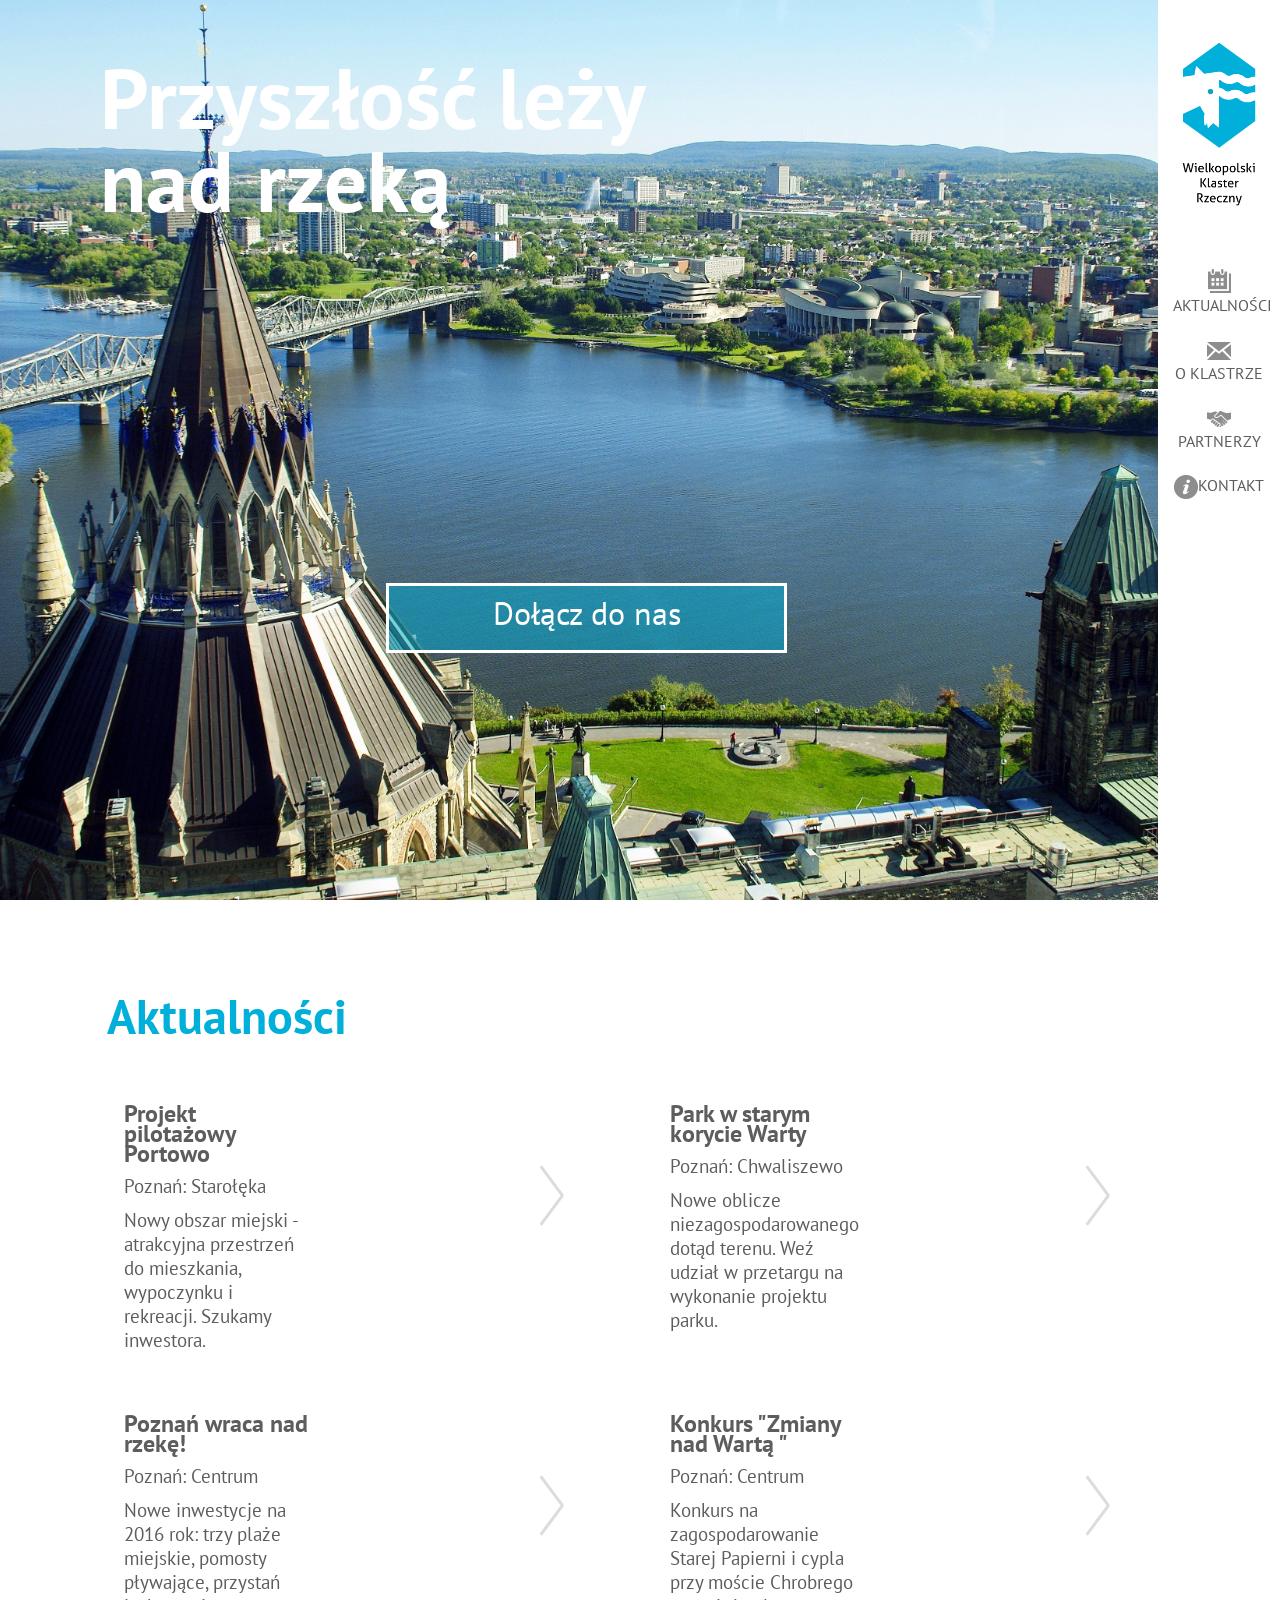
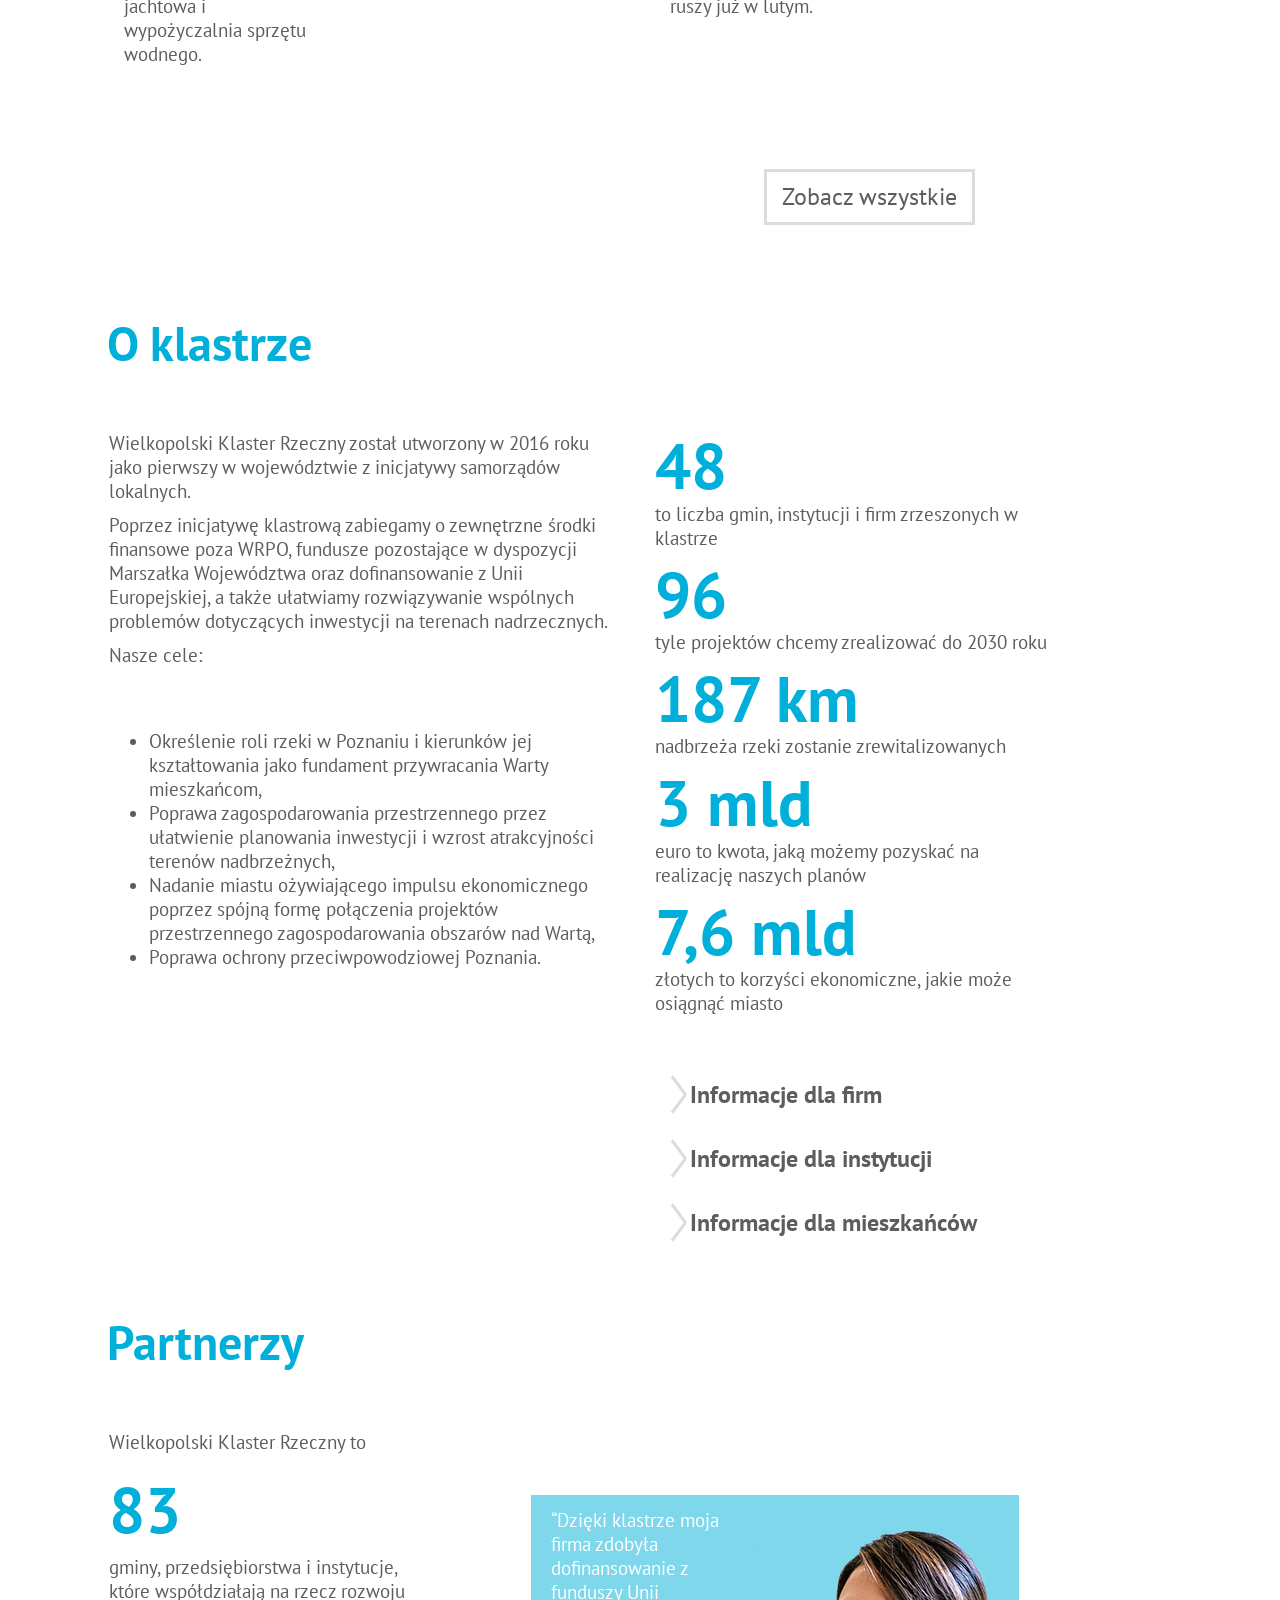
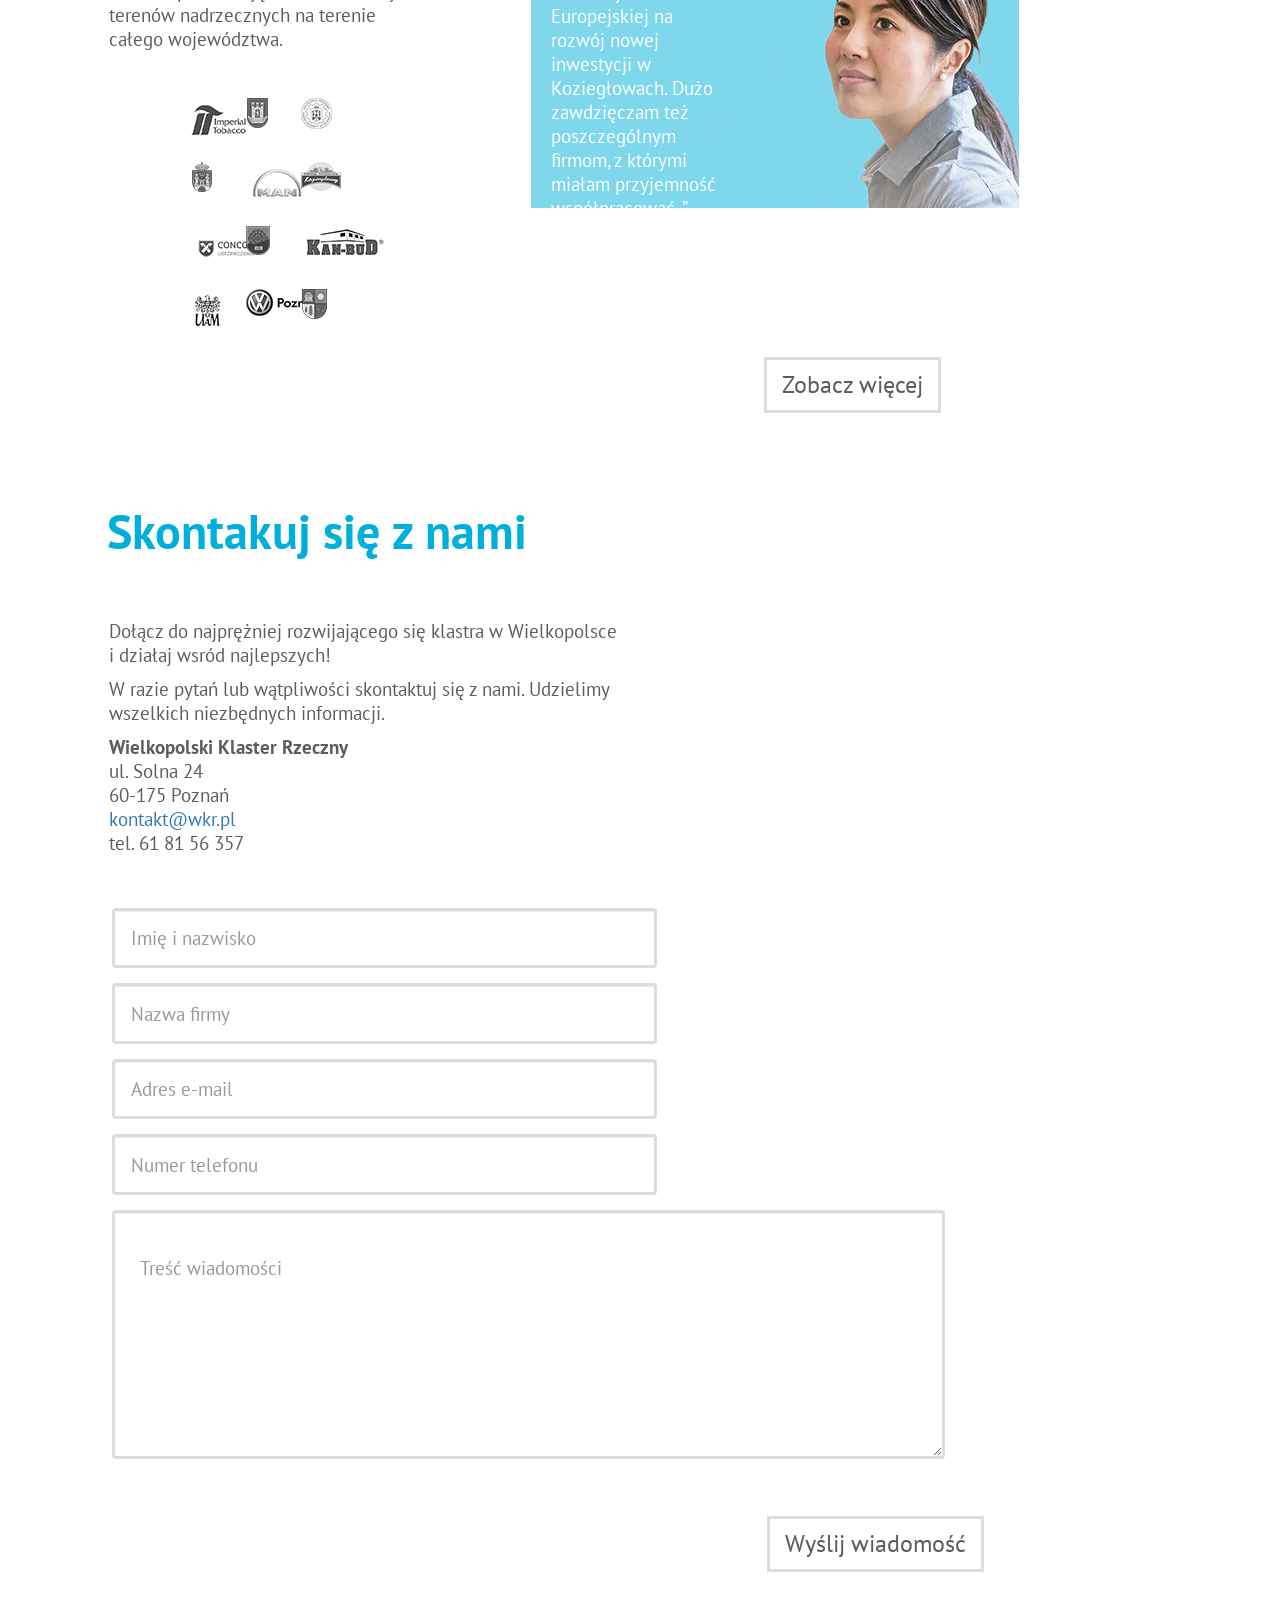
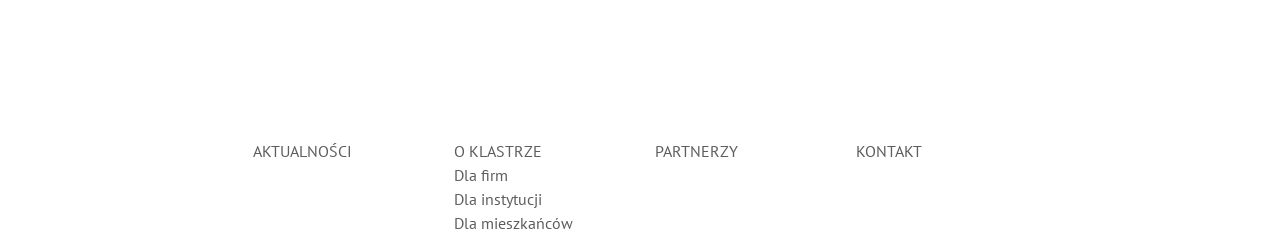
==== commit da0becd8: "anchors" ====
--- a/index.html
+++ b/index.html
@@ -40,11 +40,11 @@
             <div class="collapse navbar-collapse" id="bs-example-navbar-collapse-1">
                 <ul class="nav navbar-nav">
                     <li>
-                        <a href="page2.html"><img src="images/ikony/1%20(1).png" />
+                        <a href="#aktualnosci"><img src="images/ikony/1%20(1).png" />
                             <br>Aktualności</a>
                     </li>
                     <li>
-                        <a href="page2.html"><img src="images/ikony/1%20(2).png" />
+                        <a href="#oklastrze"><img src="images/ikony/1%20(2).png" />
                             <br>O klastrze</a>
                         <div class="submenu">
                             <br><a href="/page2.html">Dla firm</a>
@@ -54,11 +54,11 @@
                         </div>
                     </li>
                     <li>
-                        <a href="page2.html"><img src="images/ikony/1%20(3).png" />
+                        <a href="#partnerzy"><img src="images/ikony/1%20(3).png" />
                             <br>Partnerzy</a>
                     </li>
                     <li>
-                        <a href="page2.html"><img src="images/ikony/1%20(4).png" />
+                        <a href="#kontakt"><img src="images/ikony/1%20(4).png" />
                             <br>Kontakt</a>
                     </li>
                 </ul>
@@ -74,10 +74,10 @@
             </div>
             <ul class="nav">
                 <li>
-                    <a href="page2.html"><img src="images/ikony/1%20(1).png" />Aktualności</a>
+                    <a href="#aktualnosci"><img src="images/ikony/1%20(1).png" />Aktualności</a>
                 </li>
                 <li>
-                    <a href="page2.html"><img src="images/ikony/1%20(2).png" />
+                    <a href="#oklastrze"><img src="images/ikony/1%20(2).png" />
                         <br>O klastrze</a>
                     <div class="submenu">
                         <br><a href="/page2.html">Dla firm</a>
@@ -87,10 +87,10 @@
                     </div>
                 </li>
                 <li>
-                    <a href="page2.html"><img src="images/ikony/1%20(3).png" />Partnerzy</a>
+                    <a href="#partnerzy"><img src="images/ikony/1%20(3).png" />Partnerzy</a>
                 </li>
                 <li>
-                    <a href="page2.html"><img src="images/ikony/1%20(4).png" />Kontakt</a>
+                    <a href="#kontakt"><img src="images/ikony/1%20(4).png" />Kontakt</a>
                 </li>
 
             </ul>
@@ -119,11 +119,13 @@
             </div>
 
 
-            <h1 class="col-xs-offset-1">Aktualności</h1>
+            <h1 class="col-xs-offset-1"><div>Aktualności</div></h1>
+
+
 
             <div class="row">
                 <div class="col-xs-offset-1 col-xs-11 col-sm-8 col-lg-5 event">
-                    <div class="col-xs-5 col-sm-5">
+                    <div class="col-xs-5 col-sm-5" id="aktualnosci">
                         <h4>Projekt pilotażowy 
 Portowo</h4>
                         <p>
@@ -182,13 +184,13 @@
             </div>
             <div class="row ">
                 <div class="col-xs-offset-7 col-sm-4 ">
-                    <button><a href=" ">Zobacz wszystkie</a>
+                    <button><a href="">Zobacz wszystkie</a>
                     </button>
                 </div>
             </div>
 
 
-            <h1 class="col-xs-offset-1 ">O klastrze</h1>
+            <h1 class="col-xs-offset-1 " id="oklastrze">O klastrze</h1>
             <div class="row ">
                 <div class="col-xs-offset-1 col-sm-5 col-xs-10">
                     <p>Wielkopolski Klaster Rzeczny został utworzony w 2016 roku jako pierwszy w województwie z inicjatywy samorządów lokalnych.</p>
@@ -232,7 +234,7 @@
                 </div>
             </div>
 
-            <h1 class="col-xs-offset-1 ">Partnerzy</h1>
+            <h1 class="col-xs-offset-1 " id="partnerzy">Partnerzy</h1>
             <div class="row ">
                 <div class="col-xs-offset-1 col-md-3 col-sm-5 col-xs-10 ">
                     <p>Wielkopolski Klaster Rzeczny to</p>
@@ -288,7 +290,7 @@
                 </div>
             </div>
 
-            <h1 class="col-xs-offset-1 ">Skontakuj się z nami</h1>
+            <h1 class="col-xs-offset-1 " id="kontakt">Skontakuj się z nami</h1>
             <div class="row ">
                 <div class="col-xs-offset-1 col-sm-5 col-xs-10">
                     <p>Dołącz do najprężniej rozwijającego się klastra w Wielkopolsce i działaj wsród najlepszych!</p>
--- a/style.css
+++ b/style.css
@@ -11,6 +11,7 @@
     padding-left: 15px;
     padding-right: 15px;
     margin-top: 10%;
+    margin-bottom: 10%;
 }
 
 div.navbar-header {
@@ -211,7 +212,7 @@
     color: #00afda;
     font-weight: 700;
     padding-bottom: 4%;
-    padding-top: 10%;
+    margin-top: 4%;
 }
 
 button a {
@@ -312,4 +313,10 @@
 .navbar-nav img {
     padding-top: 3%;
     padding-bottom: 1%;
-}+}
+
+.akt {
+    height: 30px;
+}
+
+#aktualnosci {}
